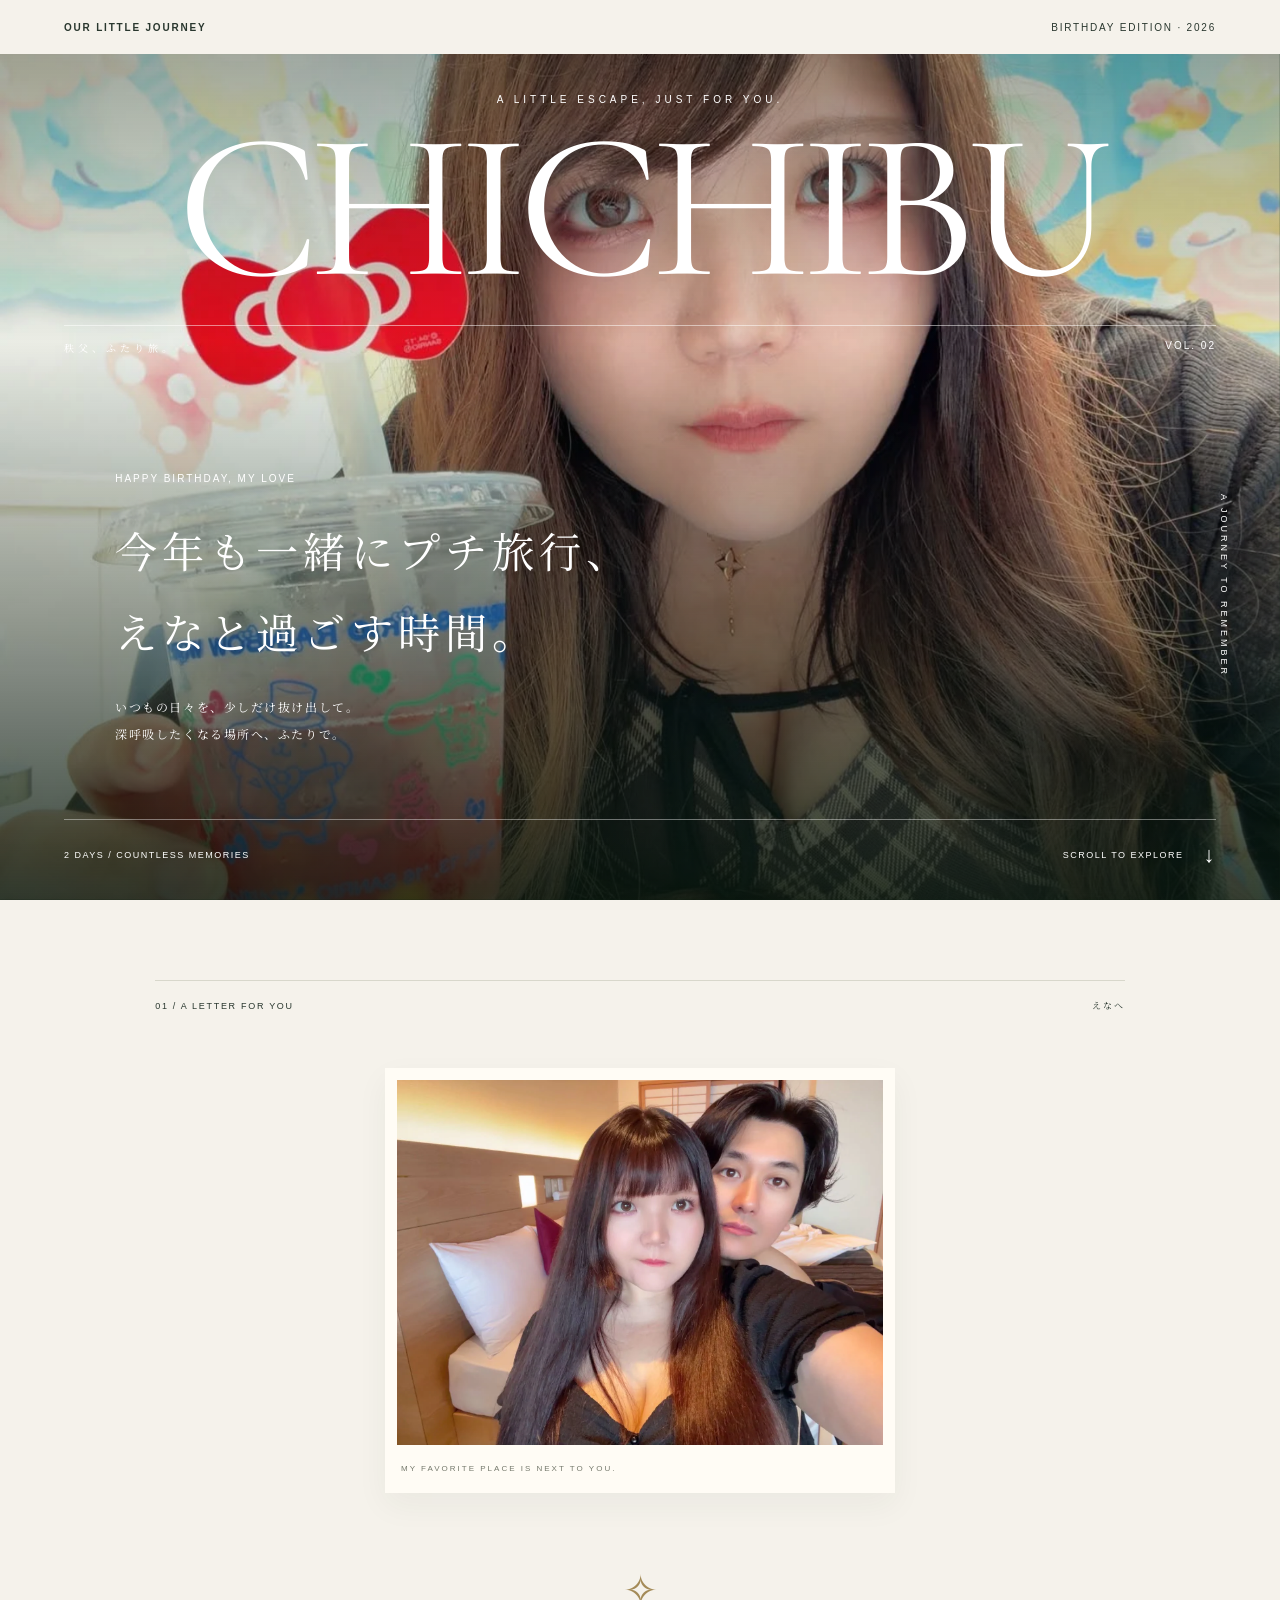
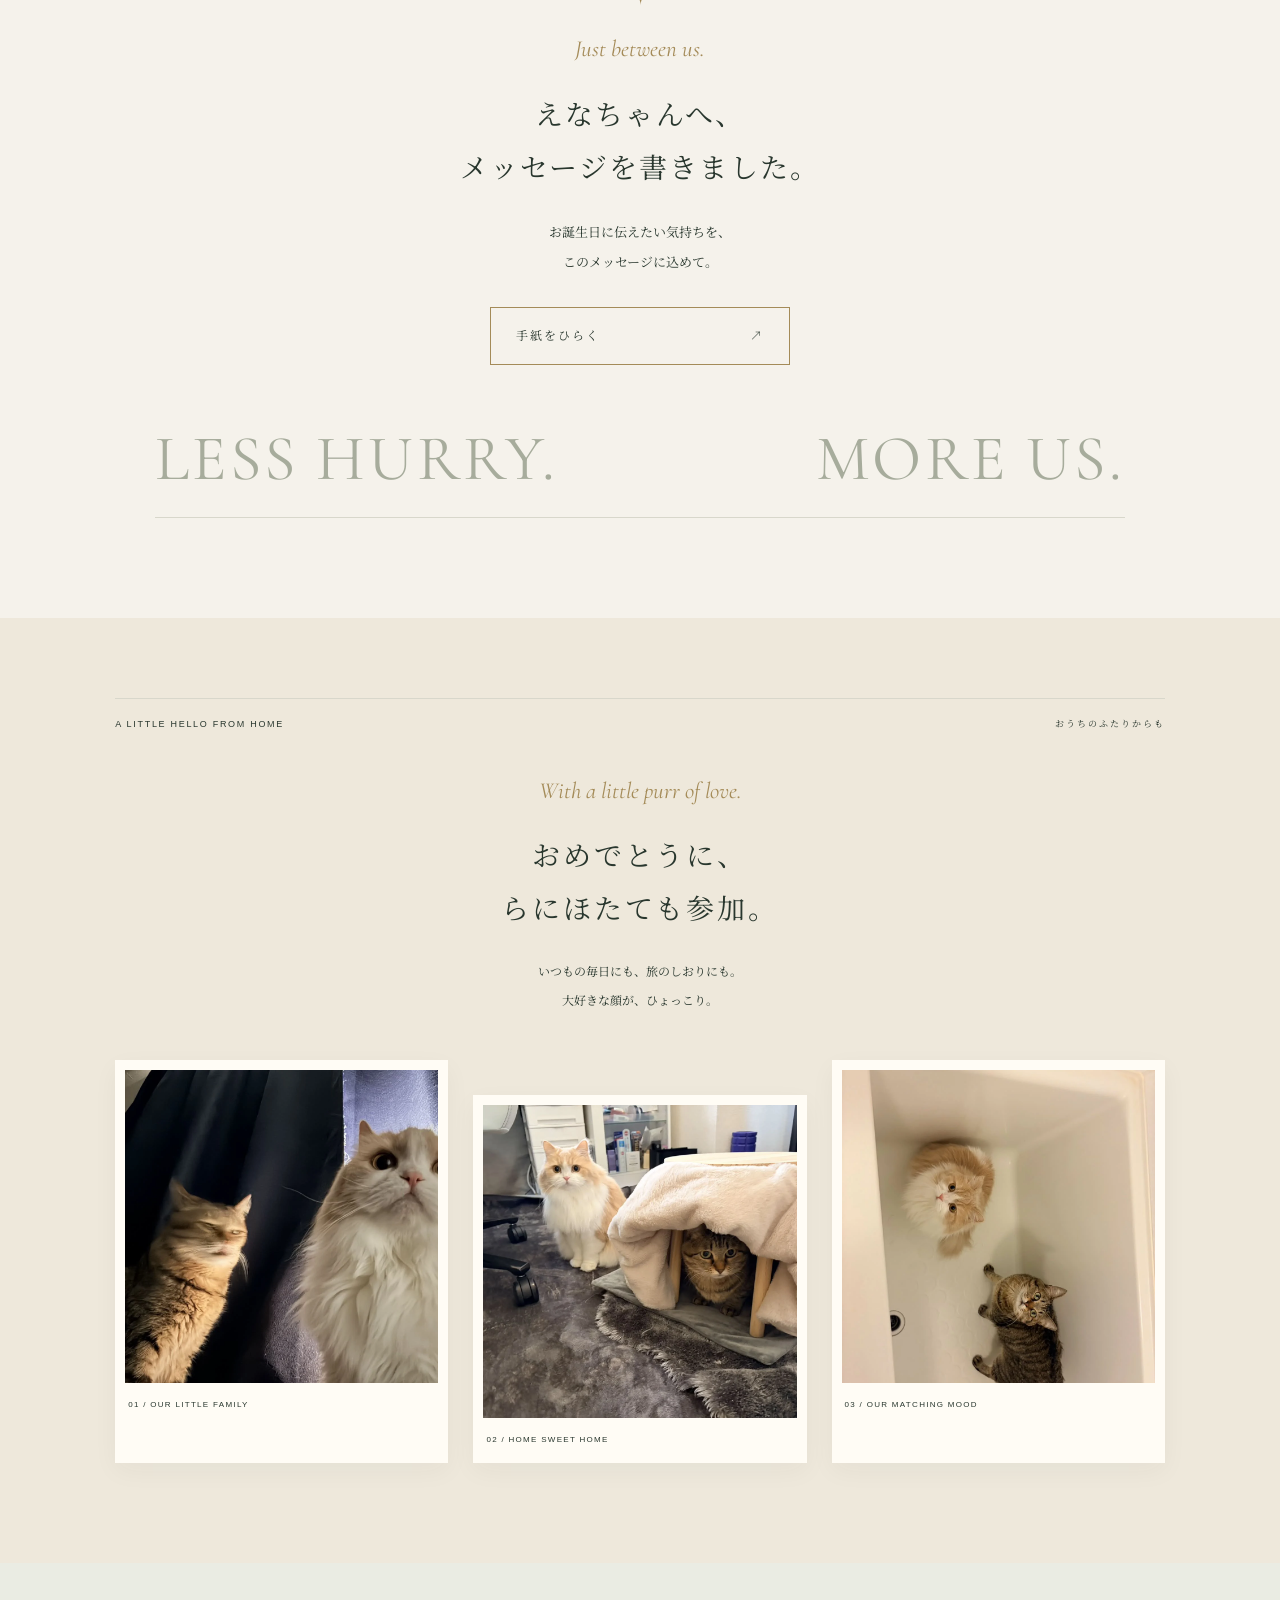
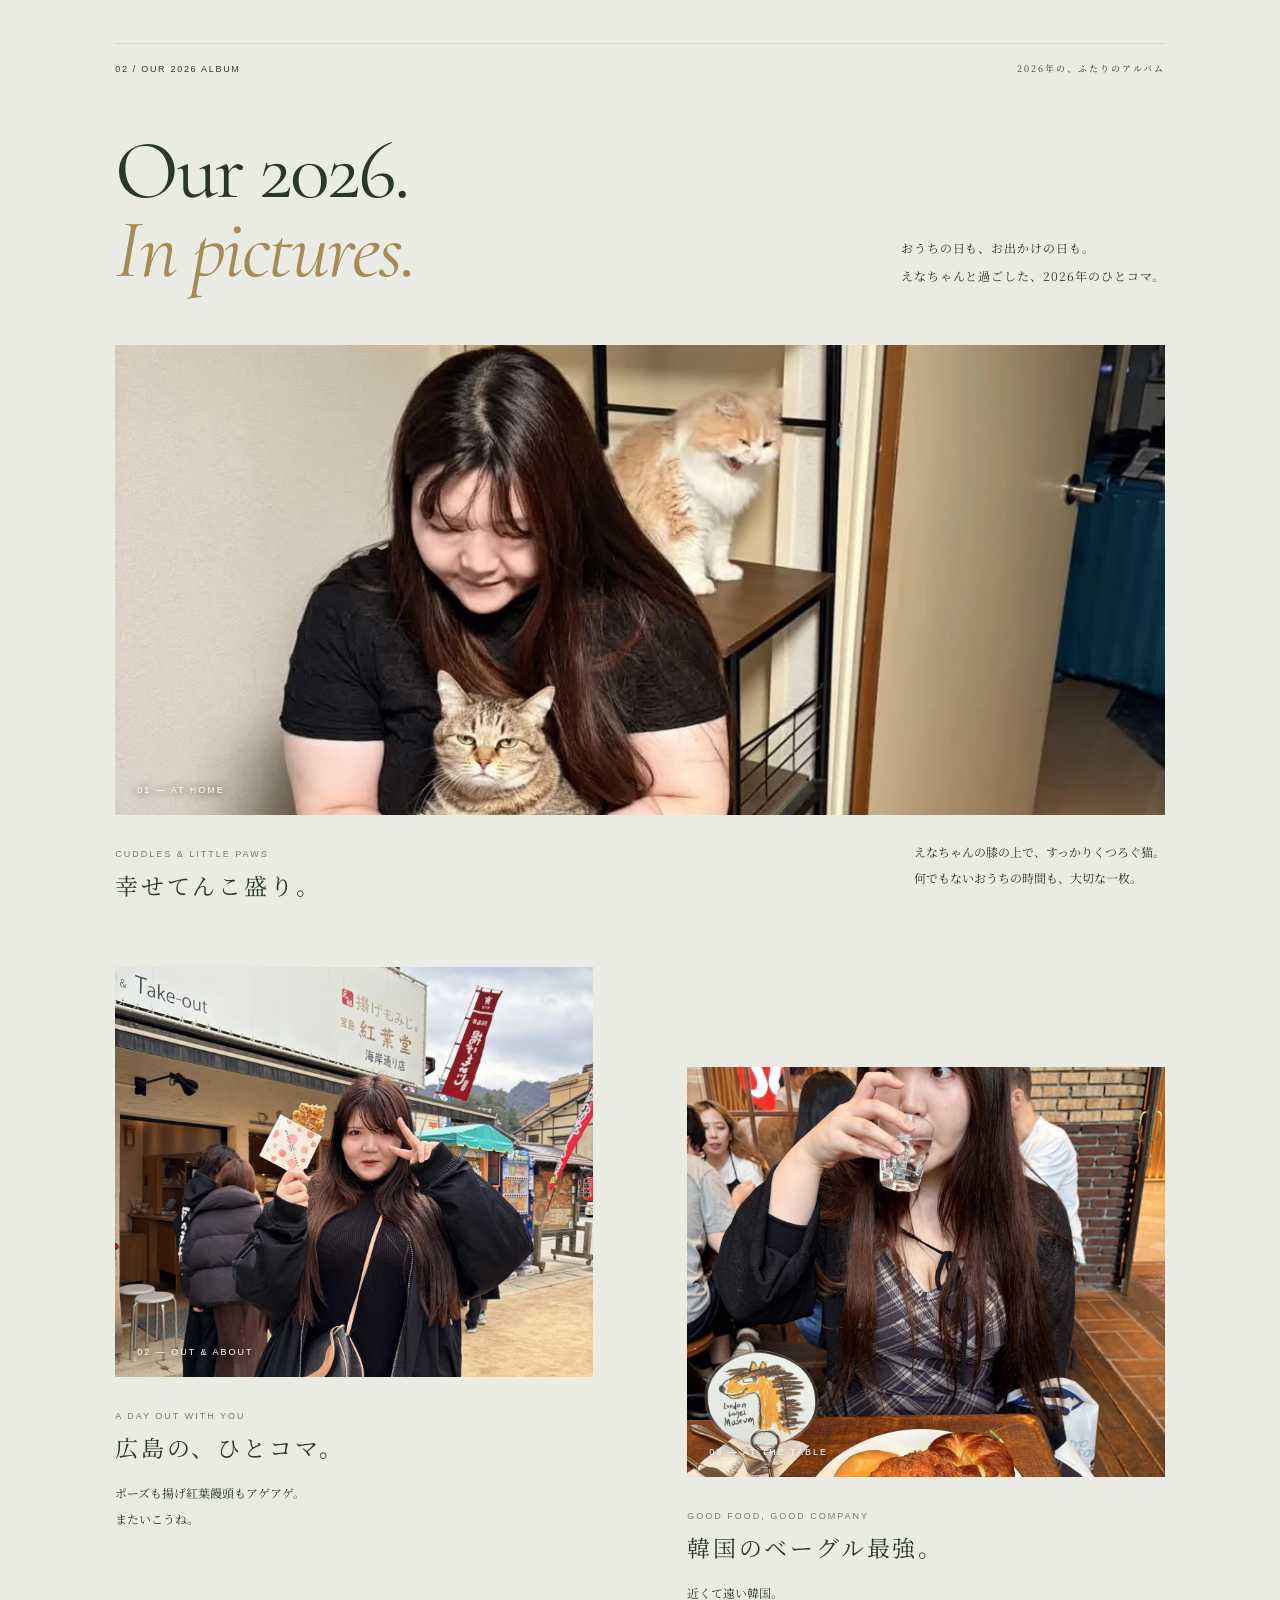
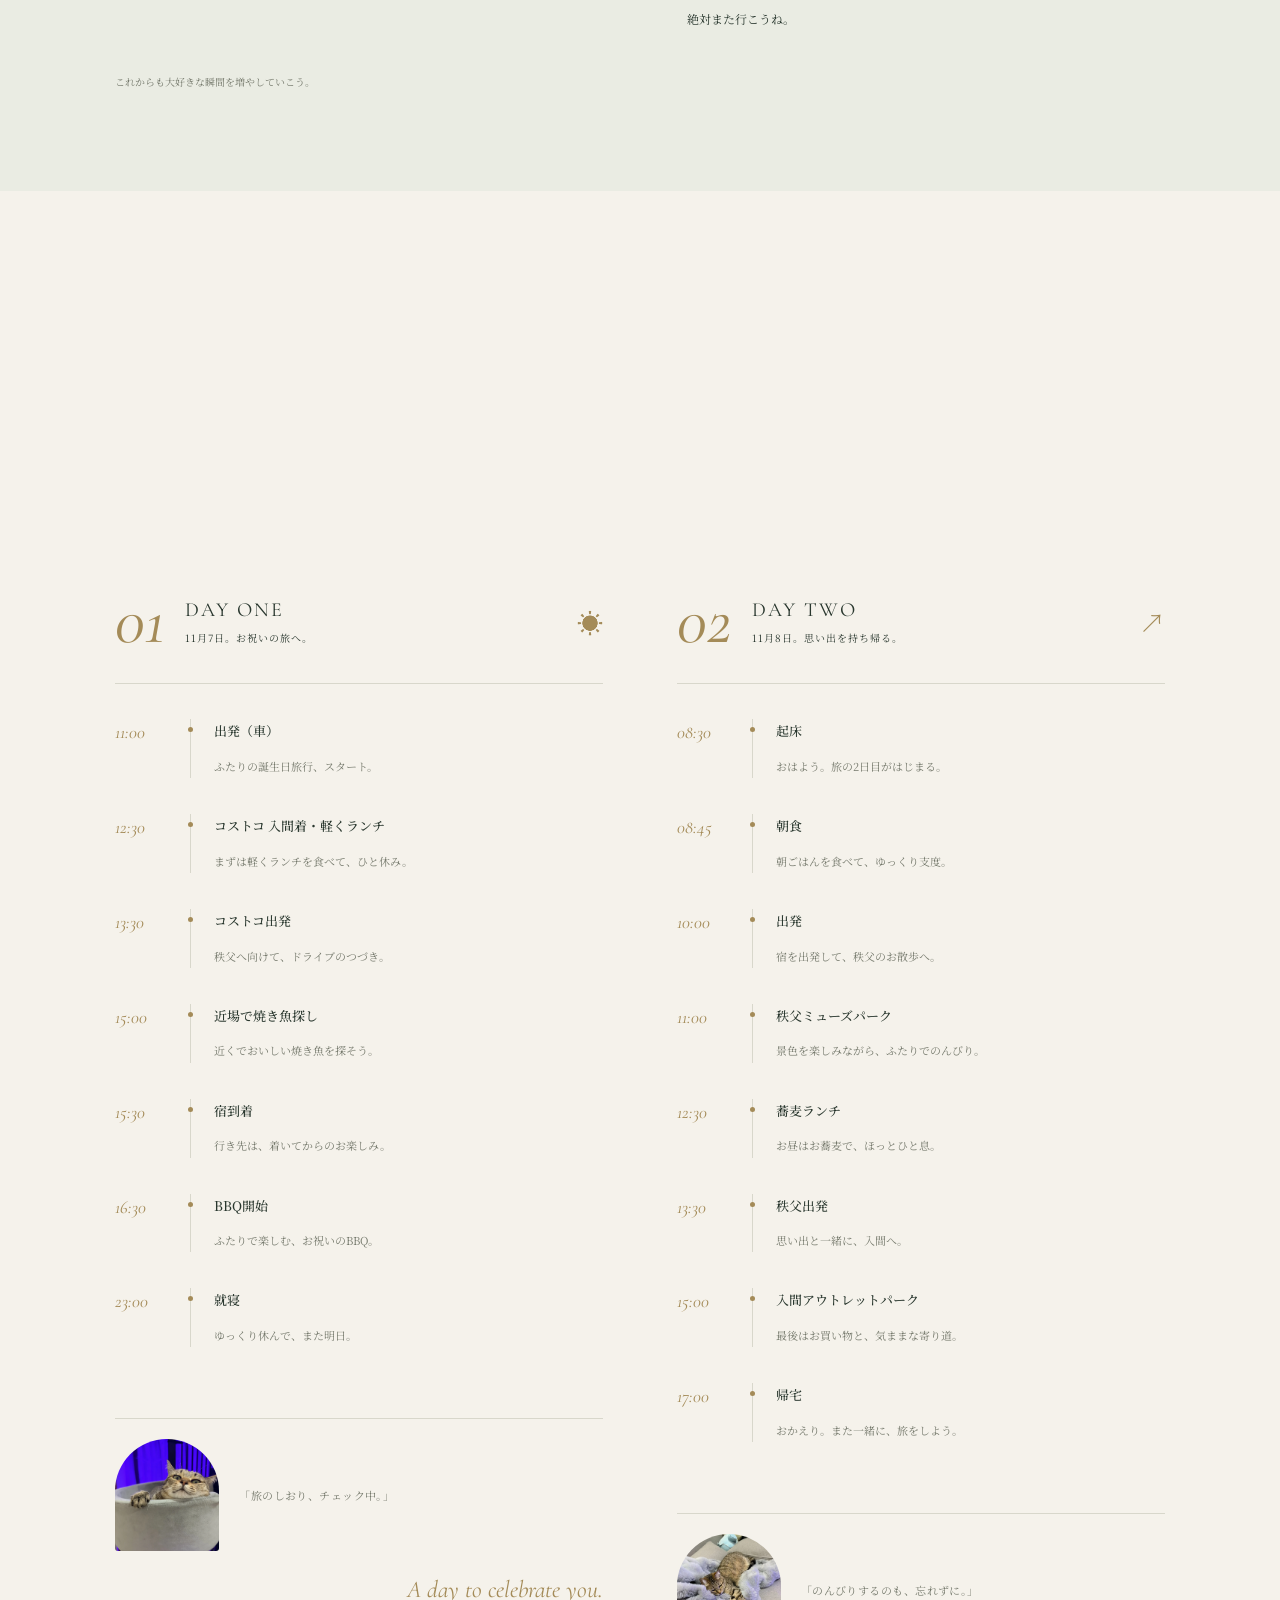
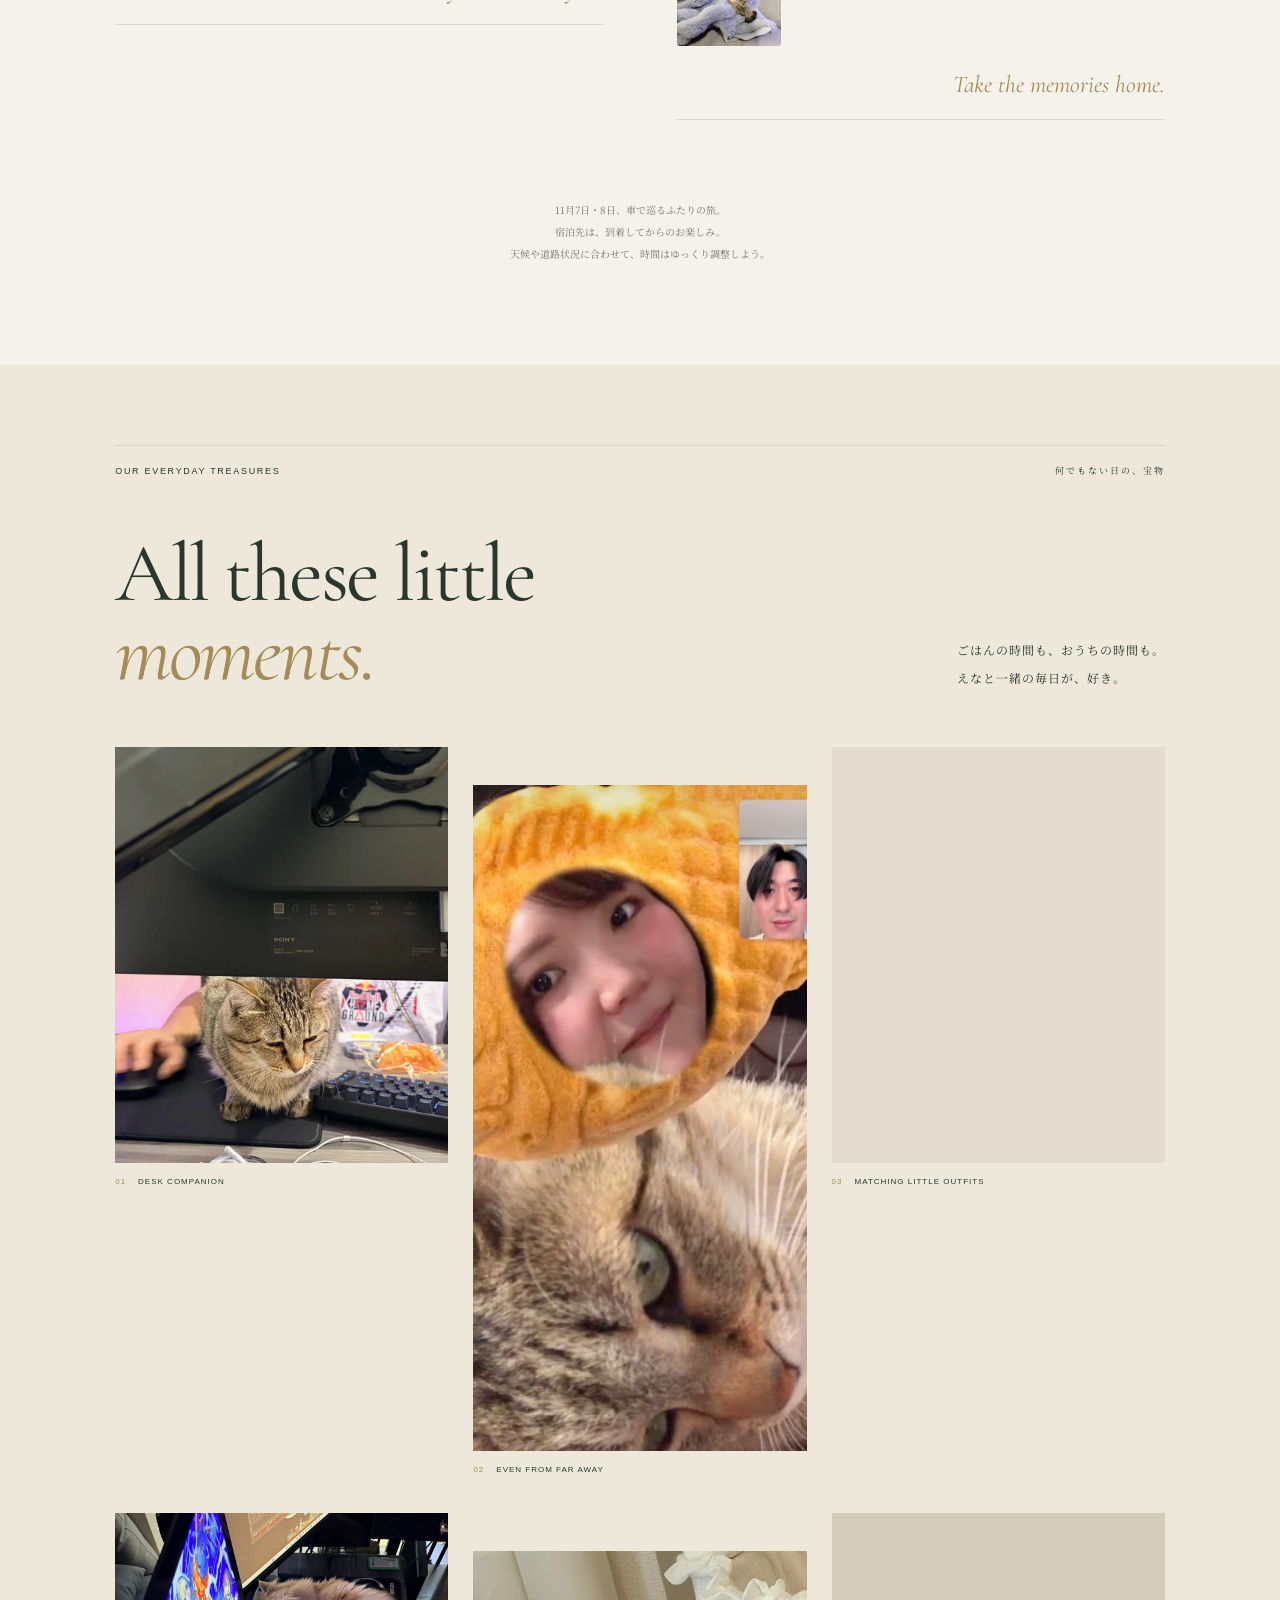
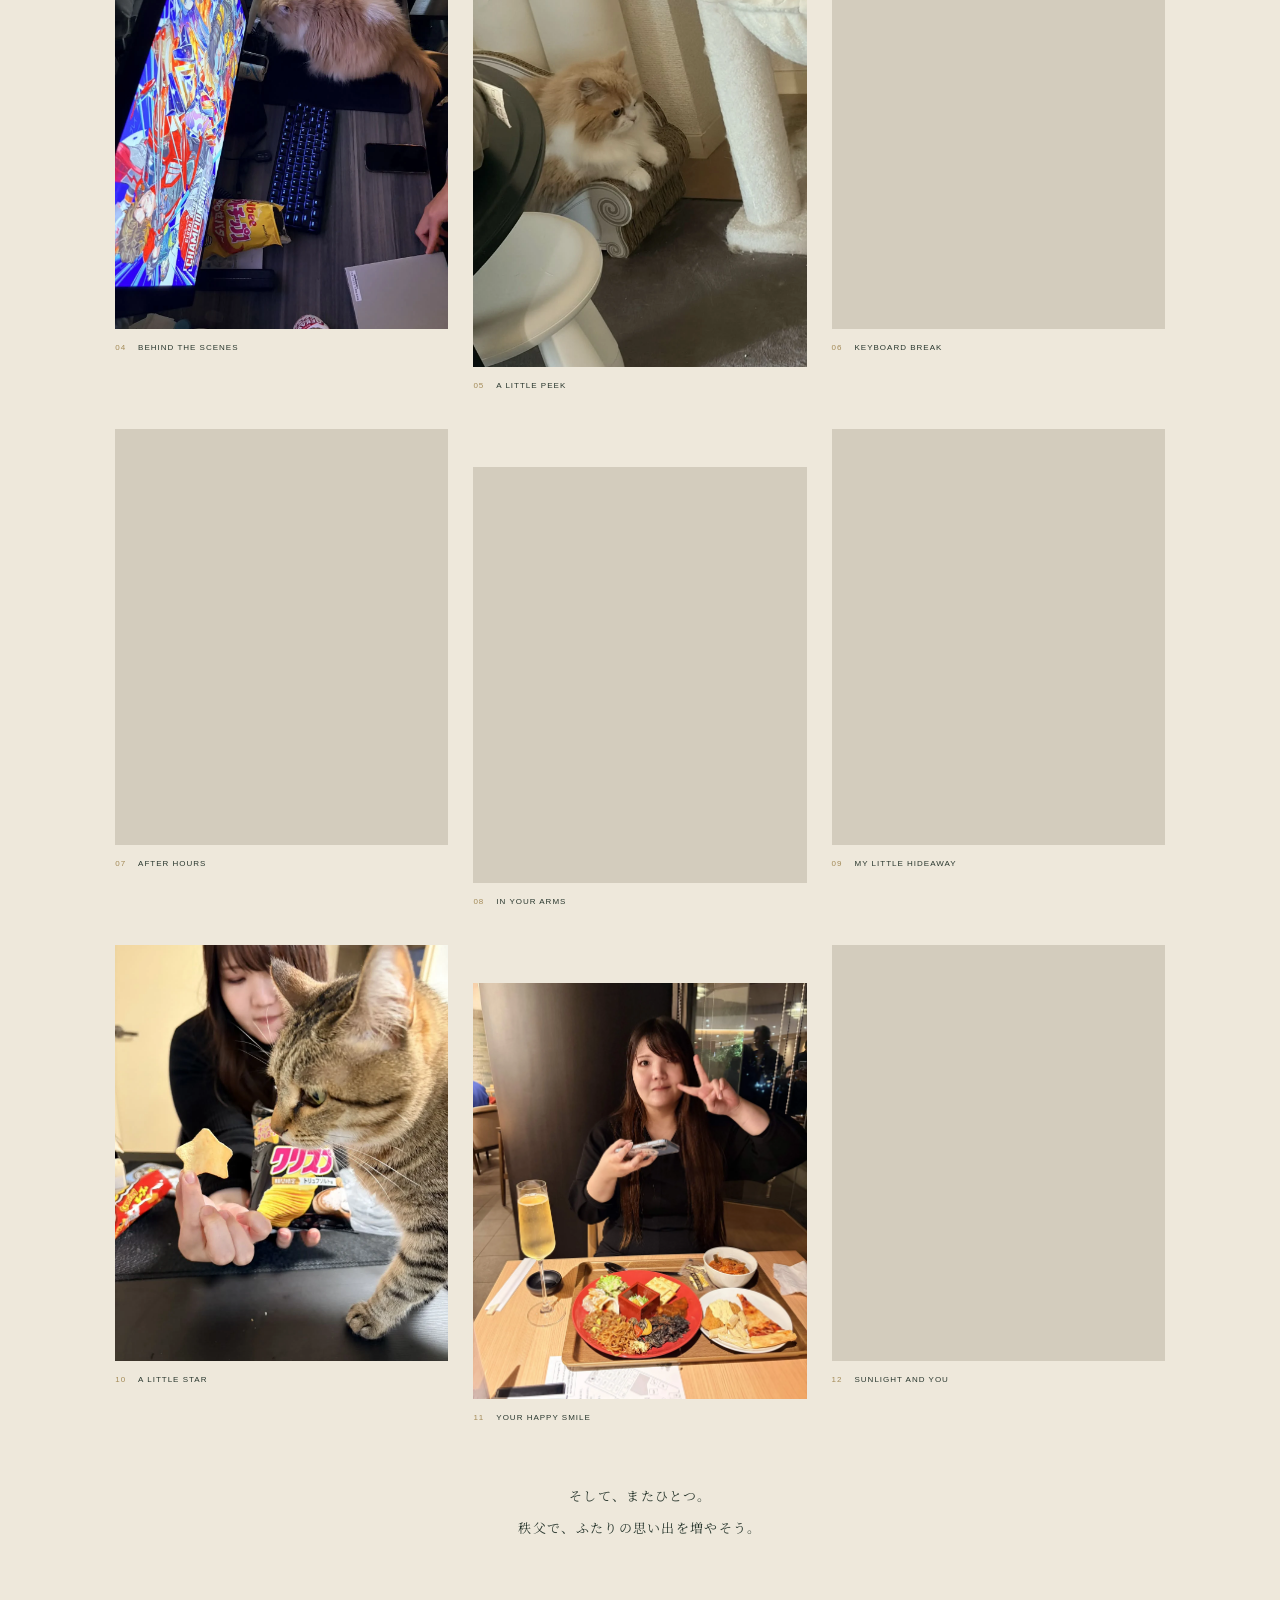
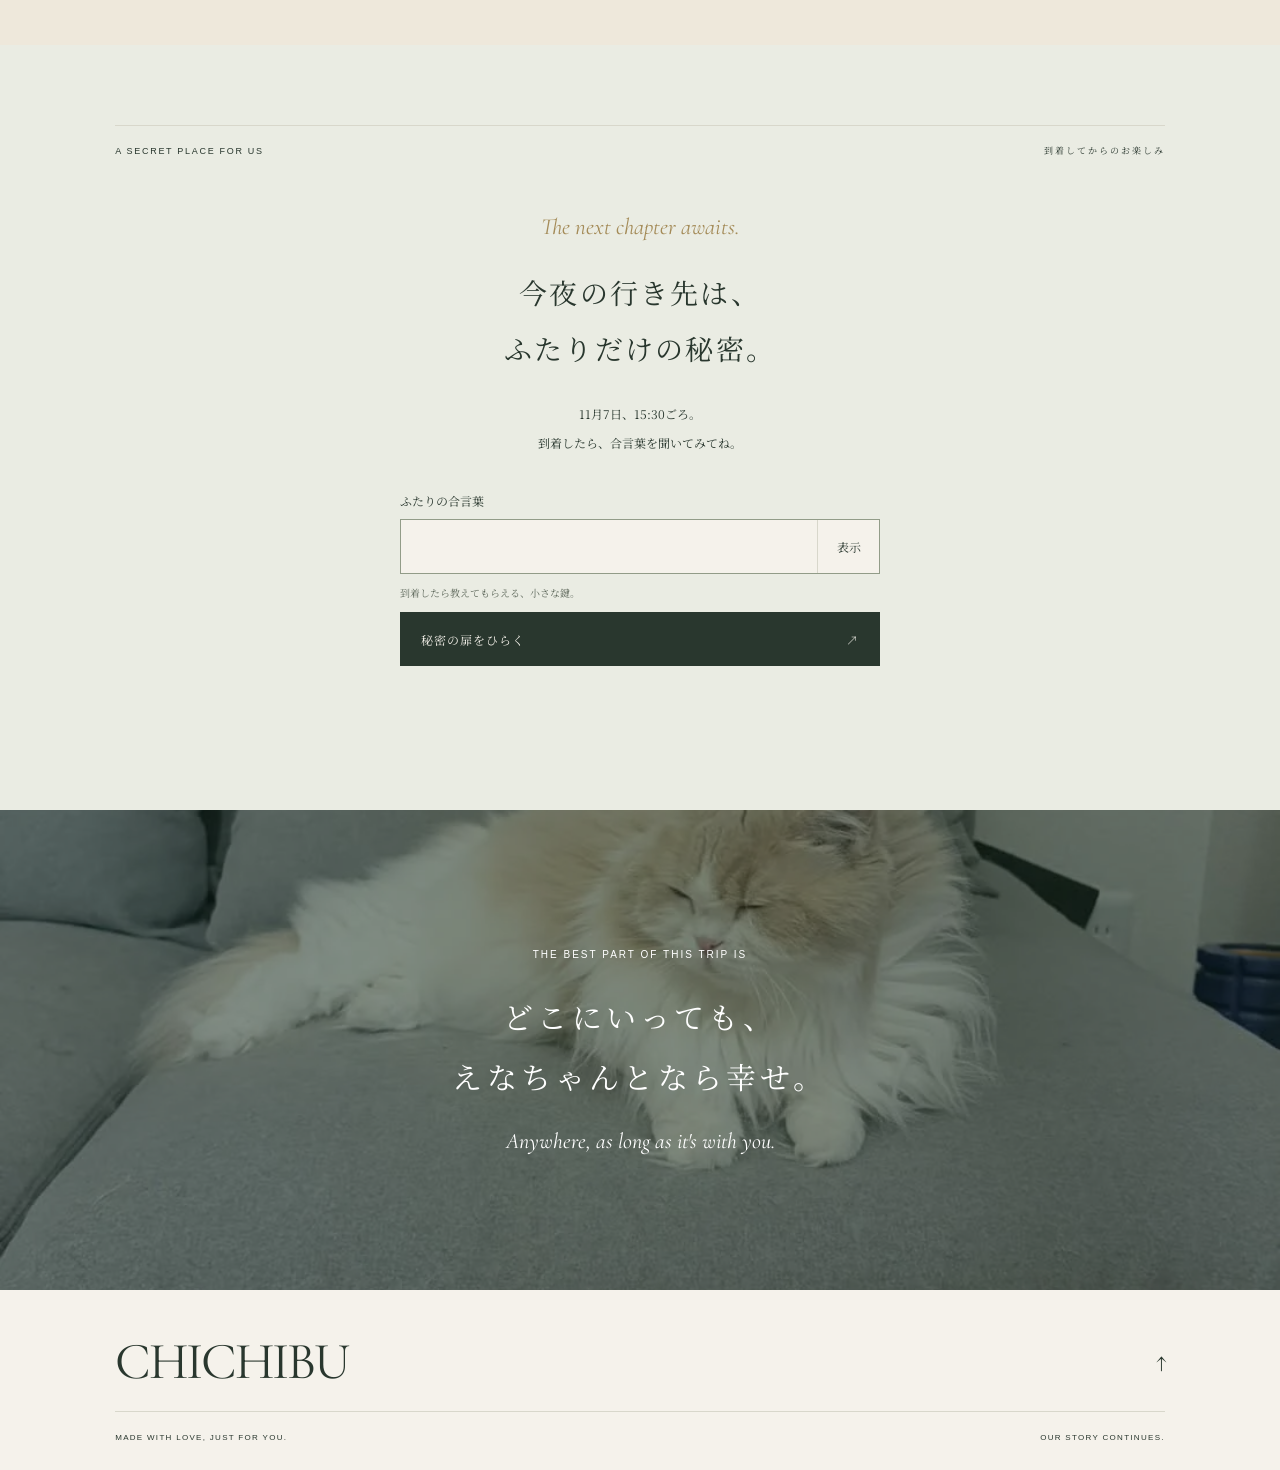
==== index.html @ 4c9f4e8b "Update interlude section text in index.html" ====
<!DOCTYPE html>
<html lang="ja">
<head>
  <meta charset="UTF-8">
  <meta name="viewport" content="width=device-width, initial-scale=1">
  <meta name="theme-color" content="#222e28">
  <meta name="description" content="えなの誕生日に贈る、秩父への小さな旅。ふたりで過ごす、特別な2日間。">
  <title>CHICHIBU — えなと、特別な2日間。</title>
  <link rel="stylesheet" href="style.css?v=09e977bea4">
  <script src="script.js?v=2af5713270" defer></script>
</head>
<body>
  <div class="reading-progress" aria-hidden="true"></div>
  <header class="masthead"><a href="#home" aria-label="ページの先頭へ">OUR LITTLE JOURNEY</a><span>BIRTHDAY EDITION · 2026</span></header>
  <main>
    <section class="cover" id="home" aria-labelledby="cover-title">
      <img class="cover-image" src="assets/edition-02/photo-0401.webp" alt="飲み物を手にこちらを見る彼女" fetchpriority="high" width="1477" height="1108">
      <div class="cover-shade"></div>
      <div class="cover-top"><p>A LITTLE ESCAPE, JUST FOR YOU.</p><h1 id="cover-title">CHICHIBU</h1><div class="cover-rule"><span>秩父、ふたり旅。</span><span>VOL. 02</span></div></div>
      <div class="cover-copy"><span class="eyebrow">HAPPY BIRTHDAY, MY LOVE</span><h2>今年も一緒にプチ旅行、<br>えなと過ごす時間。</h2><p>いつもの日々を、少しだけ抜け出して。<br>深呼吸したくなる場所へ、ふたりで。</p></div>
      <div class="cover-bottom"><span>2 DAYS / COUNTLESS MEMORIES</span><a href="#letter" class="scroll-link">SCROLL TO EXPLORE <span>↓</span></a></div>
      <span class="cover-side" aria-hidden="true">A JOURNEY TO REMEMBER</span>
    </section>

    <section class="letter section-pad" id="letter" aria-labelledby="letter-title">
      <div class="section-label reveal"><span>01 / A LETTER FOR YOU</span><span>えなへ</span></div>
      <figure class="letter-photo reveal"><img src="assets/edition-02/photo-7668.webp" alt="ふたりで並んで撮った思い出の写真" loading="lazy" width="1477" height="1108"><figcaption>MY FAVORITE PLACE IS NEXT TO YOU.</figcaption></figure>
      <div class="letter-envelope reveal">
        <span class="star" aria-hidden="true">✧</span>
        <p class="small-italic">Just between us.</p>
        <h2 id="letter-title">えなちゃんへ、<br>メッセージを書きました。</h2>
        <p class="surprise-intro">お誕生日に伝えたい気持ちを、<br>このメッセージに込めて。</p>
        <button class="letter-button" type="button" aria-expanded="false" aria-controls="secret-letter"><span class="button-label">手紙をひらく</span><span aria-hidden="true">↗</span></button>
        <div id="secret-letter" class="secret-letter" hidden aria-labelledby="letter-message-title">
      <div class="letter-body"><span class="small-italic">Dear my lovely person,</span><h3 id="letter-message-title" class="letter-message-heading">いつもの毎日が<br>えなちゃん一緒に過ごすと、<br><em>本当笑顔がいっぱい。</em></h3><div class="letter-text"><p>31歳お誕生日、おめでとう！</p><p>いつも隣で笑ってくれて、お話してくれて本当にありがとう。<br>今年も一緒にえなちゃんとお誕生日を祝えて幸せです。<br>心からの「大好き」と「ありがとう」を、<br>今年も旅に詰め込んでみました。</p><p>おいしいものを食べて、まったりリフレッシュして、<br>来年も一緒どこかいきたいなと思ってもらえるような、<br>そんな時間を過ごせたら嬉しいです。</p><p>この2日間が、<br>えなちゃんの新しい一年の、やさしい始まりになりますように。</p></div><span class="signature">With all my love.</span></div>
        </div>
      </div>
      <div class="letter-foot reveal"><span>LESS HURRY.</span><span>MORE US.</span></div>
    </section>

    <section class="cat-intermission section-pad" aria-labelledby="cats-title">
      <div class="section-label reveal"><span>A LITTLE HELLO FROM HOME</span><span>おうちのふたりからも</span></div>
      <div class="cat-intro reveal"><p class="small-italic">With a little purr of love.</p><h2 id="cats-title">おめでとうに、<br>らにほたても参加。</h2><p>いつもの毎日にも、旅のしおりにも。<br>大好きな顔が、ひょっこり。</p></div>
      <div class="cat-triptych"><figure class="cat-print reveal"><img src="assets/edition-02/photo-0400.webp" alt="窓辺に並ぶ2匹の猫" loading="lazy" width="1477" height="1108"><figcaption>01 / OUR LITTLE FAMILY</figcaption></figure><figure class="cat-print reveal"><img src="assets/edition-02/photo-0409.webp" alt="小さなおうちの中と隣で過ごす2匹の猫" loading="lazy" width="1477" height="1108"><figcaption>02 / HOME SWEET HOME</figcaption></figure><figure class="cat-print reveal"><img src="assets/edition-02/photo-0405.webp" alt="こちらを見上げる2匹の猫" loading="lazy" width="1108" height="1477"><figcaption>03 / OUR MATCHING MOOD</figcaption></figure></div>
    </section>

    <section class="destinations section-pad" id="places" aria-labelledby="places-title">
      <div class="section-label reveal"><span>02 / OUR 2026 ALBUM</span><span>2026年の、ふたりのアルバム</span></div>
      <div class="section-heading reveal"><h2 id="places-title">Our 2026.<br><em>In pictures.</em></h2><p>おうちの日も、お出かけの日も。<br>えなちゃんと過ごした、2026年のひとコマ。</p></div>
      <article class="place place-wide reveal"><div class="photo-frame"><img src="assets/edition-02/photo-0395.webp" alt="猫を膝に抱いて微笑む彼女" loading="lazy" width="1108" height="1477"><span class="photo-tag">01 — AT HOME</span></div><div class="place-info"><div><span class="eyebrow">CUDDLES & LITTLE PAWS</span><h3>幸せてんこ盛り。</h3></div><p>えなちゃんの膝の上で、すっかりくつろぐ猫。<br>何でもないおうちの時間も、大切な一枚。</p></div></article>
      <div class="places-grid"><article class="place reveal"><div class="photo-frame portrait"><img src="assets/edition-02/photo-8456.webp" alt="街歩きの途中でポーズをとる彼女" loading="lazy" width="1350" height="1800"><span class="photo-tag">02 — OUT & ABOUT</span></div><div class="place-info"><div><span class="eyebrow">A DAY OUT WITH YOU</span><h3>広島の、ひとコマ。</h3></div><p>ポーズも揚げ紅葉饅頭もアゲアゲ。<br>またいこうね。</p></div></article>
      <article class="place place-offset reveal"><div class="photo-frame portrait"><img src="assets/edition-02/photo-9266.webp" alt="食卓でグラスを手に飲み物を飲むえな" loading="lazy" width="1350" height="1800"><span class="photo-tag">03 — AT THE TABLE</span></div><div class="place-info"><div><span class="eyebrow">GOOD FOOD, GOOD COMPANY</span><h3>韓国のベーグル最強。</h3></div><p>近くて遠い韓国。<br>絶対また行こうね。</p></div></article></div>
      <p class="editorial-note">これからも大好きな瞬間を増やしていこう。</p>
    </section>

    <section class="itinerary section-pad" id="itinerary" aria-labelledby="itinerary-title">
      <div class="section-label reveal"><span>03 / OUR ITINERARY</span><span>ふたりの、2日間</span></div>
      <div class="section-heading reveal"><h2 id="itinerary-title">A little plan,<br><em>a lot of joy.</em></h2><p>詰め込みすぎず、気ままに。<br>余白まで楽しむ、旅のしおり。</p></div>
      <div class="days"><article class="day reveal"><div class="day-heading"><span class="day-number">01</span><div><h3>DAY ONE</h3><p>11月7日。お祝いの旅へ。</p></div><span class="day-icon" aria-hidden="true">☀</span></div><ol class="timeline"><li><time datetime="2026-11-07T11:00:00+09:00">11:00</time><div><h4>出発（車）</h4><p>ふたりの誕生日旅行、スタート。</p></div></li><li><time datetime="2026-11-07T12:30:00+09:00">12:30</time><div><h4>コストコ 入間着・軽くランチ</h4><p>まずは軽くランチを食べて、ひと休み。</p></div></li><li><time datetime="2026-11-07T13:30:00+09:00">13:30</time><div><h4>コストコ出発</h4><p>秩父へ向けて、ドライブのつづき。</p></div></li><li><time datetime="2026-11-07T15:00:00+09:00">15:00</time><div><h4>近場で焼き魚探し</h4><p>近くでおいしい焼き魚を探そう。</p></div></li><li><time datetime="2026-11-07T15:30:00+09:00">15:30</time><div><h4>宿到着</h4><p>行き先は、着いてからのお楽しみ。</p></div></li><li><time datetime="2026-11-07T16:30:00+09:00">16:30</time><div><h4>BBQ開始</h4><p>ふたりで楽しむ、お祝いのBBQ。</p></div></li><li><time datetime="2026-11-07T23:00:00+09:00">23:00</time><div><h4>就寝</h4><p>ゆっくり休んで、また明日。</p></div></li></ol><figure class="day-cat reveal"><img src="assets/edition-02/photo-0394.webp" alt="椅子の上からこちらをのぞく猫" loading="lazy" width="1108" height="1477"><figcaption>「旅のしおり、チェック中。」</figcaption></figure><p class="day-closing">A day to celebrate you.</p></article>
      <article class="day reveal"><div class="day-heading"><span class="day-number">02</span><div><h3>DAY TWO</h3><p>11月8日。思い出を持ち帰る。</p></div><span class="day-icon" aria-hidden="true">↗</span></div><ol class="timeline"><li><time datetime="2026-11-08T08:30:00+09:00">08:30</time><div><h4>起床</h4><p>おはよう。旅の2日目がはじまる。</p></div></li><li><time datetime="2026-11-08T08:45:00+09:00">08:45</time><div><h4>朝食</h4><p>朝ごはんを食べて、ゆっくり支度。</p></div></li><li><time datetime="2026-11-08T10:00:00+09:00">10:00</time><div><h4>出発</h4><p>宿を出発して、秩父のお散歩へ。</p></div></li><li><time datetime="2026-11-08T11:00:00+09:00">11:00</time><div><h4>秩父ミューズパーク</h4><p>景色を楽しみながら、ふたりでのんびり。</p></div></li><li><time datetime="2026-11-08T12:30:00+09:00">12:30</time><div><h4>蕎麦ランチ</h4><p>お昼はお蕎麦で、ほっとひと息。</p></div></li><li><time datetime="2026-11-08T13:30:00+09:00">13:30</time><div><h4>秩父出発</h4><p>思い出と一緒に、入間へ。</p></div></li><li><time datetime="2026-11-08T15:00:00+09:00">15:00</time><div><h4>入間アウトレットパーク</h4><p>最後はお買い物と、気ままな寄り道。</p></div></li><li><time datetime="2026-11-08T17:00:00+09:00">17:00</time><div><h4>帰宅</h4><p>おかえり。また一緒に、旅をしよう。</p></div></li></ol><figure class="day-cat day-cat-rest reveal"><img src="assets/edition-02/photo-0398.webp" alt="毛布の上で気持ちよさそうに眠る猫" loading="lazy" width="1108" height="1477"><figcaption>「のんびりするのも、忘れずに。」</figcaption></figure><p class="day-closing">Take the memories home.</p></article></div>
      <p class="plan-note reveal">11月7日・8日、車で巡るふたりの旅。<br>宿泊先は、到着してからのお楽しみ。<br>天候や道路状況に合わせて、時間はゆっくり調整しよう。</p>
    </section>

    <section class="memories section-pad" id="memories" aria-labelledby="memories-title"><div class="section-label reveal"><span>OUR EVERYDAY TREASURES</span><span>何でもない日の、宝物</span></div><div class="section-heading reveal"><h2 id="memories-title">All these little<br><em>moments.</em></h2><p>ごはんの時間も、おうちの時間も。<br>えなと一緒の毎日が、好き。</p></div><div class="memory-grid"><figure class="memory-card memory-photo-0393 reveal"><div class="memory-image"><img src="assets/edition-02/photo-0393.webp" alt="デスクの隙間から顔を出す猫" loading="lazy" decoding="async" width="1477" height="1108"></div><figcaption><span>01</span>DESK COMPANION</figcaption></figure><figure class="memory-card memory-photo-0396 reveal"><div class="memory-image"><img src="assets/edition-02/photo-0396.webp" alt="ビデオ通話中の彼女とカメラに近づいた猫" loading="lazy" decoding="async" width="828" height="1800"></div><figcaption><span>02</span>EVEN FROM FAR AWAY</figcaption></figure><figure class="memory-card memory-photo-0397 reveal"><div class="memory-image"><img src="assets/edition-02/photo-0397.webp" alt="おそろいの服を着た2匹の猫" loading="lazy" decoding="async" width="896" height="1195"></div><figcaption><span>03</span>MATCHING LITTLE OUTFITS</figcaption></figure><figure class="memory-card memory-photo-0399 reveal"><div class="memory-image"><img src="assets/edition-02/photo-0399.webp" alt="モニターの裏でくつろぐ猫" loading="lazy" decoding="async" width="1108" height="1477"></div><figcaption><span>04</span>BEHIND THE SCENES</figcaption></figure><figure class="memory-card memory-photo-0402 reveal"><div class="memory-image"><img src="assets/edition-02/photo-0402.webp" alt="爪とぎのそばからこちらを見る猫" loading="lazy" decoding="async" width="1108" height="1477"></div><figcaption><span>05</span>A LITTLE PEEK</figcaption></figure><figure class="memory-card memory-photo-0403 reveal"><div class="memory-image"><img src="assets/edition-02/photo-0403.webp" alt="キーボードの上に寝転ぶ猫" loading="lazy" decoding="async" width="1477" height="1108"></div><figcaption><span>06</span>KEYBOARD BREAK</figcaption></figure><figure class="memory-card memory-photo-0404 reveal"><div class="memory-image"><img src="assets/edition-02/photo-0404.webp" alt="デスクでくつろぐ猫" loading="lazy" decoding="async" width="1477" height="1108"></div><figcaption><span>07</span>AFTER HOURS</figcaption></figure><figure class="memory-card memory-photo-0406 reveal"><div class="memory-image"><img src="assets/edition-02/photo-0406.webp" alt="抱っこされて気持ちよさそうに目を閉じる猫" loading="lazy" decoding="async" width="1477" height="1108"></div><figcaption><span>08</span>IN YOUR ARMS</figcaption></figure><figure class="memory-card memory-photo-0407 reveal"><div class="memory-image"><img src="assets/edition-02/photo-0407.webp" alt="毛布のおうちから顔をのぞかせる猫" loading="lazy" decoding="async" width="1477" height="1108"></div><figcaption><span>09</span>MY LITTLE HIDEAWAY</figcaption></figure><figure class="memory-card memory-photo-0408 reveal"><div class="memory-image"><img src="assets/edition-02/photo-0408.webp" alt="星形のお菓子を見つめる猫と彼女" loading="lazy" decoding="async" width="1108" height="1477"></div><figcaption><span>10</span>A LITTLE STAR</figcaption></figure><figure class="memory-card memory-photo-7689 reveal"><div class="memory-image"><img src="assets/edition-02/photo-7689.webp" alt="食事を前に笑顔でピースする彼女" loading="lazy" decoding="async" width="1350" height="1800"></div><figcaption><span>11</span>YOUR HAPPY SMILE</figcaption></figure><figure class="memory-card memory-photo-7702 reveal"><div class="memory-image"><img src="assets/edition-02/photo-7702.webp" alt="窓辺でピースをする彼女" loading="lazy" decoding="async" width="1350" height="1800"></div><figcaption><span>12</span>SUNLIGHT AND YOU</figcaption></figure></div><p class="memory-note reveal">そして、またひとつ。<br>秩父で、ふたりの思い出を増やそう。</p></section>

    <section class="stay section-pad" id="stay" aria-labelledby="stay-title">
      <div class="section-label reveal"><span>A SECRET PLACE FOR US</span><span>到着してからのお楽しみ</span></div>
      <div class="stay-inner reveal">
        <span class="small-italic">The next chapter awaits.</span>
        <h2 id="stay-title">今夜の行き先は、<br>ふたりだけの秘密。</h2>
        <p>11月7日、15:30ごろ。<br>到着したら、合言葉を聞いてみてね。</p>
        <form id="stay-form" class="stay-form" aria-describedby="stay-help">
          <label for="stay-passphrase">ふたりの合言葉</label>
          <div class="stay-input-row"><input id="stay-passphrase" type="password" required maxlength="128" autocomplete="off" autocapitalize="off" spellcheck="false" aria-describedby="stay-help stay-status"><button type="button" id="stay-toggle" aria-pressed="false" aria-label="合言葉を表示する">表示</button></div>
          <p id="stay-help" class="stay-help">到着したら教えてもらえる、小さな鍵。</p>
          <button type="submit" class="stay-submit">秘密の扉をひらく <span aria-hidden="true">↗</span></button>
          <p id="stay-status" class="stay-status" role="status" aria-live="polite"></p>
        </form>
        <div id="stay-details" class="stay-details" hidden tabindex="-1"></div>
      </div>
    </section>

    <section class="interlude" aria-label="ふたりの旅のひとこと"><img src="assets/edition-02/photo-0410.webp" alt="ソファでのんびりと過ごす猫" loading="lazy" width="1108" height="1477"><div class="interlude-copy reveal"><span class="eyebrow">THE BEST PART OF THIS TRIP IS</span><p>どこにいっても、<br><em>えなちゃんとなら幸せ。</em></p><span>Anywhere, as long as it's with you.</span></div></section>

  </main>
  <footer><a href="#home">CHICHIBU<span>↑</span></a><div><span>MADE WITH LOVE, JUST FOR YOU.</span><span>OUR STORY CONTINUES.</span></div></footer>
</body>
</html>
---- style.css ----
@import url('https://fonts.googleapis.com/css2?family=Cormorant+Garamond:ital,wght@0,400;0,500;0,600;1,400;1,500&family=Noto+Serif+JP:wght@400;500;600&display=swap');
:root{--paper:#f5f2eb;--ink:#29372e;--muted:#75796c;--gold:#a48b58;--line:#d8d7cb;--serif:'Cormorant Garamond',Georgia,serif;--jp:'Noto Serif JP','Yu Mincho',serif}*{box-sizing:border-box}html{scroll-behavior:smooth;scroll-padding-top:30px}body{margin:0;background:var(--paper);color:var(--ink);font-family:var(--jp);font-weight:400;-webkit-font-smoothing:antialiased}a{color:inherit;text-decoration:none}button{font:inherit}img{display:block;width:100%;height:100%;object-fit:cover}::selection{background:#cfc9ad}a:focus-visible,button:focus-visible{outline:2px solid var(--gold);outline-offset:6px}.reading-progress{height:3px;position:fixed;left:0;top:0;background:var(--gold);width:100%;transform:scaleX(0);transform-origin:left;z-index:10}.masthead{height:54px;display:flex;justify-content:space-between;align-items:center;padding:0 5%;font:10px/1.5 Arial,sans-serif;letter-spacing:1.8px}.masthead a{font-weight:600}.cover{position:relative;min-height:790px;height:calc(100svh - 54px);max-height:1100px;color:#fff;overflow:hidden;background:#263d2c}.cover-image{position:absolute;inset:0;object-position:50% 55%;animation:cover-in 1.8s ease-out both}.cover-shade{position:absolute;inset:0;background:linear-gradient(180deg,rgba(9,25,14,.24),rgba(9,25,14,.03) 35%,rgba(9,25,14,.73) 100%)}.cover-top{position:relative;margin:0 5%;padding-top:40px}.cover-top>p{text-align:center;font:10px Arial,sans-serif;letter-spacing:4px;margin:0 0 4px}.cover h1{font-family:var(--serif);font-size:clamp(80px,16.3vw,235px);font-weight:400;line-height:.95;letter-spacing:-.045em;text-align:center;margin:0}.cover-rule{border-top:1px solid #ffffff80;margin-top:18px;display:flex;justify-content:space-between;padding-top:14px;font:10px Arial,sans-serif;letter-spacing:2px}.cover-rule span:first-child{font-family:var(--jp);letter-spacing:4px}.cover-copy{position:absolute;bottom:140px;left:9%}.eyebrow{font:10px/1.8 Arial,sans-serif;letter-spacing:2px}.cover-copy h2{font-weight:400;font-size:clamp(27px,3.3vw,48px);line-height:1.9;letter-spacing:.12em;margin:22px 0}.cover-copy p{font-size:12px;line-height:2.3;letter-spacing:.13em}.cover-bottom{position:absolute;bottom:30px;left:5%;right:5%;display:flex;justify-content:space-between;align-items:center;border-top:1px solid #ffffff66;padding-top:20px;font:9px Arial,sans-serif;letter-spacing:1.5px}.scroll-link{display:flex;gap:20px;align-items:center;min-height:30px}.scroll-link span{font-size:22px}.cover-side{position:absolute;right:4%;top:52%;writing-mode:vertical-rl;font:9px Arial,sans-serif;letter-spacing:3px}.section-pad{padding:80px 9% 100px}.section-label{display:flex;justify-content:space-between;border-top:1px solid var(--line);padding-top:18px;font:9px/1.6 Arial,sans-serif;letter-spacing:1.7px}.section-label span:last-child{font-family:var(--jp);letter-spacing:2px}.letter{max-width:1200px;margin:auto}.letter-body{width:max-content;max-width:100%;margin:80px auto 70px}.small-italic{font-family:var(--serif);font-style:italic;font-size:23px;color:var(--gold)}.letter h2{font-size:32px;font-weight:400;line-height:1.9;letter-spacing:.12em;margin:30px 0 35px}em{font-style:normal;color:var(--gold)}.letter-text{font-size:13px;line-height:2.6;letter-spacing:.07em}.letter-text p{margin:0 0 25px}.signature{display:block;font:italic 29px var(--serif);color:var(--gold);margin-top:35px}.letter-foot{display:flex;justify-content:space-between;font:clamp(20px,5vw,64px) var(--serif);letter-spacing:.05em;border-bottom:1px solid var(--line);padding-bottom:20px;color:#a7ac9c}.destinations{background:#eaece3}.section-heading{display:flex;align-items:flex-end;justify-content:space-between;gap:30px;margin:55px 0}.section-heading h2{font:400 clamp(48px,6.5vw,84px)/.95 var(--serif);letter-spacing:-.03em;margin:0}.section-heading h2 em{font-style:italic}.section-heading>p{font-size:12px;line-height:2.3;letter-spacing:.08em;margin:0}.photo-frame{height:470px;position:relative;overflow:hidden;background:#b7bfae}.photo-frame img{transition:transform 1s ease}.photo-frame:hover img{transform:scale(1.035)}.photo-tag{position:absolute;bottom:20px;left:22px;font:9px Arial,sans-serif;letter-spacing:2px;color:white;text-shadow:0 1px 8px #000}.place-info{padding:24px 0 0;display:flex;justify-content:space-between;gap:24px}.place-info .eyebrow{color:var(--muted);font-size:9px}.place-info h3{font-size:23px;font-weight:400;letter-spacing:.12em;margin:7px 0 0}.place-info p{font-size:12px;line-height:2.2;margin:0}.places-grid{display:grid;grid-template-columns:1fr 1fr;gap:9%;margin-top:65px}.portrait{height:410px}.places-grid .place-info{display:block}.places-grid .place-info p{margin-top:16px}.place-offset{margin-top:100px}.editorial-note{font-size:10px;color:var(--muted);margin:40px 0 0;line-height:1.8}.itinerary{max-width:1440px;margin:auto}.days{display:grid;grid-template-columns:1fr 1fr;gap:7%;margin-top:70px}.day-heading{display:flex;align-items:center;gap:20px;padding-bottom:28px;border-bottom:1px solid var(--line)}.day-number{font:italic 68px/1 var(--serif);color:var(--gold)}.day-heading h3{font:20px var(--serif);letter-spacing:2px;margin:0 0 8px}.day-heading p{font-size:10px;margin:0;letter-spacing:1px}.day-icon{margin-left:auto;font-size:26px;color:var(--gold)}.timeline{padding:0;margin:35px 0;list-style:none}.timeline li{display:grid;grid-template-columns:55px 1fr;gap:20px;position:relative;padding-bottom:36px}.timeline time{font:italic 18px var(--serif);color:var(--gold);padding-top:2px}.timeline li>div{border-left:1px solid var(--line);padding-left:23px;position:relative}.timeline li>div:before{content:'';width:5px;height:5px;background:var(--gold);border-radius:50%;position:absolute;left:-3px;top:8px}.timeline h4{font-size:13px;font-weight:500;line-height:1.9;margin:0 0 10px}.timeline p{font-size:11px;color:var(--muted);line-height:2.2;margin:0}.day-closing{font:italic 24px var(--serif);color:var(--gold);text-align:right;border-bottom:1px solid var(--line);padding-bottom:20px}.plan-note{text-align:center;font-size:10px;color:var(--muted);line-height:2.2;margin:55px 0 0}.interlude{height:480px;position:relative;background:#344338;color:#fff}.interlude:after{content:'';position:absolute;inset:0;background:#10291d65}.interlude-copy{position:absolute;z-index:1;inset:0;display:flex;align-items:center;justify-content:center;flex-direction:column;text-align:center}.interlude-copy p{font-size:30px;line-height:2;letter-spacing:.14em;margin:22px 0}.interlude-copy em{color:#fff}.interlude-copy>span:last-child{font:italic 22px var(--serif)}.surprise{background:#253a30;color:#f5f2eb}.surprise .section-label{border-color:#738175}.surprise-inner{text-align:center;max-width:600px;margin:65px auto 0}.star{font-size:48px;color:#c7b688}.surprise .small-italic{color:#c7b688;margin:20px 0}.surprise h2{font-weight:400;font-size:26px;line-height:2;letter-spacing:.08em}.surprise-intro{font-size:12px;line-height:2.3;margin:25px 0 35px}.letter-button{background:transparent;color:#f5f2eb;border:1px solid #a9b29d;min-width:250px;min-height:58px;padding:17px 25px;cursor:pointer;display:inline-flex;justify-content:space-between;gap:45px;font-size:12px;letter-spacing:2px;transition:background .3s,color .3s}.letter-button:hover{background:#ede9dc;color:var(--ink)}.secret-letter{border-top:1px solid #738175;margin-top:45px;padding-top:45px;animation:letter-open .8s ease both}.secret-letter .eyebrow{color:#c7b688}.secret-letter h3{font-size:23px;font-weight:400;line-height:2;letter-spacing:.08em;margin:25px 0}.secret-letter p{font-size:12px;line-height:2.5;margin:25px 0}.secret-letter .signature{color:#c7b688}.tiny-heart{display:block;color:#c7b688;font-size:28px;margin-top:25px}footer{padding:40px 9% 25px}footer>a{display:flex;justify-content:space-between;align-items:center;font:52px var(--serif);letter-spacing:-2px}footer>a span{font-size:25px}footer>div{display:flex;justify-content:space-between;border-top:1px solid var(--line);padding-top:20px;margin-top:18px;font:8px/1.6 Arial,sans-serif;letter-spacing:1.3px}.js .reveal{opacity:0;transform:translateY(28px);transition:opacity 1s ease,transform 1s cubic-bezier(.2,.65,.3,1)}.js .reveal.is-visible{opacity:1;transform:none}@keyframes cover-in{from{transform:scale(1.06)}to{transform:scale(1)}}@keyframes letter-open{from{opacity:0;transform:translateY(15px)}to{opacity:1;transform:none}}
@media(min-width:1440px){.destinations>*,.itinerary>*{max-width:1180px;margin-left:auto;margin-right:auto}}
@media(max-width:650px){.masthead{height:43px;padding:0 6%;font-size:7px;letter-spacing:1.1px}.cover{min-height:680px;height:calc(100svh - 43px);max-height:900px}.cover-top{margin:0 6%;padding-top:37px}.cover-top>p{font-size:7px;letter-spacing:2px;margin-bottom:12px}.cover h1{font-size:17.1vw}.cover-rule{margin-top:15px;padding-top:12px;font-size:8px;letter-spacing:1px}.cover-rule span:first-child{letter-spacing:2px}.cover-copy{left:8%;bottom:120px}.cover-copy .eyebrow{font-size:8px;letter-spacing:1.8px}.cover-copy h2{font-size:27px;line-height:1.95;margin:18px 0}.cover-copy p{font-size:11px;line-height:2.3}.cover-bottom{left:6%;right:6%;font-size:6px;letter-spacing:.8px;bottom:24px;gap:15px;padding-top:14px}.scroll-link{gap:10px;font-size:7px}.cover-side{right:5%;font-size:7px}.section-pad{padding:55px 7% 65px}.section-label{font-size:7px;letter-spacing:1.2px;padding-top:14px}.section-label span:last-child{letter-spacing:1px}.letter-body{margin:55px auto}.small-italic{font-size:22px}.letter h2{font-size:27px;line-height:1.95;letter-spacing:.08em;margin:25px 0 30px}.letter-text{font-size:12px;line-height:2.5;letter-spacing:.02em}.signature{font-size:27px}.letter-foot{font-size:29px}.section-heading{display:block;margin:43px 0 32px}.section-heading h2{font-size:57px}.section-heading>p{font-size:11px;margin-top:25px}.photo-frame{height:300px}.place-info{display:block;padding-top:20px}.place-info h3{font-size:21px}.place-info p{font-size:11px;margin-top:13px}.places-grid{display:block;margin-top:40px}.places-grid .place{width:86%}.places-grid .place-offset{margin:40px 0 0 auto}.portrait{height:320px}.editorial-note{font-size:9px;margin-top:30px}.days{display:block;margin-top:45px}.day+.day{margin-top:55px}.day-heading{gap:20px;padding-bottom:22px}.day-number{font-size:67px}.day-heading h3{font-size:20px}.day-heading p{font-size:10px}.timeline{margin:30px 0 10px}.timeline li{grid-template-columns:45px 1fr;gap:17px;padding-bottom:31px}.timeline li>div{padding-left:19px}.timeline h4{font-size:12px}.timeline p{font-size:10px}.day-closing{font-size:23px}.plan-note{font-size:9px;text-align:left;margin-top:35px}.interlude{height:350px}.interlude-copy .eyebrow{font-size:8px;letter-spacing:1.5px}.interlude-copy p{font-size:24px}.interlude-copy>span:last-child{font-size:20px}.surprise-inner{margin-top:45px}.surprise h2{font-size:22px;letter-spacing:.04em}.surprise-intro{font-size:11px}.secret-letter h3{font-size:21px}.secret-letter p{font-size:11px}footer{padding:30px 7% 20px}footer>a{font-size:43px}footer>div{font-size:6px;letter-spacing:.9px;gap:20px}}
@media(prefers-reduced-motion:reduce){html{scroll-behavior:auto}*,*:before,*:after{animation:none!important;transition:none!important}.js .reveal{opacity:1;transform:none}}
@media(max-width:360px){.section-heading h2{font-size:42px}.cover-copy h2{font-size:24px}.letter h2{font-size:24px}}
.place-wide img{object-position:50% 65%}.places-grid .place:first-child img{object-position:78% 50%}.place-offset img{object-position:10% 50%}.interlude img{object-position:50% 75%}
.stay{background:#eaece3}.stay-inner{max-width:480px;margin:55px auto 0;text-align:center}.stay h2{font-size:28px;line-height:2;letter-spacing:.08em;font-weight:400}.stay-inner>p{font-size:12px;line-height:2.4}.stay-form{text-align:left;margin-top:35px}.stay-form label{display:block;font-size:12px;margin-bottom:10px}.stay-input-row{display:flex;border:1px solid #929c88;background:var(--paper)}.stay-input-row input{width:100%;min-width:0;background:transparent;border:0;padding:15px;font:16px var(--jp);color:var(--ink);border-radius:0}.stay-input-row input:focus-visible{outline:2px solid var(--gold);outline-offset:2px}.stay-input-row button{border:0;border-left:1px solid var(--line);background:transparent;color:var(--ink);font-size:12px;min-width:62px;cursor:pointer}.stay-help{font-size:10px;line-height:1.8;color:#5f695c}.stay-submit{width:100%;min-height:54px;background:var(--ink);color:var(--paper);border:1px solid var(--ink);padding:14px 20px;display:flex;justify-content:space-between;align-items:center;font-size:12px;letter-spacing:1px;cursor:pointer}.stay-submit:disabled{opacity:.65;cursor:wait}.stay-status{font-size:11px;line-height:2;min-height:2em}.stay-details{border-top:1px solid #aeb6a4;margin-top:30px;padding:30px 0;animation:letter-open .8s ease both}.stay-details h3{font-size:24px;font-weight:400;line-height:1.8;overflow-wrap:anywhere}.stay-details p{font-size:12px;line-height:2.4}.stay-details a{display:inline-block;padding:14px 20px;border-bottom:1px solid var(--gold);font-size:12px}.stay-details button{display:block;margin:28px auto 0;background:transparent;border:0;text-decoration:underline;text-underline-offset:5px;min-height:44px;color:var(--muted);font-size:11px;cursor:pointer}@media(max-width:650px){.stay h2{font-size:24px}.stay-inner>p{font-size:11px}}
/* Personal photographs: original files stay intact; each frame sets its own crop. */
figure{margin:0}.letter-photo{max-width:510px;margin:55px auto 0;padding:12px 12px 0;background:#fffcf5;transform:rotate(-2deg);box-shadow:0 12px 30px #29372e0d}.letter-photo img{height:auto;aspect-ratio:4/3;object-position:center 38%}.letter-photo figcaption{padding:17px 4px;font:8px/1.8 Arial,sans-serif;letter-spacing:2px;color:var(--muted)}.cat-intermission{background:#eee8db}.cat-intro{text-align:center;margin:45px auto}.cat-intro h2{font-size:28px;font-weight:400;line-height:1.9;letter-spacing:.1em}.cat-intro>p:last-child{font-size:12px;line-height:2.4}.cat-triptych{display:grid;grid-template-columns:repeat(3,minmax(0,1fr));gap:25px;max-width:1100px;margin:0 auto}.cat-print{background:#fffcf5;padding:10px 10px 0;box-shadow:0 8px 24px #29372e0b}.cat-print:nth-child(2){margin-top:35px}.cat-print img{aspect-ratio:1;height:auto;object-fit:cover}.cat-print:first-child img{object-position:65% center}.cat-print:nth-child(3) img{object-position:50% 70%}.cat-print figcaption{font:8px/1.6 Arial,sans-serif;letter-spacing:1.3px;padding:16px 3px}.day-cat{display:grid;grid-template-columns:104px 1fr;gap:20px;align-items:center;border-top:1px solid var(--line);padding-top:20px;margin:0 0 20px}.day-cat img{height:112px;object-position:58% 43%;border-radius:52px 52px 3px 3px}.day-cat-rest img{object-position:40% 43%}.day-cat figcaption{font-size:11px;line-height:2;letter-spacing:.04em;color:var(--muted)}.memories{background:#eee8db}.memory-grid{display:grid;grid-template-columns:repeat(3,minmax(0,1fr));gap:36px 25px;align-items:start}.memory-card{min-width:0}.memory-image{aspect-ratio:4/5;overflow:hidden;background:#d3ccbd}.memory-image img{object-position:50% 40%;transition:transform 1s ease}.memory-card:hover img{transform:scale(1.035)}.memory-card:nth-child(3n+2){padding-top:38px}.memory-card figcaption{display:flex;gap:12px;font:8px/1.7 Arial,sans-serif;letter-spacing:1px;padding-top:12px}.memory-card figcaption>span{color:var(--gold)}.memory-her-smile img{object-position:45% 28%}.memory-little-star img{object-position:48% 32%}.memory-cat-pillow img{object-position:48% 44%}.memory-her-walk img{object-position:50% 35%}.memory-cats-gaming img{object-position:48% center}.memory-video-call .memory-image{position:relative}.memory-video-call img{position:absolute;width:135%;height:145%;max-width:none;left:-2%;top:-21%;object-fit:fill}.memory-cat-nap img{object-position:50% 55%}.memory-note{text-align:center;font-size:13px;line-height:2.5;letter-spacing:.1em;margin:55px 0 0}.surprise-photo{max-width:390px;margin:35px auto 0;border:8px solid #f5f2eb;background:#f5f2eb;color:var(--ink)}.surprise-photo img{height:auto;aspect-ratio:3/2;object-position:center 30%}.surprise-photo figcaption{font:8px/1.8 Arial,sans-serif;letter-spacing:1px;padding:13px 2px 5px}
@media(max-width:650px){.letter-photo{max-width:350px;margin-top:45px;padding:8px 8px 0}.letter-photo figcaption{font-size:7px;letter-spacing:1.3px;padding:13px 4px}.cat-intro h2{font-size:24px}.cat-intro>p:last-child{font-size:11px}.cat-triptych{grid-template-columns:1fr;gap:25px;max-width:330px}.cat-print{width:86%;padding:8px 8px 0}.cat-print:nth-child(2){margin:0 0 0 auto}.cat-print:nth-child(3){margin-left:3%}.cat-print figcaption{font-size:7px;padding:14px 3px}.cat-print img{aspect-ratio:5/4}.cat-print:nth-child(3) img{object-position:50% 72%}.day-cat{grid-template-columns:80px 1fr;gap:15px}.day-cat img{height:88px}.day-cat figcaption{font-size:10px}.memory-grid{grid-template-columns:repeat(2,minmax(0,1fr));gap:25px 14px}.memory-card:nth-child(3n+2){padding-top:0}.memory-card:nth-child(even){padding-top:28px}.memory-card figcaption{gap:6px;font-size:6px;letter-spacing:.6px;line-height:1.8;padding-top:9px}.memories .section-heading h2{font-size:clamp(37px,10.4vw,57px)}.memory-note{font-size:11px;margin-top:38px}.surprise-photo{max-width:300px}}
/* Edition 02 — crops chosen for the newly supplied photographs. */
.cover-image{object-position:50% 36%}.cover-shade{background:linear-gradient(180deg,rgba(9,25,14,.36),rgba(9,25,14,.05) 34%,rgba(9,25,14,.82) 100%)}
.cat-print:first-child img{object-position:65% 50%}.cat-print:nth-child(3) img{object-position:50% 46%}.place-wide img{object-position:50% 40%}.places-grid .place:first-child img{object-position:50% 37%}.place-offset img{object-position:50% 32%}.day-cat img{object-position:50% 43%}.day-cat-rest img{object-position:50% 53%}.interlude img{object-position:50% 62%}.interlude:after{background:#10291d80}
.memory-photo-0393 img{object-position:38% 65%}.memory-photo-0397 img{object-fit:contain;background:#e3dbce}.memory-photo-0399 img{object-position:55% 40%}.memory-photo-0402 img{object-position:47% 40%}.memory-photo-0403 img{object-position:52% 50%}.memory-photo-0404 img{object-position:42% 48%}.memory-photo-0406 img{object-position:68% 45%}.memory-photo-0407 img{object-position:53% 62%}.memory-photo-0408 img{object-position:48% 32%}.memory-photo-7689 img{object-position:50% 35%}.memory-photo-7702 img{object-position:45% 28%}
.memory-photo-0396 .memory-image{position:relative}.memory-photo-0396 img{position:absolute;max-width:none;width:135%;height:auto;left:-2%;top:-15%;object-fit:contain}
@media(max-width:650px){.cat-print:nth-child(3) img{aspect-ratio:3/4;object-fit:contain;background:#e3dbce}.place-wide .photo-frame{height:370px}.place-wide img{object-position:50% 42%}.interlude img{object-position:50% 65%}}
/* Keep both faces in the new tall call screenshot, without stretching it. */
.memory-photo-0396 .memory-image{aspect-ratio:1/2}.memory-photo-0396 img{width:112%;height:auto;left:-1%;top:-8%}
/* Personal letter: a centered invitation and an ivory sheet, independent of the old surprise section. */
.letter-envelope{width:100%;max-width:760px;margin:65px auto 55px;padding:0;background:transparent;color:var(--ink);text-align:center}
.letter-envelope>.star{display:block;color:var(--gold);font-size:42px;line-height:1.4}
.letter-envelope>.small-italic{color:var(--gold);margin:18px 0 24px}
.letter-envelope>h2{margin:0;font-size:28px;font-weight:400;line-height:1.9;letter-spacing:.08em}
.letter-envelope>.surprise-intro{margin:24px 0 30px;font-size:13px;line-height:2.3}
.letter-envelope .letter-button{color:var(--ink);background:transparent;border-color:var(--gold);min-width:0;width:min(100%,300px);max-width:100%;padding:18px 25px}
.letter-envelope .letter-button:hover{background:#eae5d8;color:var(--ink)}
.letter-envelope .secret-letter{width:100%;margin:40px auto 0;padding:clamp(24px,5vw,48px);border:1px solid var(--line);background:#fffcf5;color:var(--ink);text-align:left;box-shadow:0 12px 35px #29372e08}
.letter-envelope .letter-body{width:100%;max-width:640px;margin:0 auto}
.letter-envelope .letter-body>.small-italic{display:block;font-size:25px;line-height:1.6;color:var(--gold)}
.letter-envelope .letter-message-heading{margin:28px 0 34px;font-size:clamp(21px,2.3vw,28px);font-weight:400;line-height:1.95;letter-spacing:.04em;overflow-wrap:anywhere;text-wrap:balance}
.letter-envelope .letter-message-heading em{color:var(--gold)}
.letter-envelope .letter-text{font-size:14px;line-height:2.5;letter-spacing:.04em;overflow-wrap:anywhere;text-wrap:balance}
.letter-envelope .letter-text p{font-size:inherit;line-height:inherit;margin:0 0 26px}
.letter-envelope .letter-text p:last-child{margin-bottom:0}
.letter-envelope .signature{text-align:right;color:var(--gold);font-size:29px;margin-top:32px;line-height:1.5}
@media(max-width:650px){.letter-envelope{margin:45px auto}.letter-envelope>h2{font-size:24px}.letter-envelope>.surprise-intro{font-size:12px}.letter-envelope .secret-letter{margin-top:30px;padding:28px 20px}.letter-envelope .letter-body>.small-italic{font-size:23px}.letter-envelope .letter-text{font-size:12px;line-height:2.5;letter-spacing:.02em}.letter-envelope .signature{font-size:25px}}
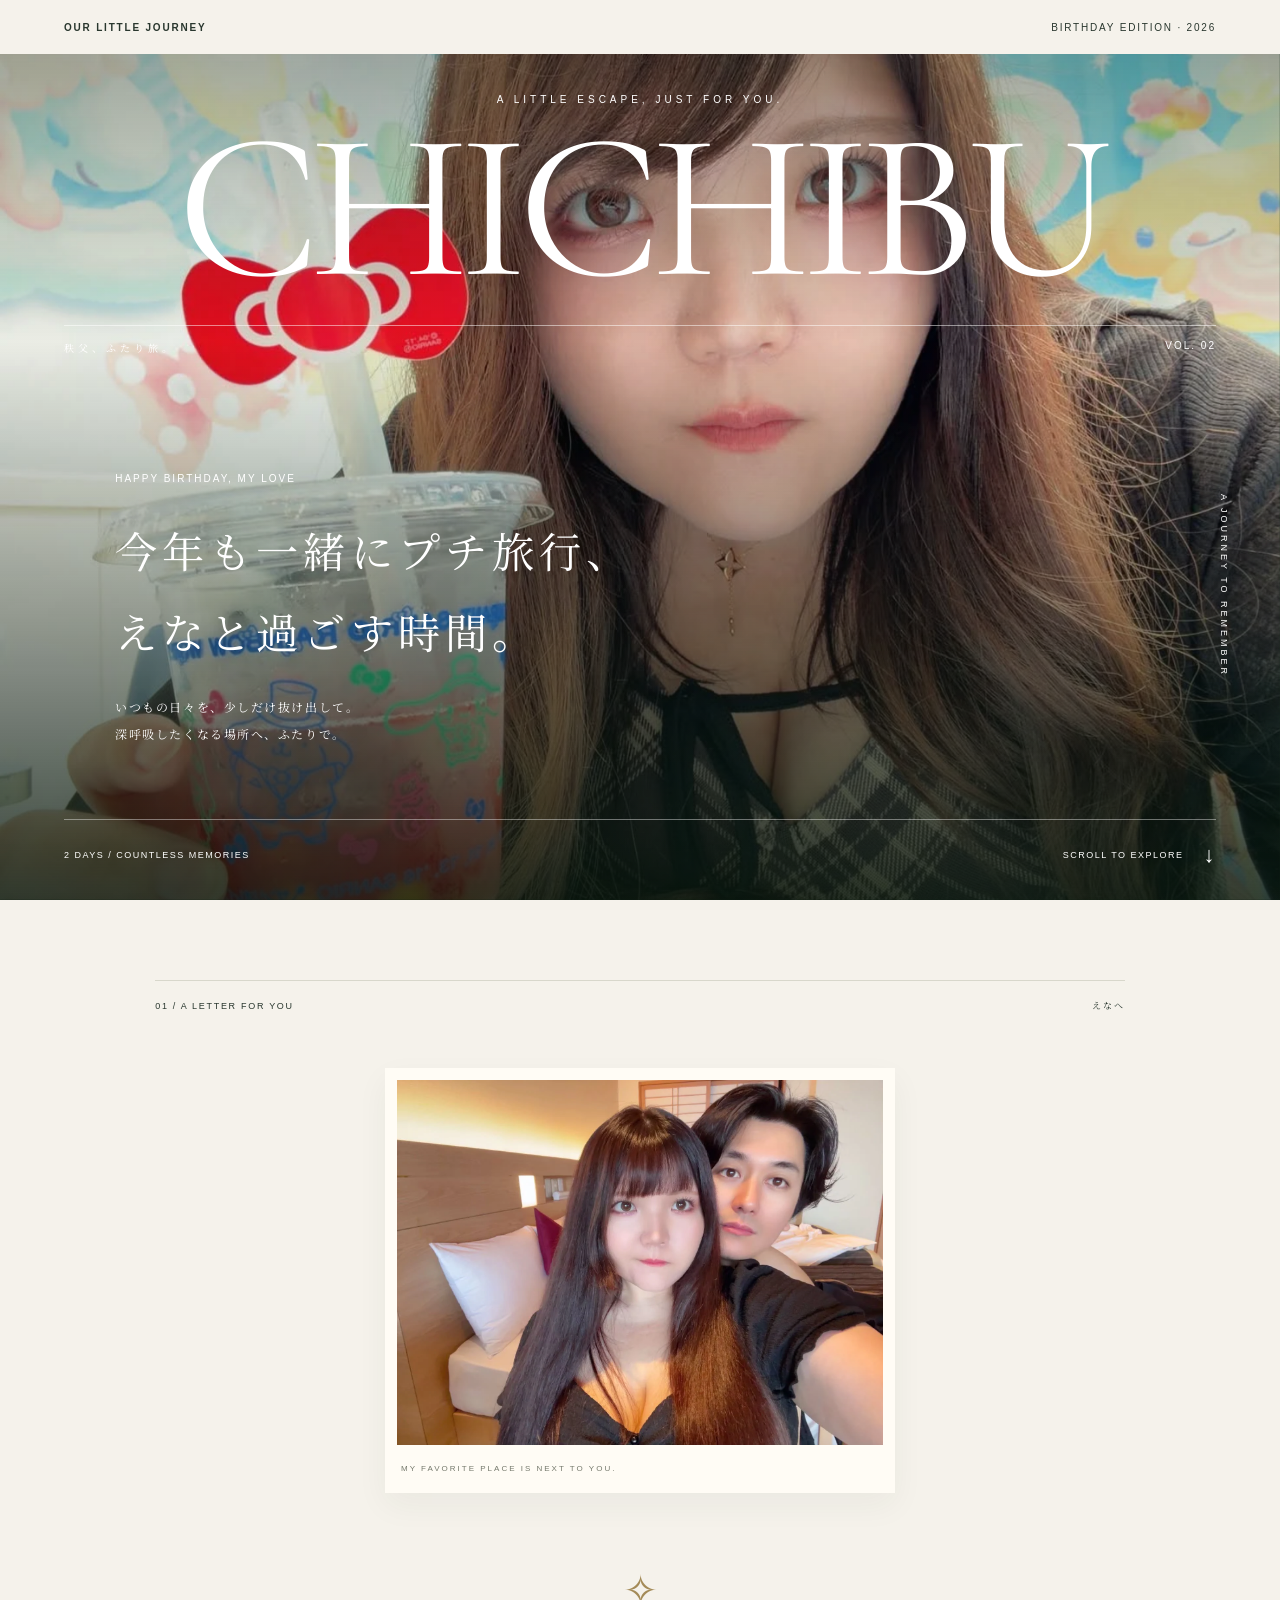
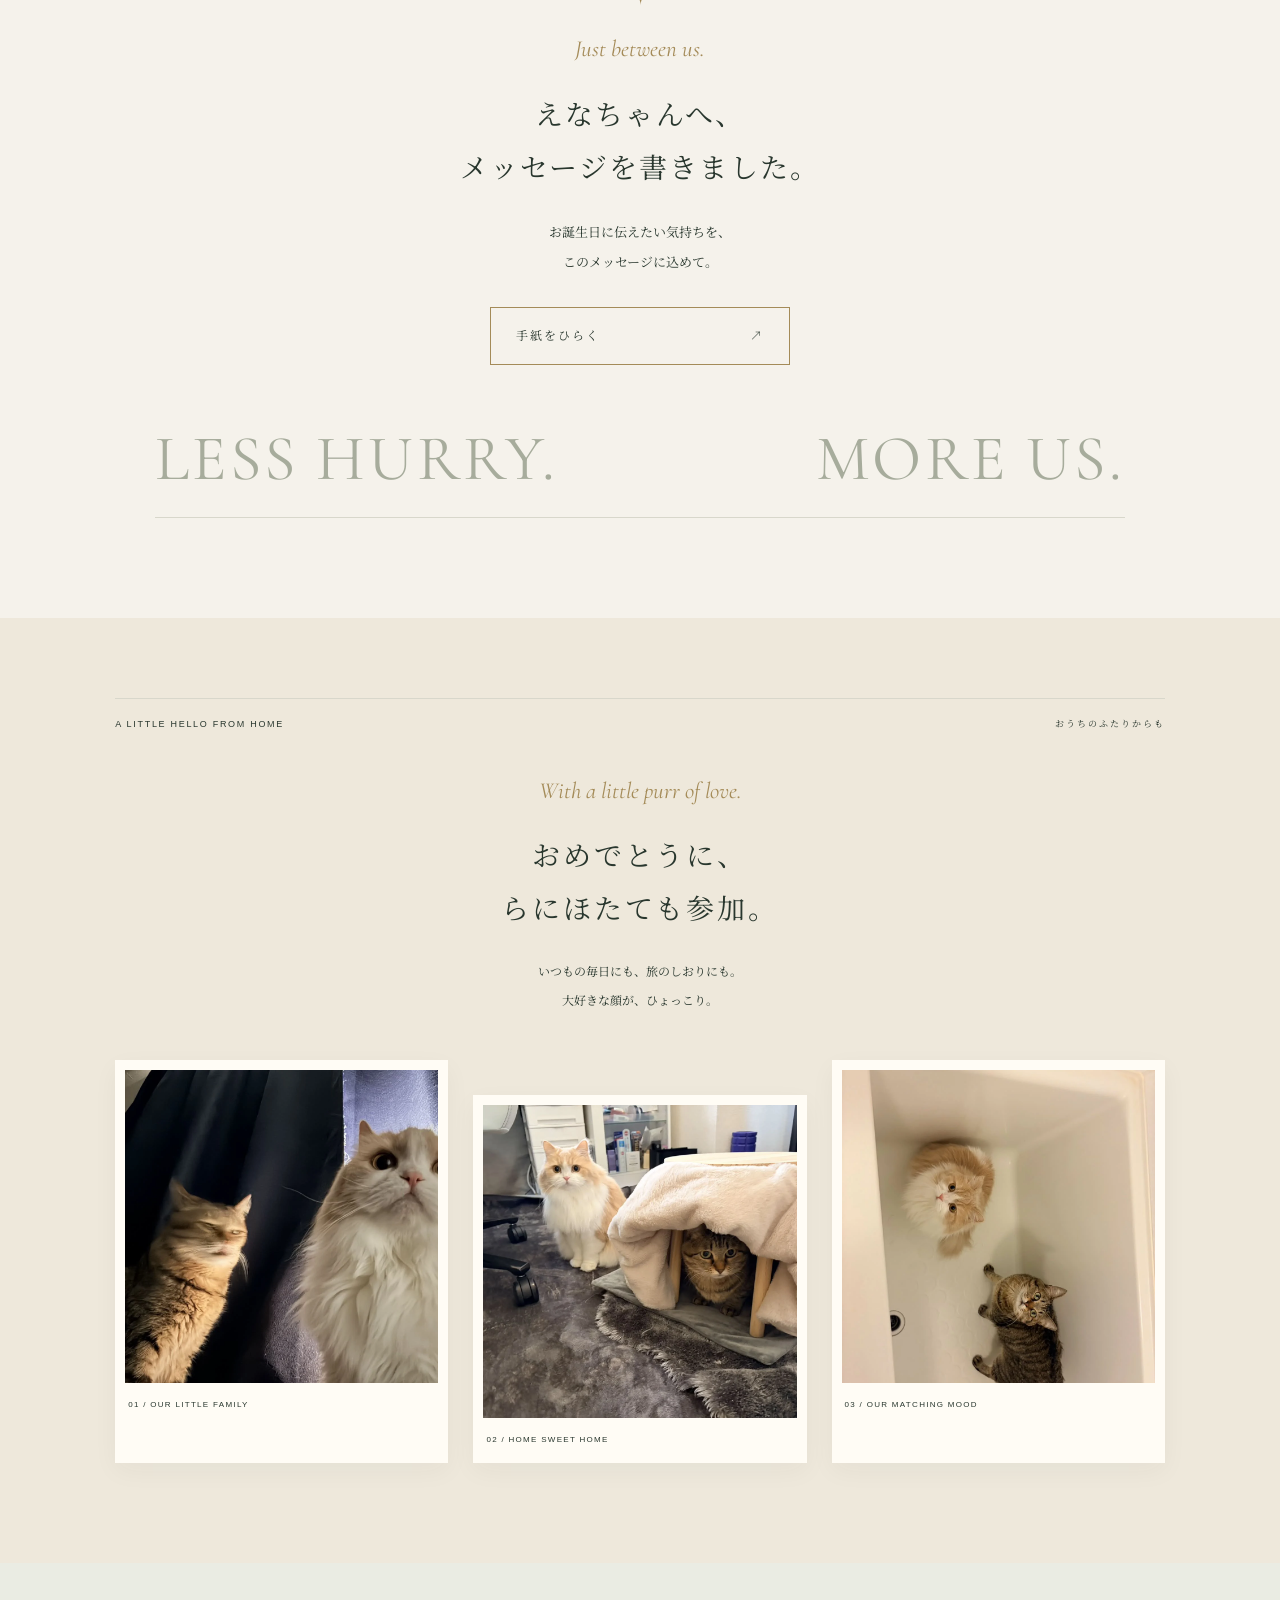
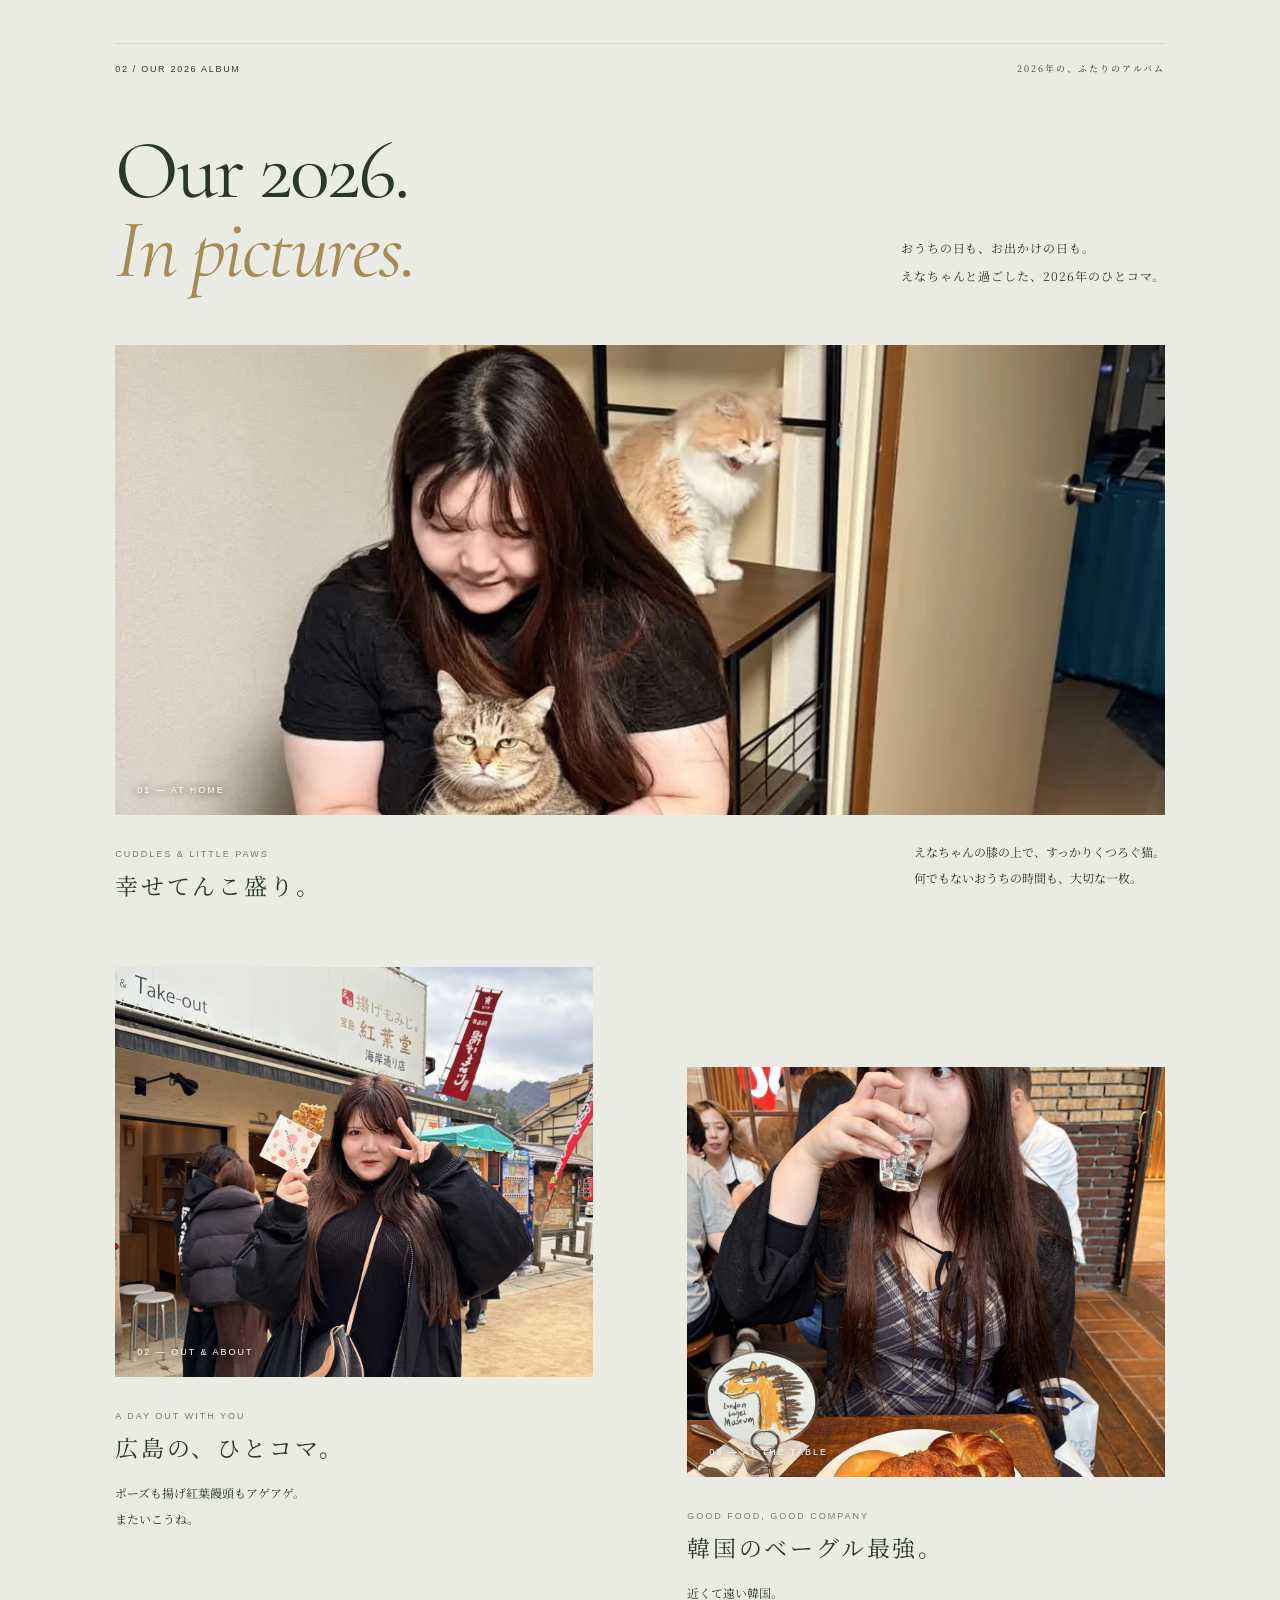
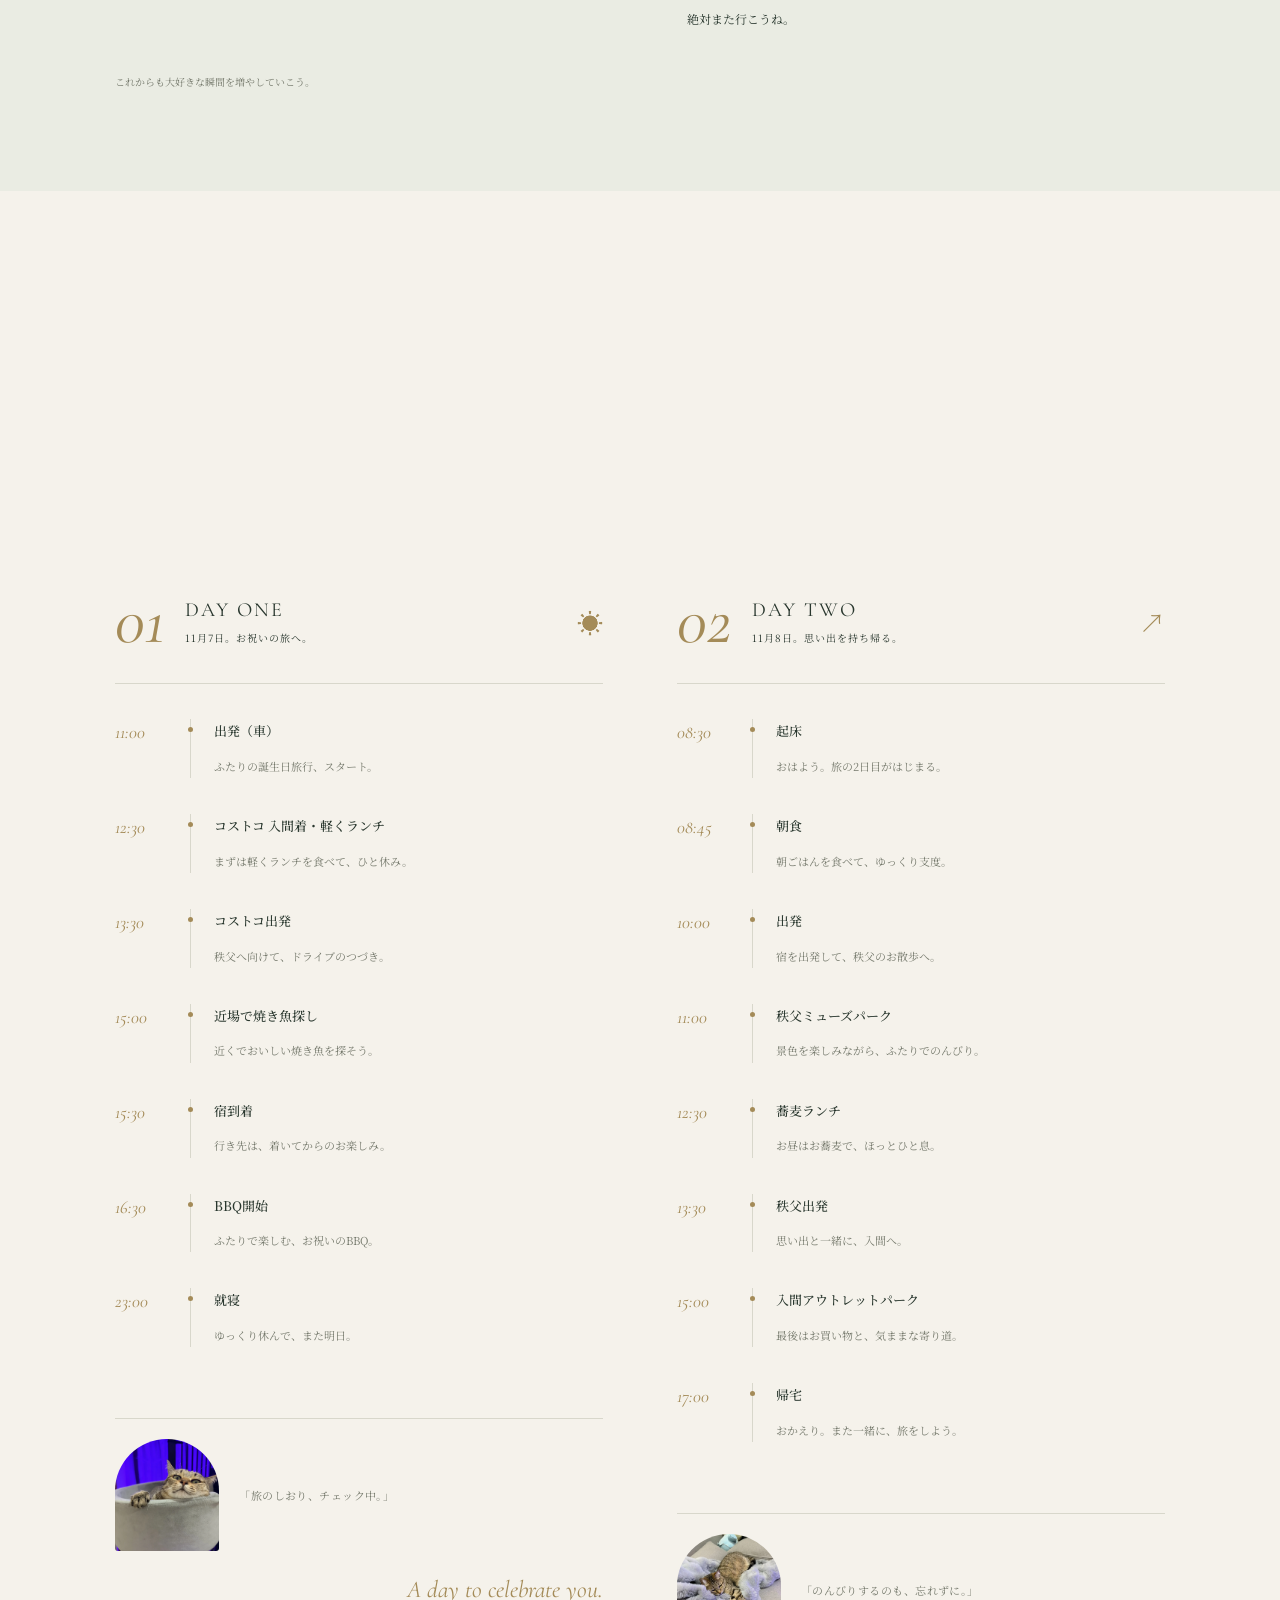
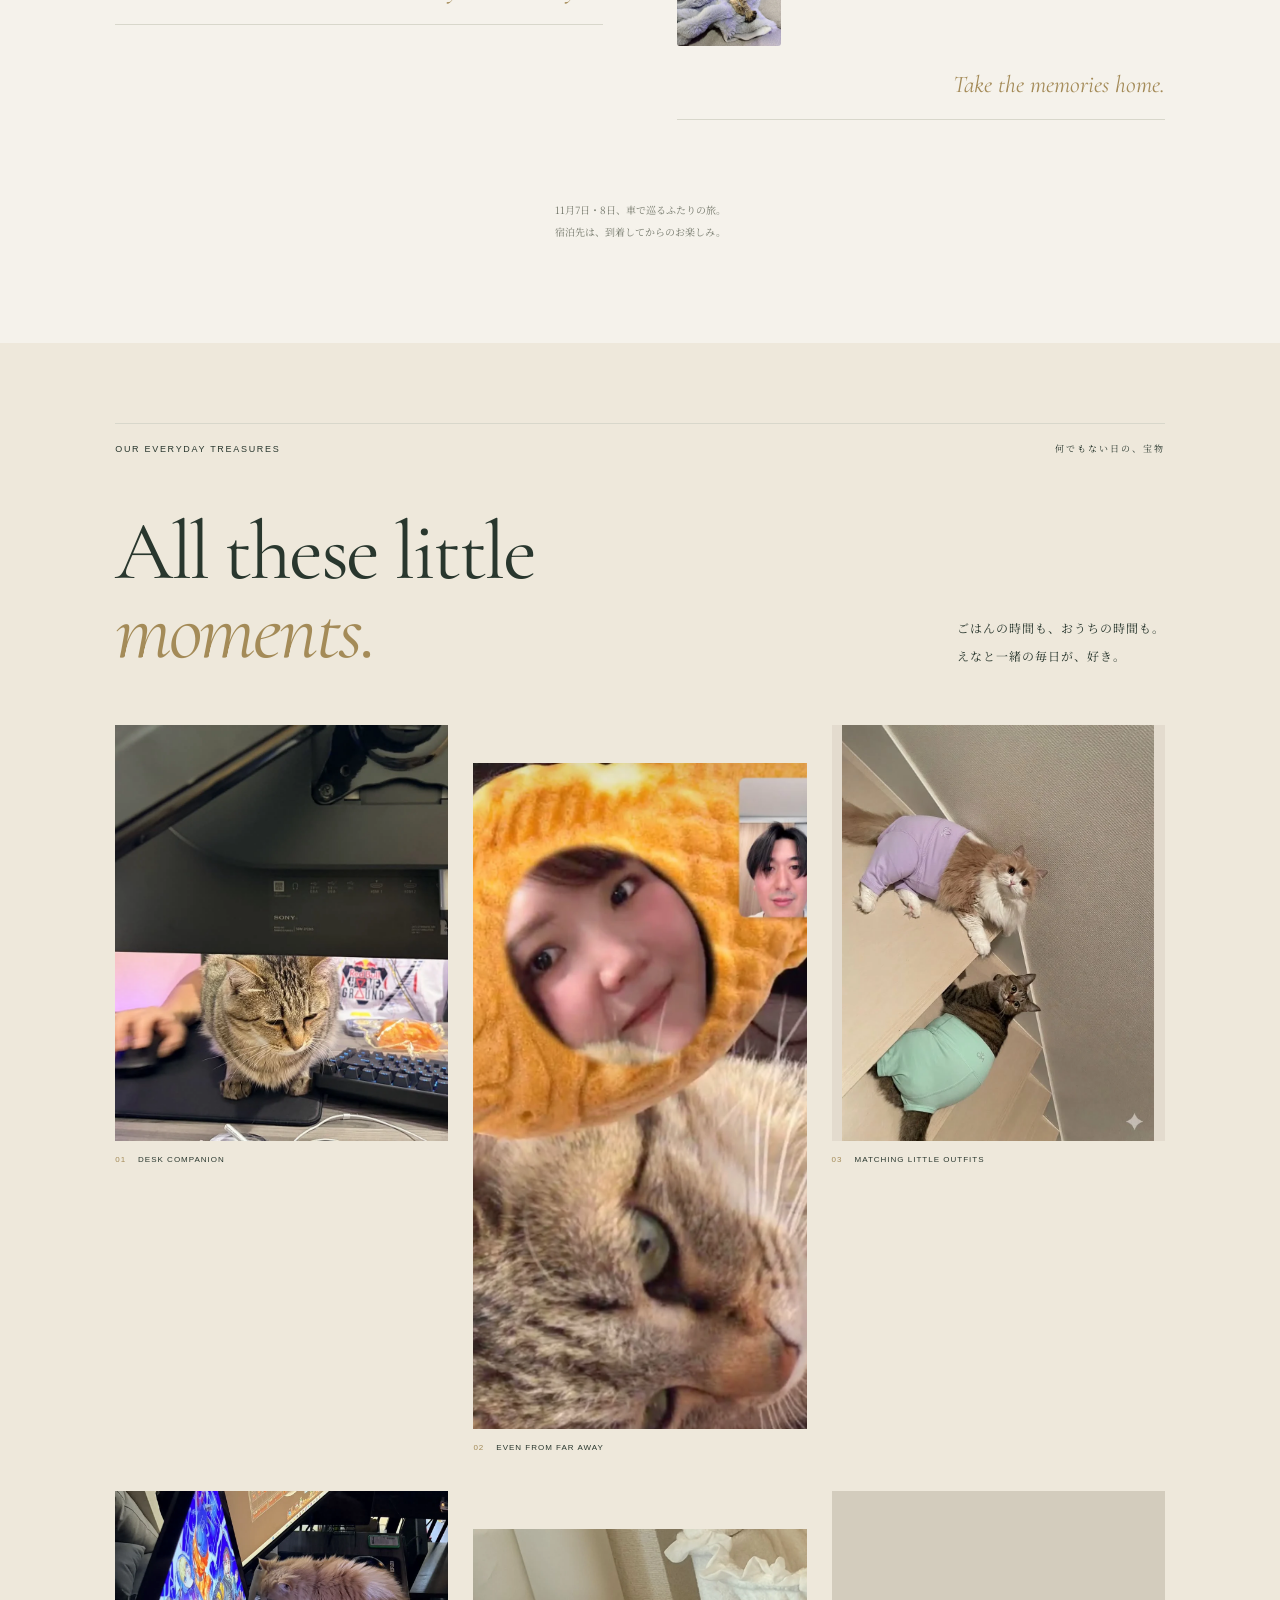
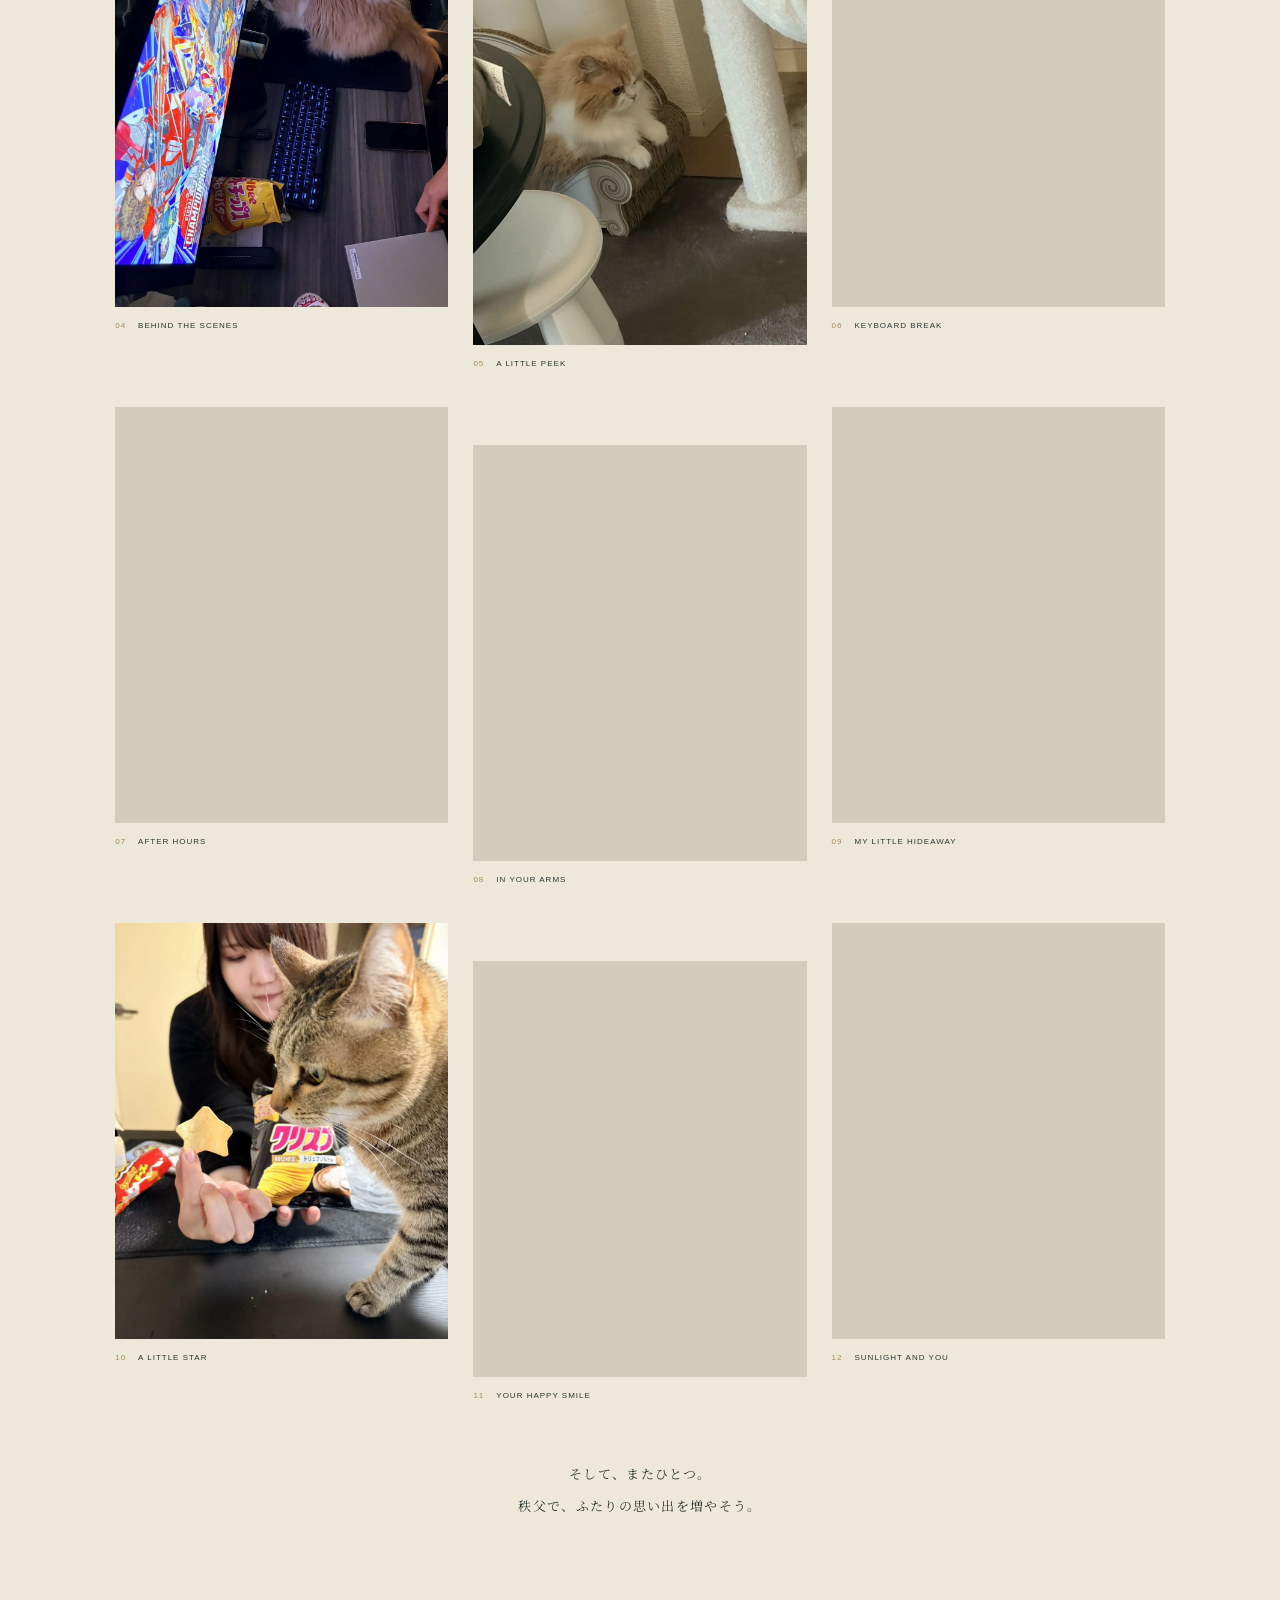
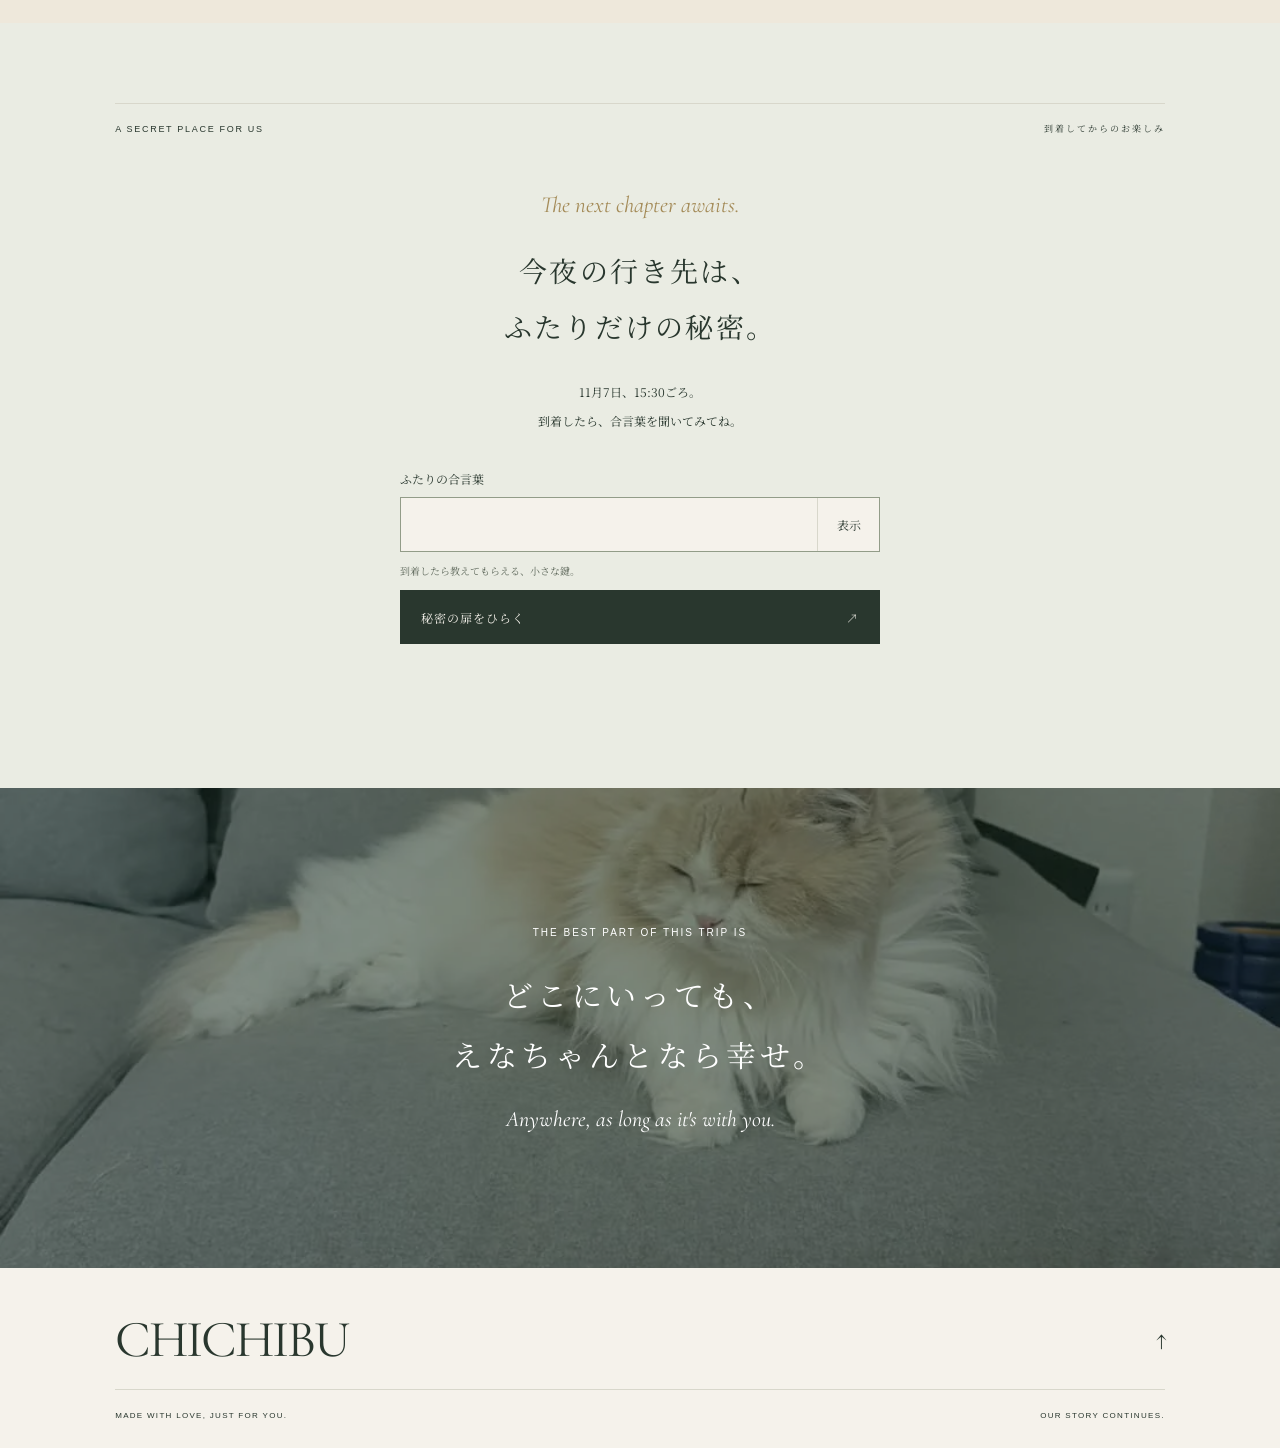
==== commit 95dbbc16: "Update index.html" ====
--- a/index.html
+++ b/index.html
@@ -58,7 +58,7 @@
       <div class="section-heading reveal"><h2 id="itinerary-title">A little plan,<br><em>a lot of joy.</em></h2><p>詰め込みすぎず、気ままに。<br>余白まで楽しむ、旅のしおり。</p></div>
       <div class="days"><article class="day reveal"><div class="day-heading"><span class="day-number">01</span><div><h3>DAY ONE</h3><p>11月7日。お祝いの旅へ。</p></div><span class="day-icon" aria-hidden="true">☀</span></div><ol class="timeline"><li><time datetime="2026-11-07T11:00:00+09:00">11:00</time><div><h4>出発（車）</h4><p>ふたりの誕生日旅行、スタート。</p></div></li><li><time datetime="2026-11-07T12:30:00+09:00">12:30</time><div><h4>コストコ 入間着・軽くランチ</h4><p>まずは軽くランチを食べて、ひと休み。</p></div></li><li><time datetime="2026-11-07T13:30:00+09:00">13:30</time><div><h4>コストコ出発</h4><p>秩父へ向けて、ドライブのつづき。</p></div></li><li><time datetime="2026-11-07T15:00:00+09:00">15:00</time><div><h4>近場で焼き魚探し</h4><p>近くでおいしい焼き魚を探そう。</p></div></li><li><time datetime="2026-11-07T15:30:00+09:00">15:30</time><div><h4>宿到着</h4><p>行き先は、着いてからのお楽しみ。</p></div></li><li><time datetime="2026-11-07T16:30:00+09:00">16:30</time><div><h4>BBQ開始</h4><p>ふたりで楽しむ、お祝いのBBQ。</p></div></li><li><time datetime="2026-11-07T23:00:00+09:00">23:00</time><div><h4>就寝</h4><p>ゆっくり休んで、また明日。</p></div></li></ol><figure class="day-cat reveal"><img src="assets/edition-02/photo-0394.webp" alt="椅子の上からこちらをのぞく猫" loading="lazy" width="1108" height="1477"><figcaption>「旅のしおり、チェック中。」</figcaption></figure><p class="day-closing">A day to celebrate you.</p></article>
       <article class="day reveal"><div class="day-heading"><span class="day-number">02</span><div><h3>DAY TWO</h3><p>11月8日。思い出を持ち帰る。</p></div><span class="day-icon" aria-hidden="true">↗</span></div><ol class="timeline"><li><time datetime="2026-11-08T08:30:00+09:00">08:30</time><div><h4>起床</h4><p>おはよう。旅の2日目がはじまる。</p></div></li><li><time datetime="2026-11-08T08:45:00+09:00">08:45</time><div><h4>朝食</h4><p>朝ごはんを食べて、ゆっくり支度。</p></div></li><li><time datetime="2026-11-08T10:00:00+09:00">10:00</time><div><h4>出発</h4><p>宿を出発して、秩父のお散歩へ。</p></div></li><li><time datetime="2026-11-08T11:00:00+09:00">11:00</time><div><h4>秩父ミューズパーク</h4><p>景色を楽しみながら、ふたりでのんびり。</p></div></li><li><time datetime="2026-11-08T12:30:00+09:00">12:30</time><div><h4>蕎麦ランチ</h4><p>お昼はお蕎麦で、ほっとひと息。</p></div></li><li><time datetime="2026-11-08T13:30:00+09:00">13:30</time><div><h4>秩父出発</h4><p>思い出と一緒に、入間へ。</p></div></li><li><time datetime="2026-11-08T15:00:00+09:00">15:00</time><div><h4>入間アウトレットパーク</h4><p>最後はお買い物と、気ままな寄り道。</p></div></li><li><time datetime="2026-11-08T17:00:00+09:00">17:00</time><div><h4>帰宅</h4><p>おかえり。また一緒に、旅をしよう。</p></div></li></ol><figure class="day-cat day-cat-rest reveal"><img src="assets/edition-02/photo-0398.webp" alt="毛布の上で気持ちよさそうに眠る猫" loading="lazy" width="1108" height="1477"><figcaption>「のんびりするのも、忘れずに。」</figcaption></figure><p class="day-closing">Take the memories home.</p></article></div>
-      <p class="plan-note reveal">11月7日・8日、車で巡るふたりの旅。<br>宿泊先は、到着してからのお楽しみ。<br>天候や道路状況に合わせて、時間はゆっくり調整しよう。</p>
+      <p class="plan-note reveal">11月7日・8日、車で巡るふたりの旅。<br>宿泊先は、到着してからのお楽しみ。</p>
     </section>
 
     <section class="memories section-pad" id="memories" aria-labelledby="memories-title"><div class="section-label reveal"><span>OUR EVERYDAY TREASURES</span><span>何でもない日の、宝物</span></div><div class="section-heading reveal"><h2 id="memories-title">All these little<br><em>moments.</em></h2><p>ごはんの時間も、おうちの時間も。<br>えなと一緒の毎日が、好き。</p></div><div class="memory-grid"><figure class="memory-card memory-photo-0393 reveal"><div class="memory-image"><img src="assets/edition-02/photo-0393.webp" alt="デスクの隙間から顔を出す猫" loading="lazy" decoding="async" width="1477" height="1108"></div><figcaption><span>01</span>DESK COMPANION</figcaption></figure><figure class="memory-card memory-photo-0396 reveal"><div class="memory-image"><img src="assets/edition-02/photo-0396.webp" alt="ビデオ通話中の彼女とカメラに近づいた猫" loading="lazy" decoding="async" width="828" height="1800"></div><figcaption><span>02</span>EVEN FROM FAR AWAY</figcaption></figure><figure class="memory-card memory-photo-0397 reveal"><div class="memory-image"><img src="assets/edition-02/photo-0397.webp" alt="おそろいの服を着た2匹の猫" loading="lazy" decoding="async" width="896" height="1195"></div><figcaption><span>03</span>MATCHING LITTLE OUTFITS</figcaption></figure><figure class="memory-card memory-photo-0399 reveal"><div class="memory-image"><img src="assets/edition-02/photo-0399.webp" alt="モニターの裏でくつろぐ猫" loading="lazy" decoding="async" width="1108" height="1477"></div><figcaption><span>04</span>BEHIND THE SCENES</figcaption></figure><figure class="memory-card memory-photo-0402 reveal"><div class="memory-image"><img src="assets/edition-02/photo-0402.webp" alt="爪とぎのそばからこちらを見る猫" loading="lazy" decoding="async" width="1108" height="1477"></div><figcaption><span>05</span>A LITTLE PEEK</figcaption></figure><figure class="memory-card memory-photo-0403 reveal"><div class="memory-image"><img src="assets/edition-02/photo-0403.webp" alt="キーボードの上に寝転ぶ猫" loading="lazy" decoding="async" width="1477" height="1108"></div><figcaption><span>06</span>KEYBOARD BREAK</figcaption></figure><figure class="memory-card memory-photo-0404 reveal"><div class="memory-image"><img src="assets/edition-02/photo-0404.webp" alt="デスクでくつろぐ猫" loading="lazy" decoding="async" width="1477" height="1108"></div><figcaption><span>07</span>AFTER HOURS</figcaption></figure><figure class="memory-card memory-photo-0406 reveal"><div class="memory-image"><img src="assets/edition-02/photo-0406.webp" alt="抱っこされて気持ちよさそうに目を閉じる猫" loading="lazy" decoding="async" width="1477" height="1108"></div><figcaption><span>08</span>IN YOUR ARMS</figcaption></figure><figure class="memory-card memory-photo-0407 reveal"><div class="memory-image"><img src="assets/edition-02/photo-0407.webp" alt="毛布のおうちから顔をのぞかせる猫" loading="lazy" decoding="async" width="1477" height="1108"></div><figcaption><span>09</span>MY LITTLE HIDEAWAY</figcaption></figure><figure class="memory-card memory-photo-0408 reveal"><div class="memory-image"><img src="assets/edition-02/photo-0408.webp" alt="星形のお菓子を見つめる猫と彼女" loading="lazy" decoding="async" width="1108" height="1477"></div><figcaption><span>10</span>A LITTLE STAR</figcaption></figure><figure class="memory-card memory-photo-7689 reveal"><div class="memory-image"><img src="assets/edition-02/photo-7689.webp" alt="食事を前に笑顔でピースする彼女" loading="lazy" decoding="async" width="1350" height="1800"></div><figcaption><span>11</span>YOUR HAPPY SMILE</figcaption></figure><figure class="memory-card memory-photo-7702 reveal"><div class="memory-image"><img src="assets/edition-02/photo-7702.webp" alt="窓辺でピースをする彼女" loading="lazy" decoding="async" width="1350" height="1800"></div><figcaption><span>12</span>SUNLIGHT AND YOU</figcaption></figure></div><p class="memory-note reveal">そして、またひとつ。<br>秩父で、ふたりの思い出を増やそう。</p></section>
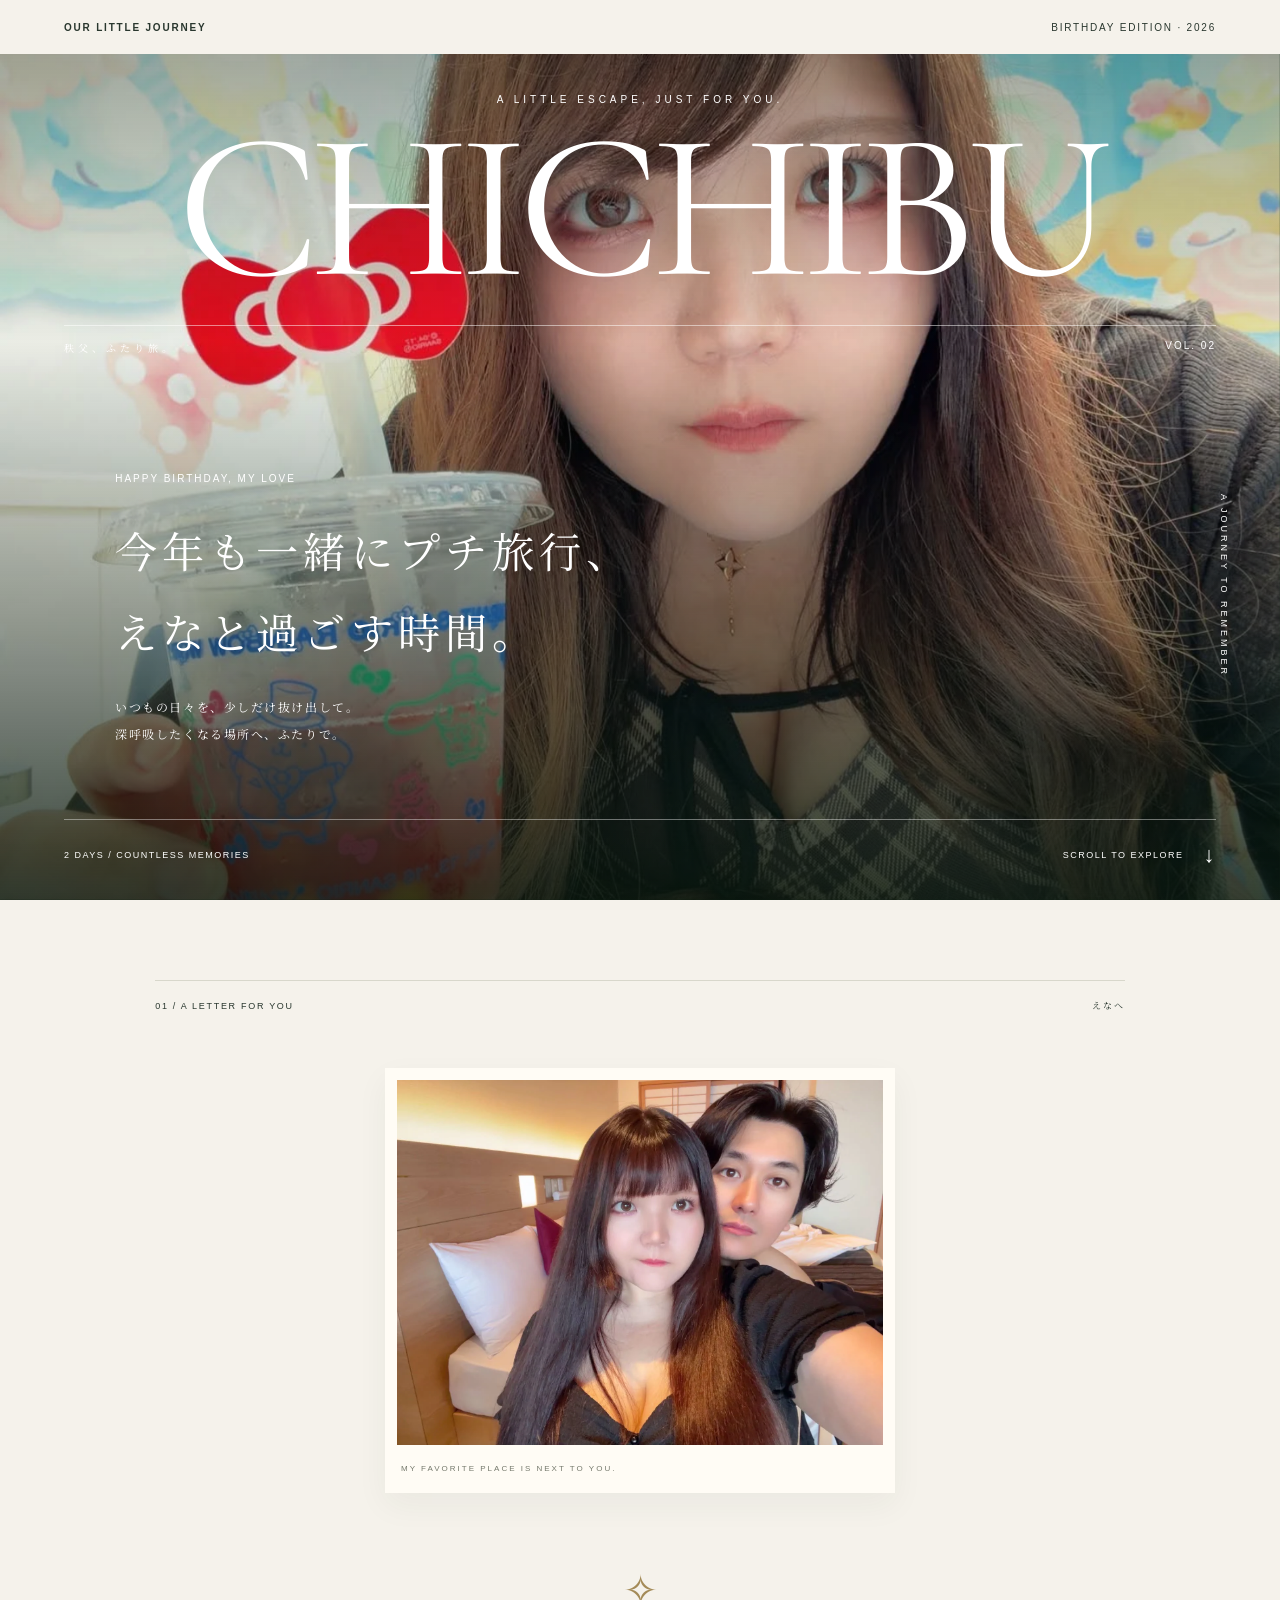
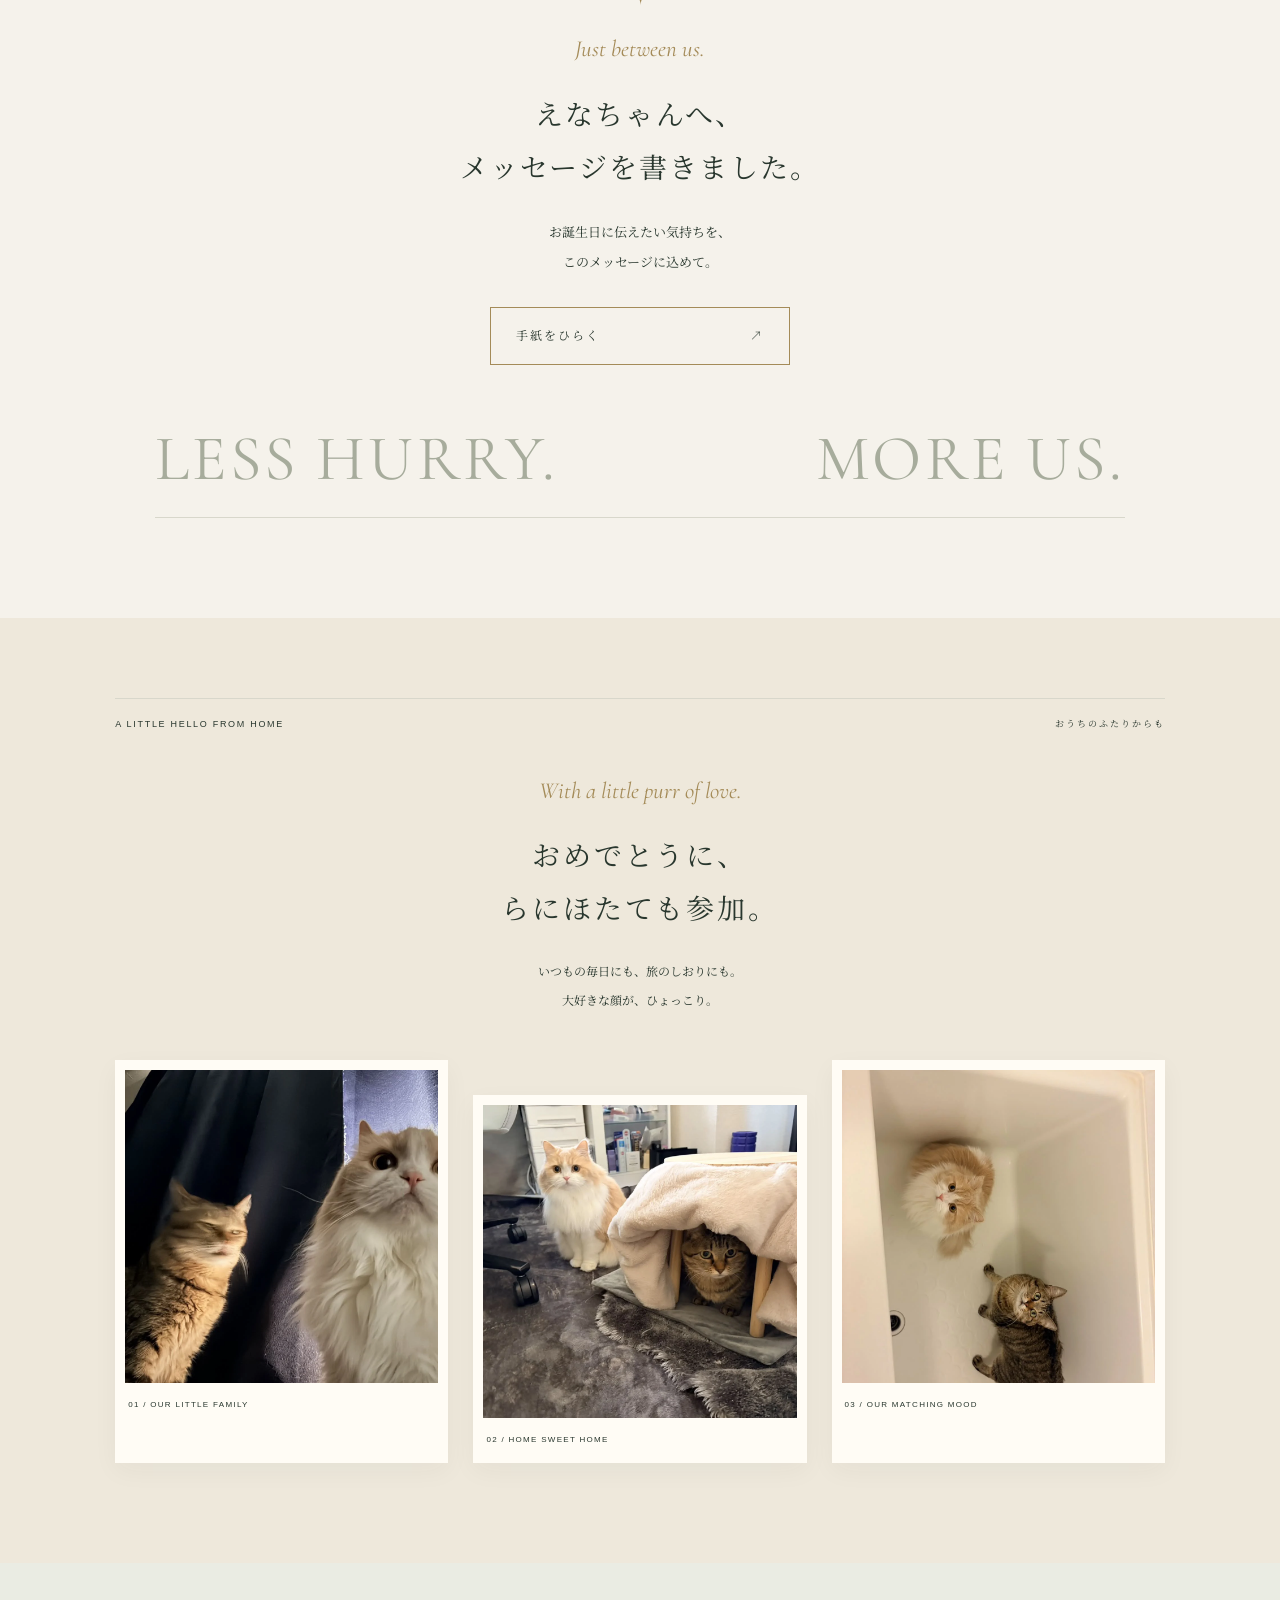
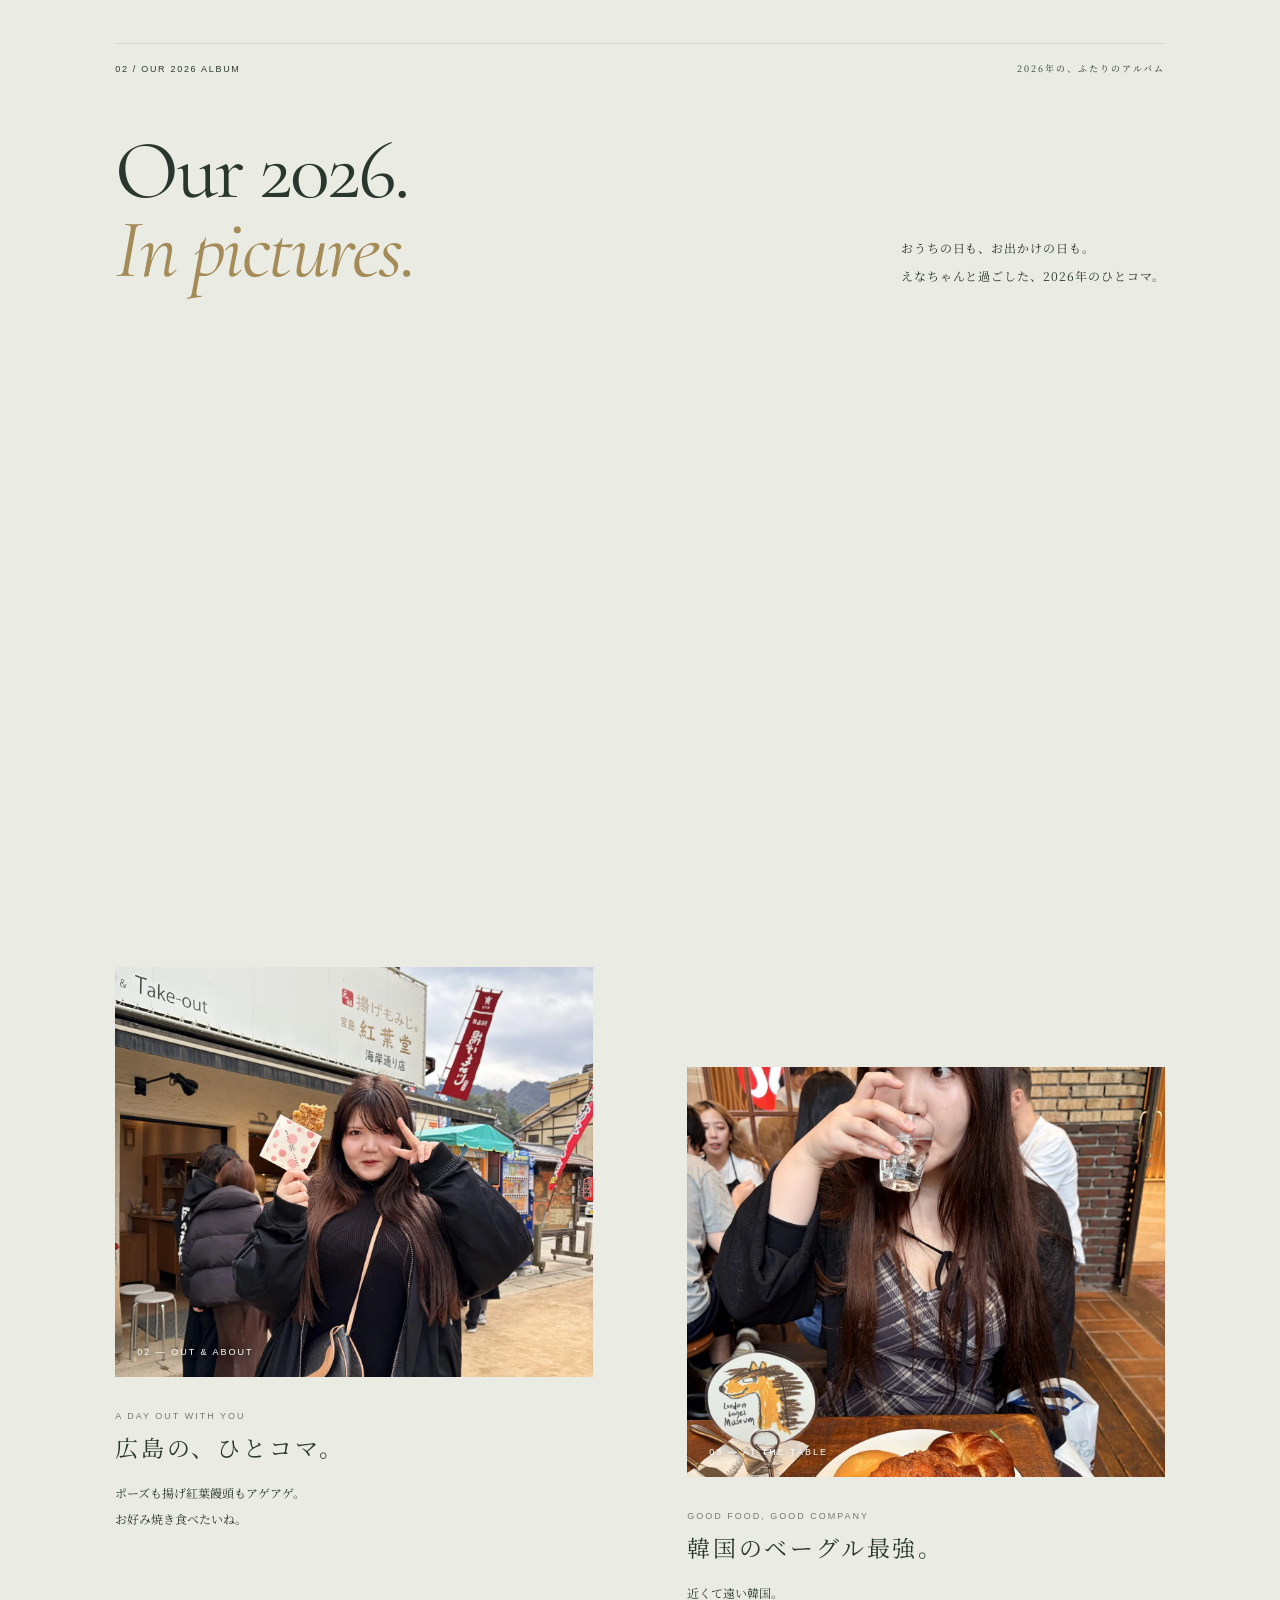
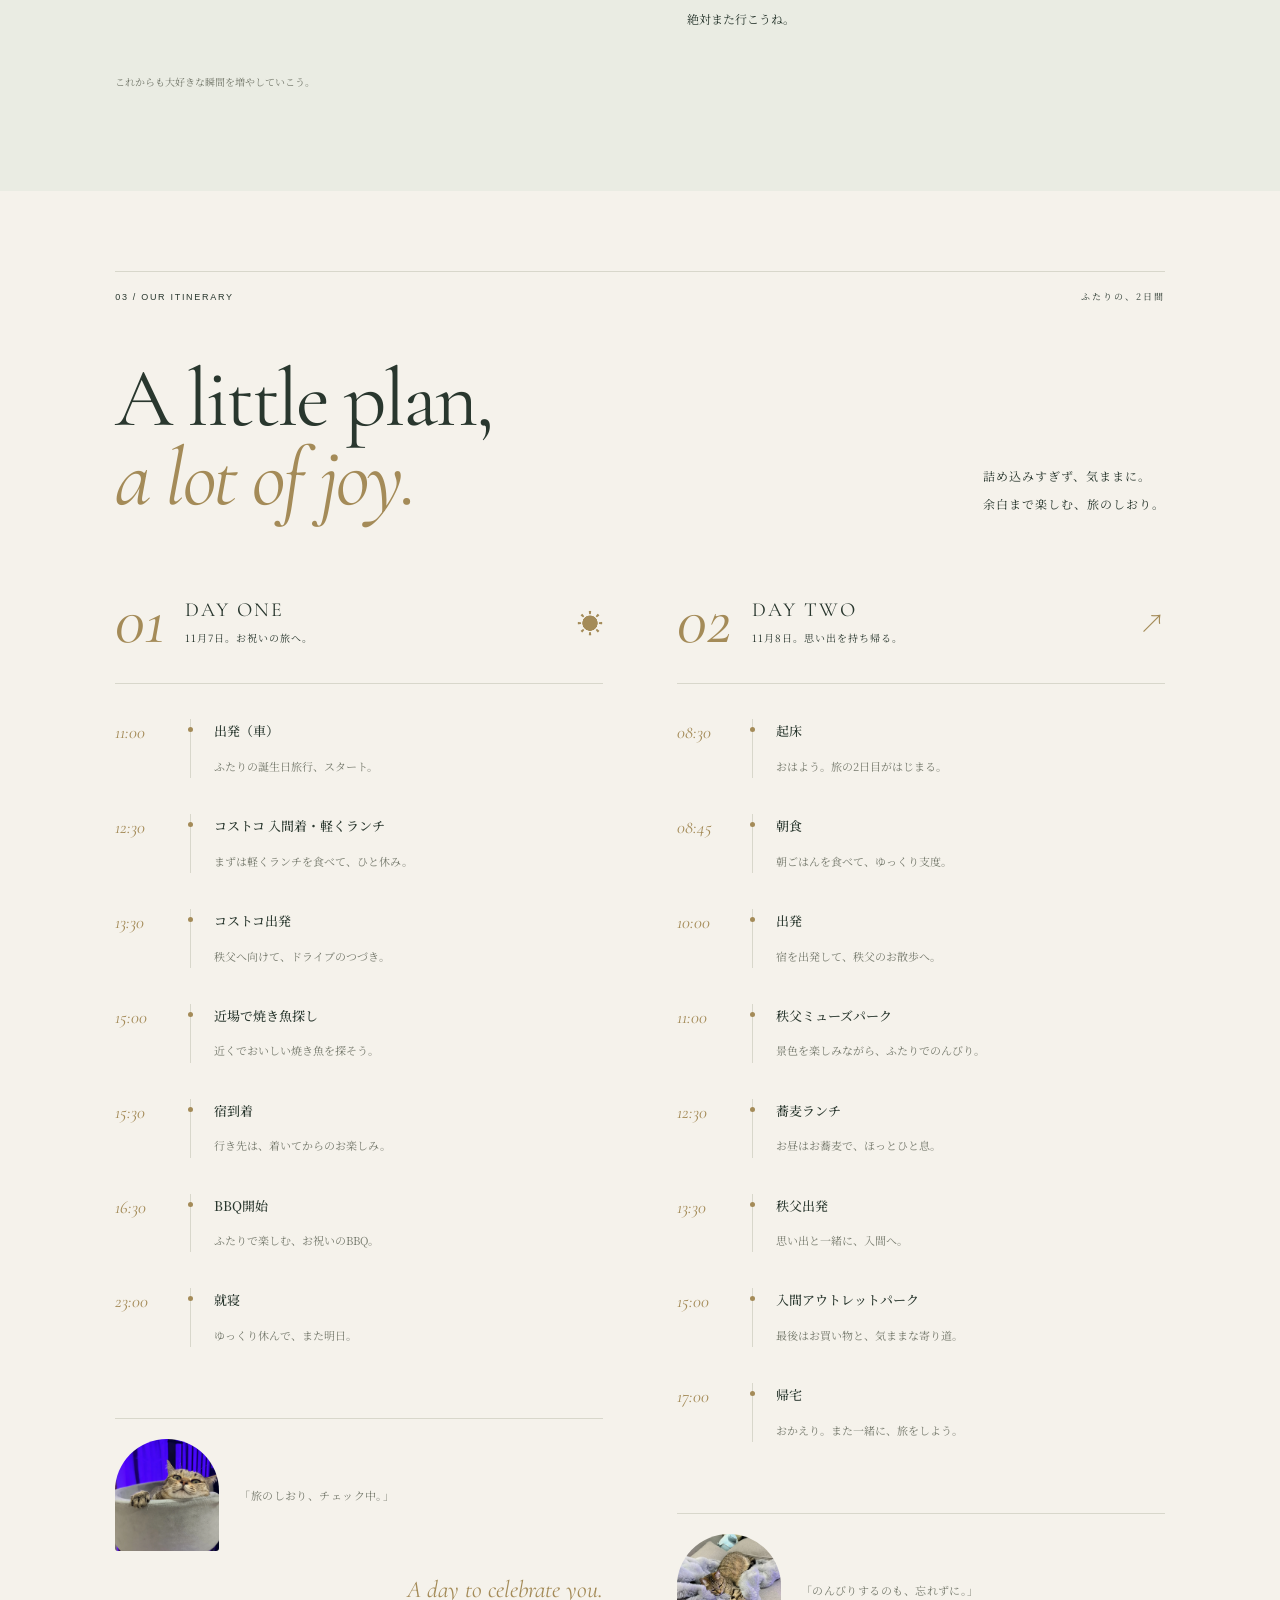
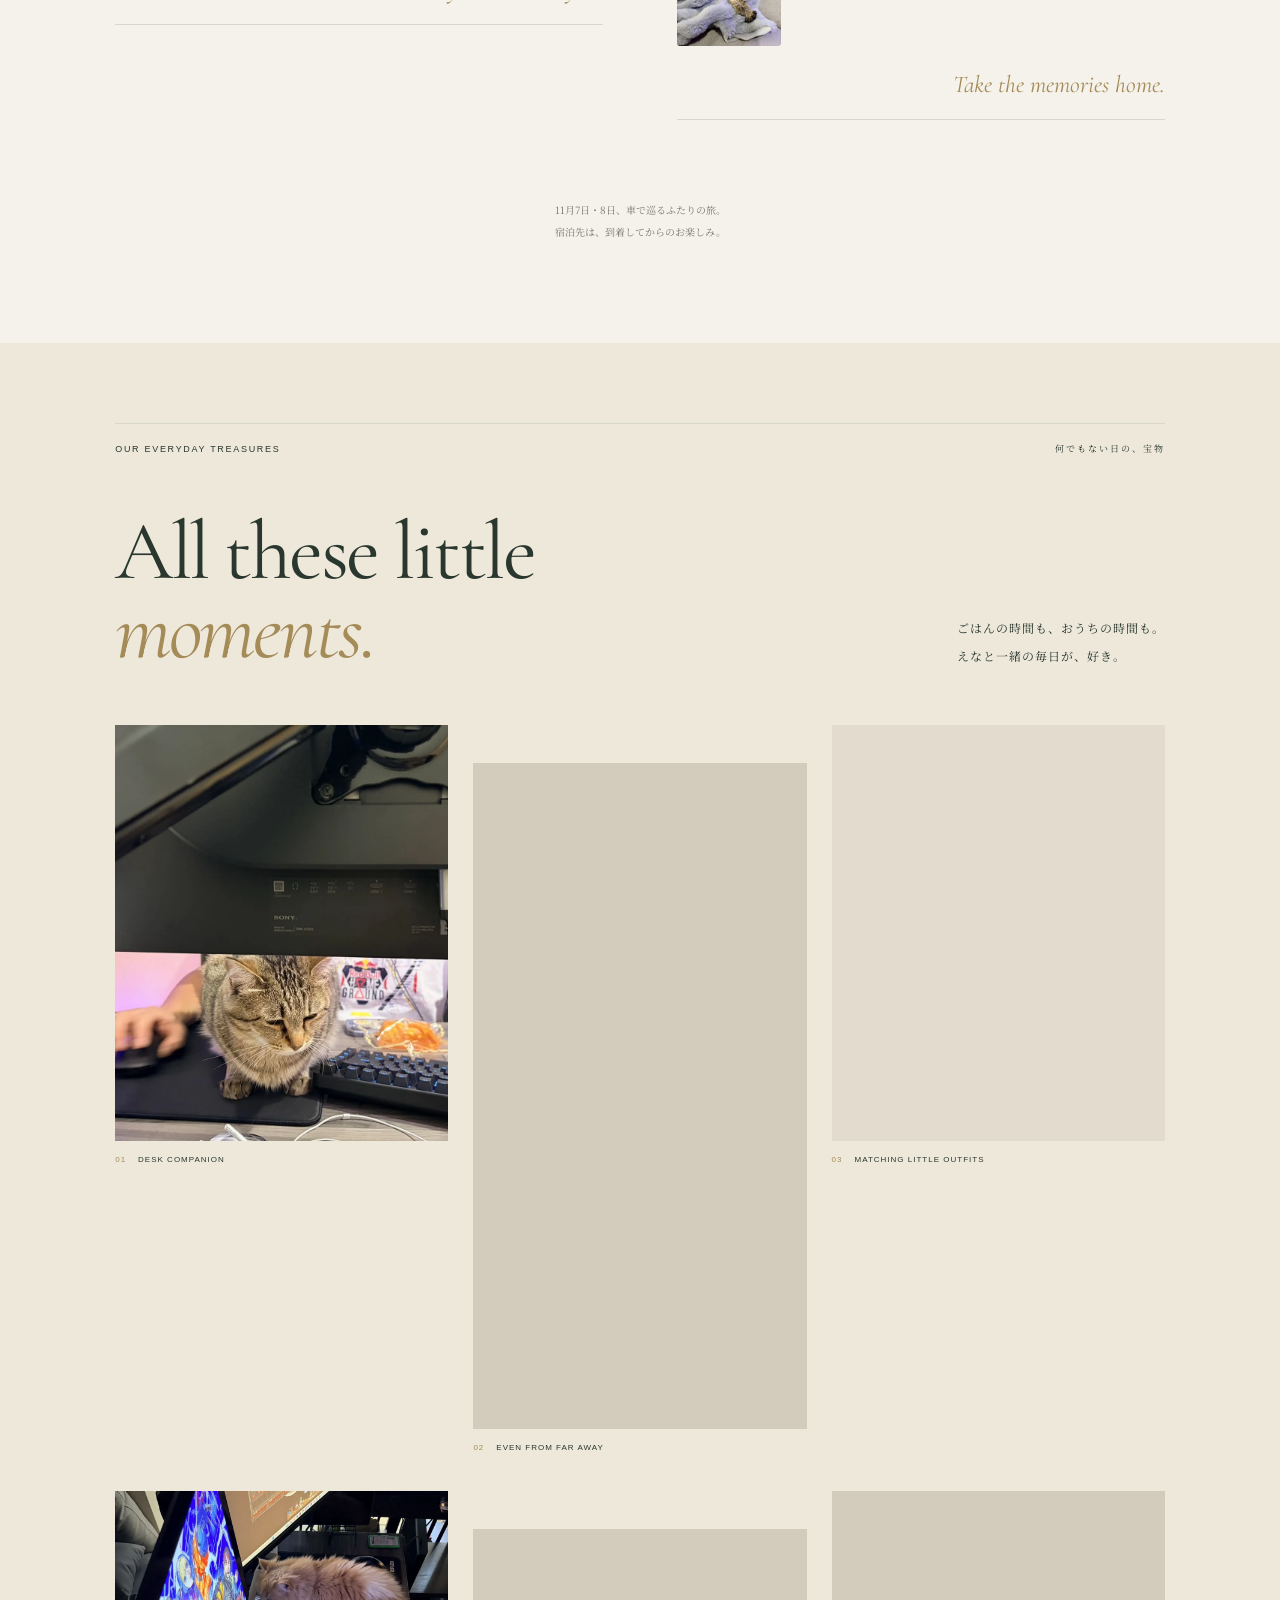
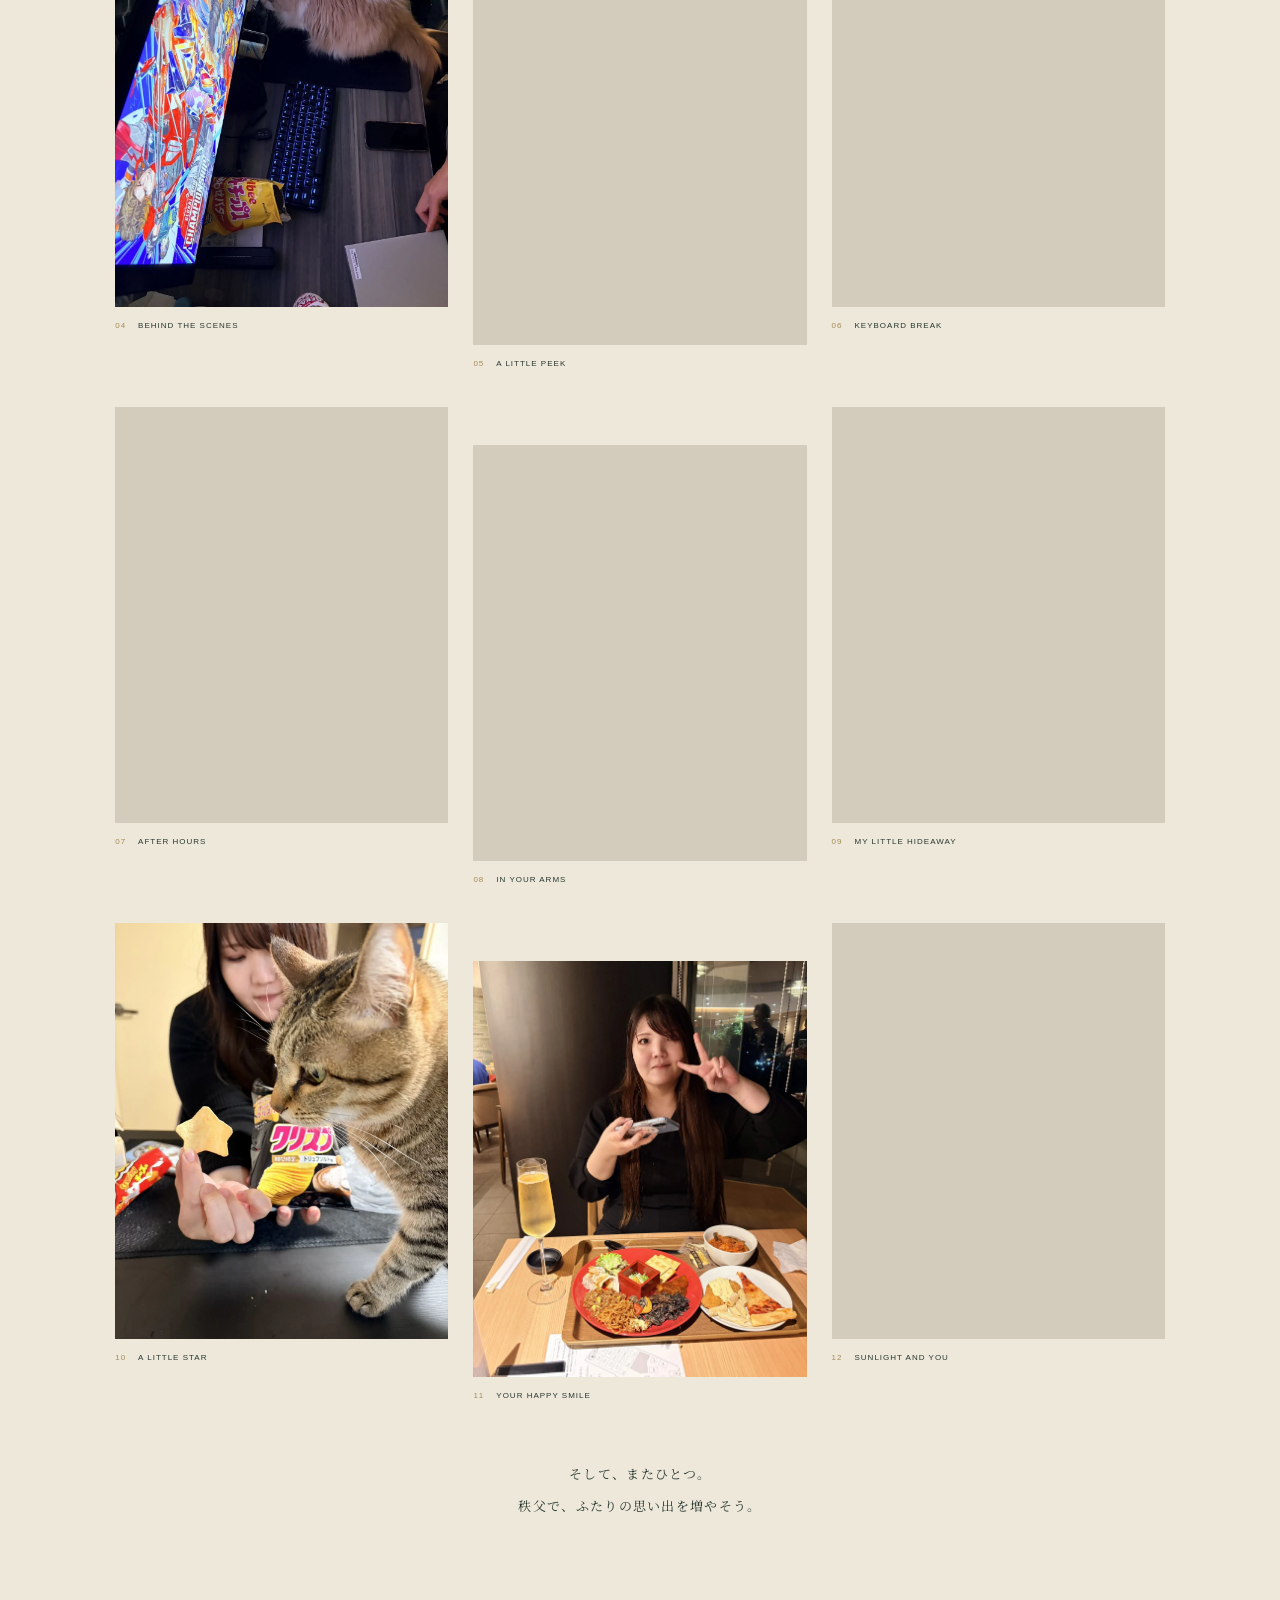
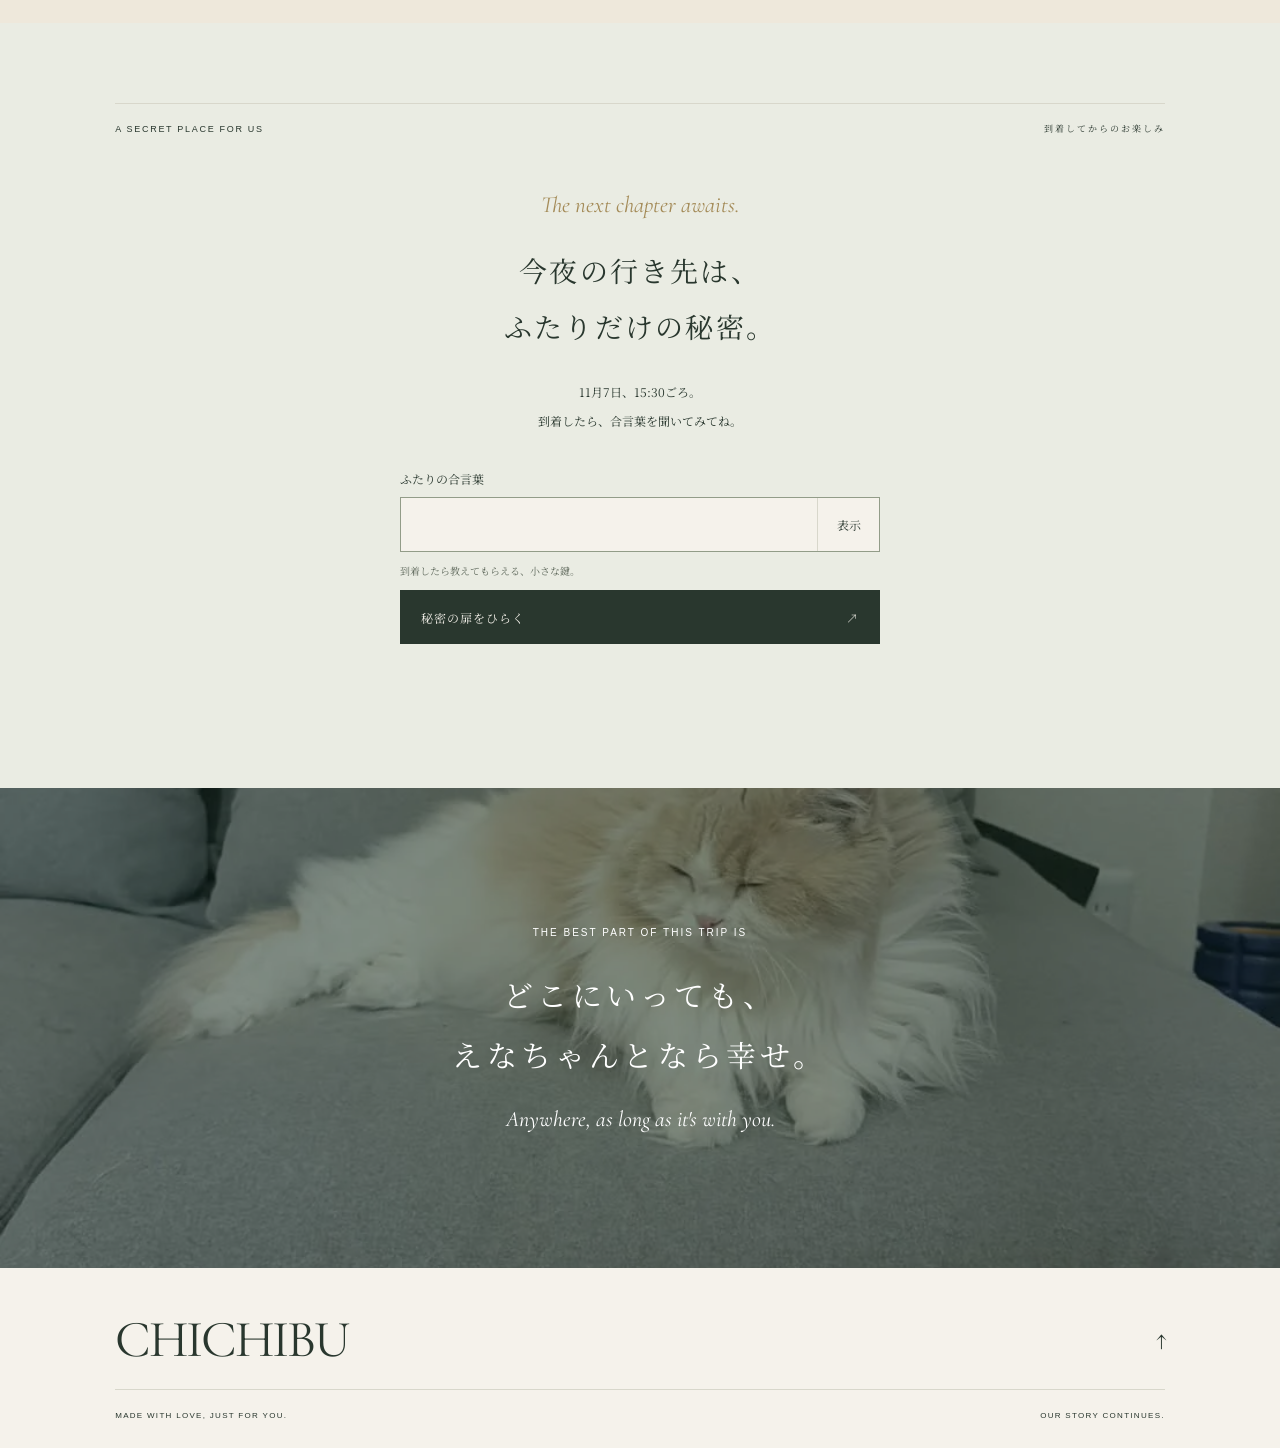
==== commit 0a6e5e27: "Update index.html" ====
--- a/index.html
+++ b/index.html
@@ -48,7 +48,7 @@
       <div class="section-label reveal"><span>02 / OUR 2026 ALBUM</span><span>2026年の、ふたりのアルバム</span></div>
       <div class="section-heading reveal"><h2 id="places-title">Our 2026.<br><em>In pictures.</em></h2><p>おうちの日も、お出かけの日も。<br>えなちゃんと過ごした、2026年のひとコマ。</p></div>
       <article class="place place-wide reveal"><div class="photo-frame"><img src="assets/edition-02/photo-0395.webp" alt="猫を膝に抱いて微笑む彼女" loading="lazy" width="1108" height="1477"><span class="photo-tag">01 — AT HOME</span></div><div class="place-info"><div><span class="eyebrow">CUDDLES & LITTLE PAWS</span><h3>幸せてんこ盛り。</h3></div><p>えなちゃんの膝の上で、すっかりくつろぐ猫。<br>何でもないおうちの時間も、大切な一枚。</p></div></article>
-      <div class="places-grid"><article class="place reveal"><div class="photo-frame portrait"><img src="assets/edition-02/photo-8456.webp" alt="街歩きの途中でポーズをとる彼女" loading="lazy" width="1350" height="1800"><span class="photo-tag">02 — OUT & ABOUT</span></div><div class="place-info"><div><span class="eyebrow">A DAY OUT WITH YOU</span><h3>広島の、ひとコマ。</h3></div><p>ポーズも揚げ紅葉饅頭もアゲアゲ。<br>またいこうね。</p></div></article>
+      <div class="places-grid"><article class="place reveal"><div class="photo-frame portrait"><img src="assets/edition-02/photo-8456.webp" alt="街歩きの途中でポーズをとる彼女" loading="lazy" width="1350" height="1800"><span class="photo-tag">02 — OUT & ABOUT</span></div><div class="place-info"><div><span class="eyebrow">A DAY OUT WITH YOU</span><h3>広島の、ひとコマ。</h3></div><p>ポーズも揚げ紅葉饅頭もアゲアゲ。<br>お好み焼き食べたいね。</p></div></article>
       <article class="place place-offset reveal"><div class="photo-frame portrait"><img src="assets/edition-02/photo-9266.webp" alt="食卓でグラスを手に飲み物を飲むえな" loading="lazy" width="1350" height="1800"><span class="photo-tag">03 — AT THE TABLE</span></div><div class="place-info"><div><span class="eyebrow">GOOD FOOD, GOOD COMPANY</span><h3>韓国のベーグル最強。</h3></div><p>近くて遠い韓国。<br>絶対また行こうね。</p></div></article></div>
       <p class="editorial-note">これからも大好きな瞬間を増やしていこう。</p>
     </section>
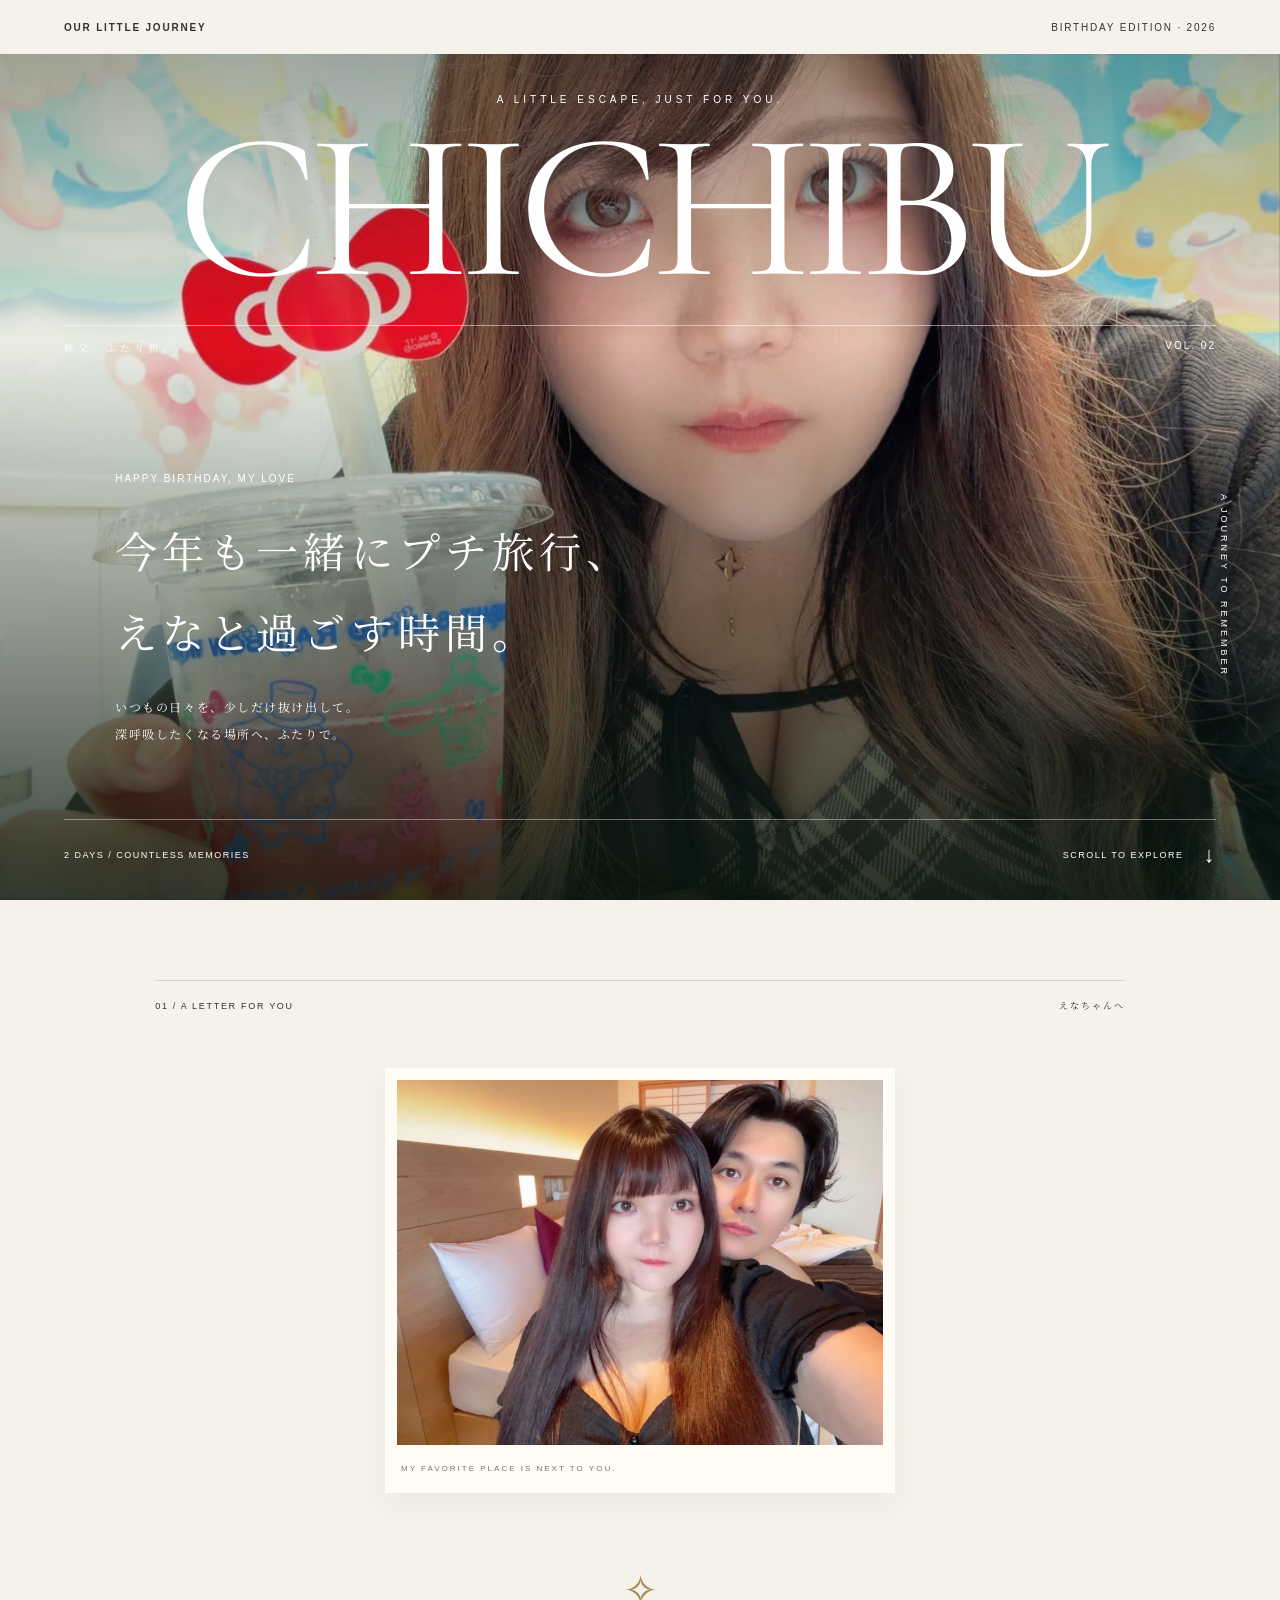
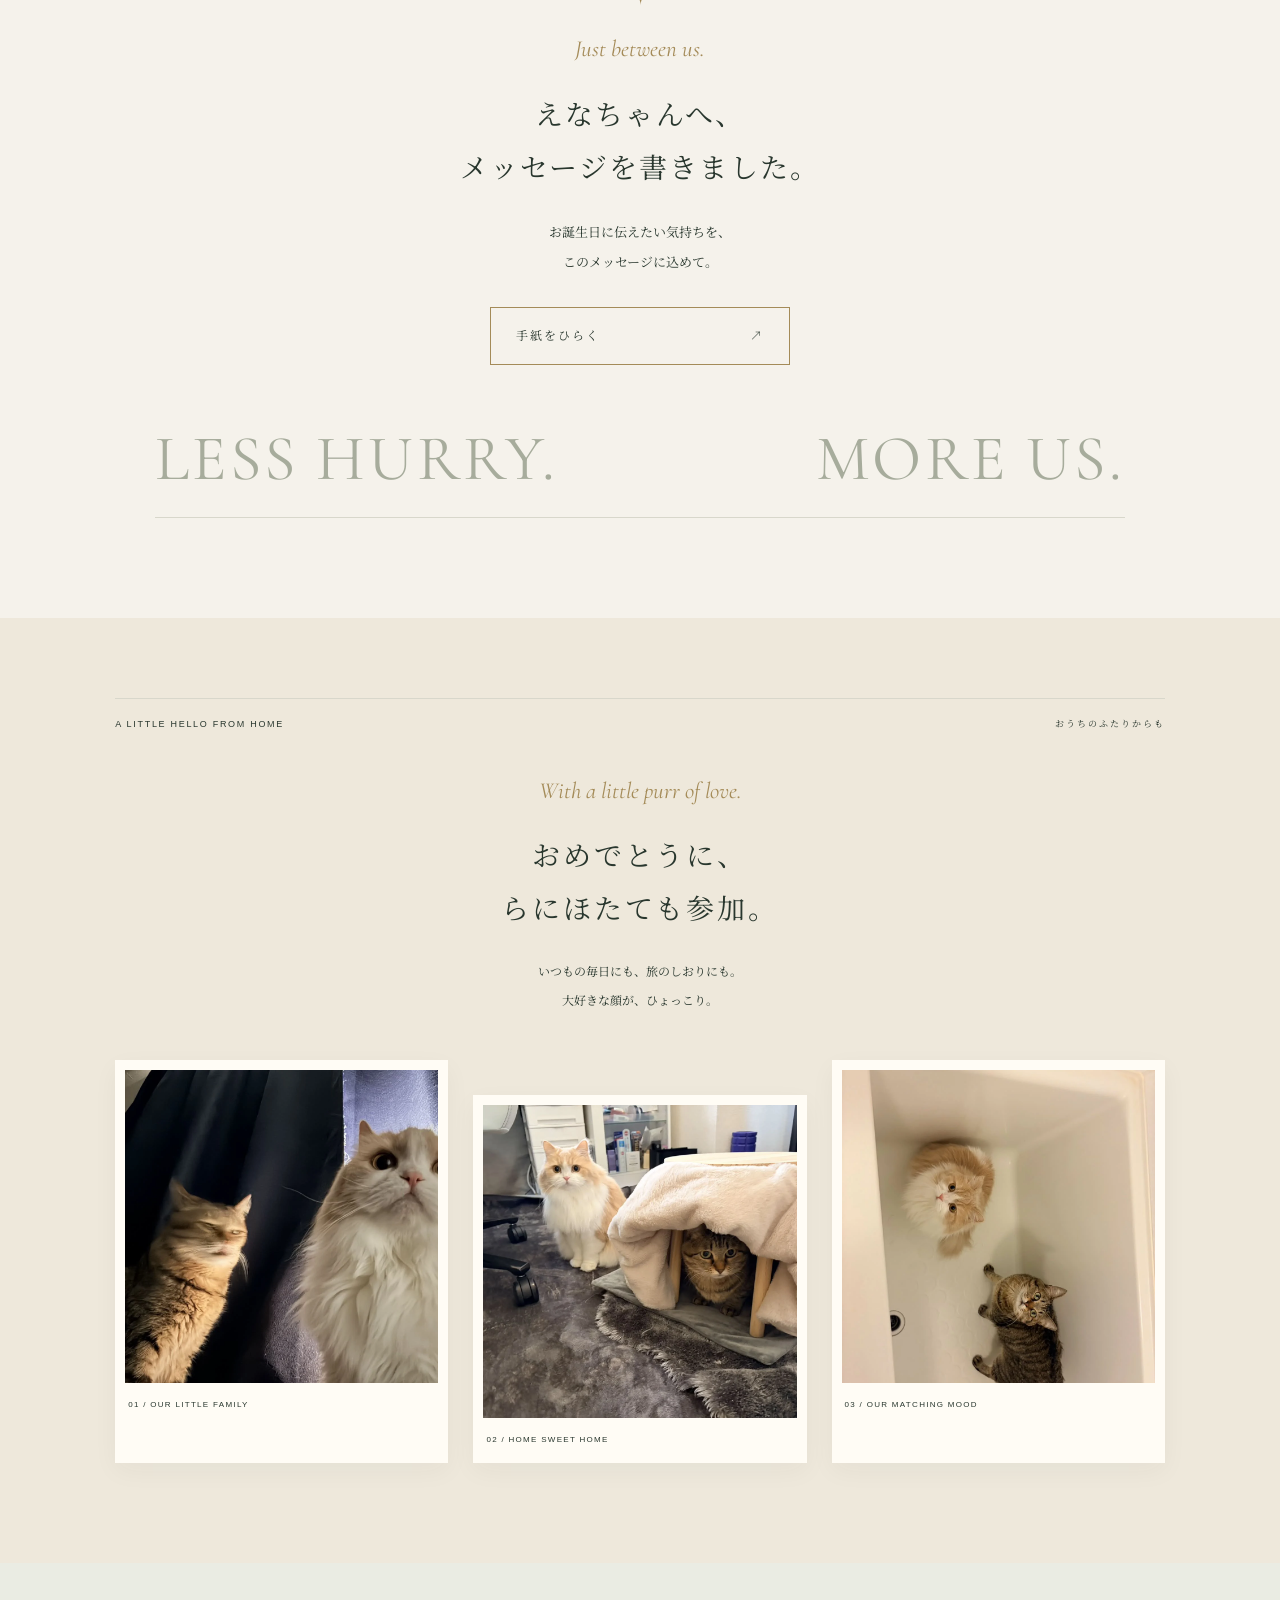
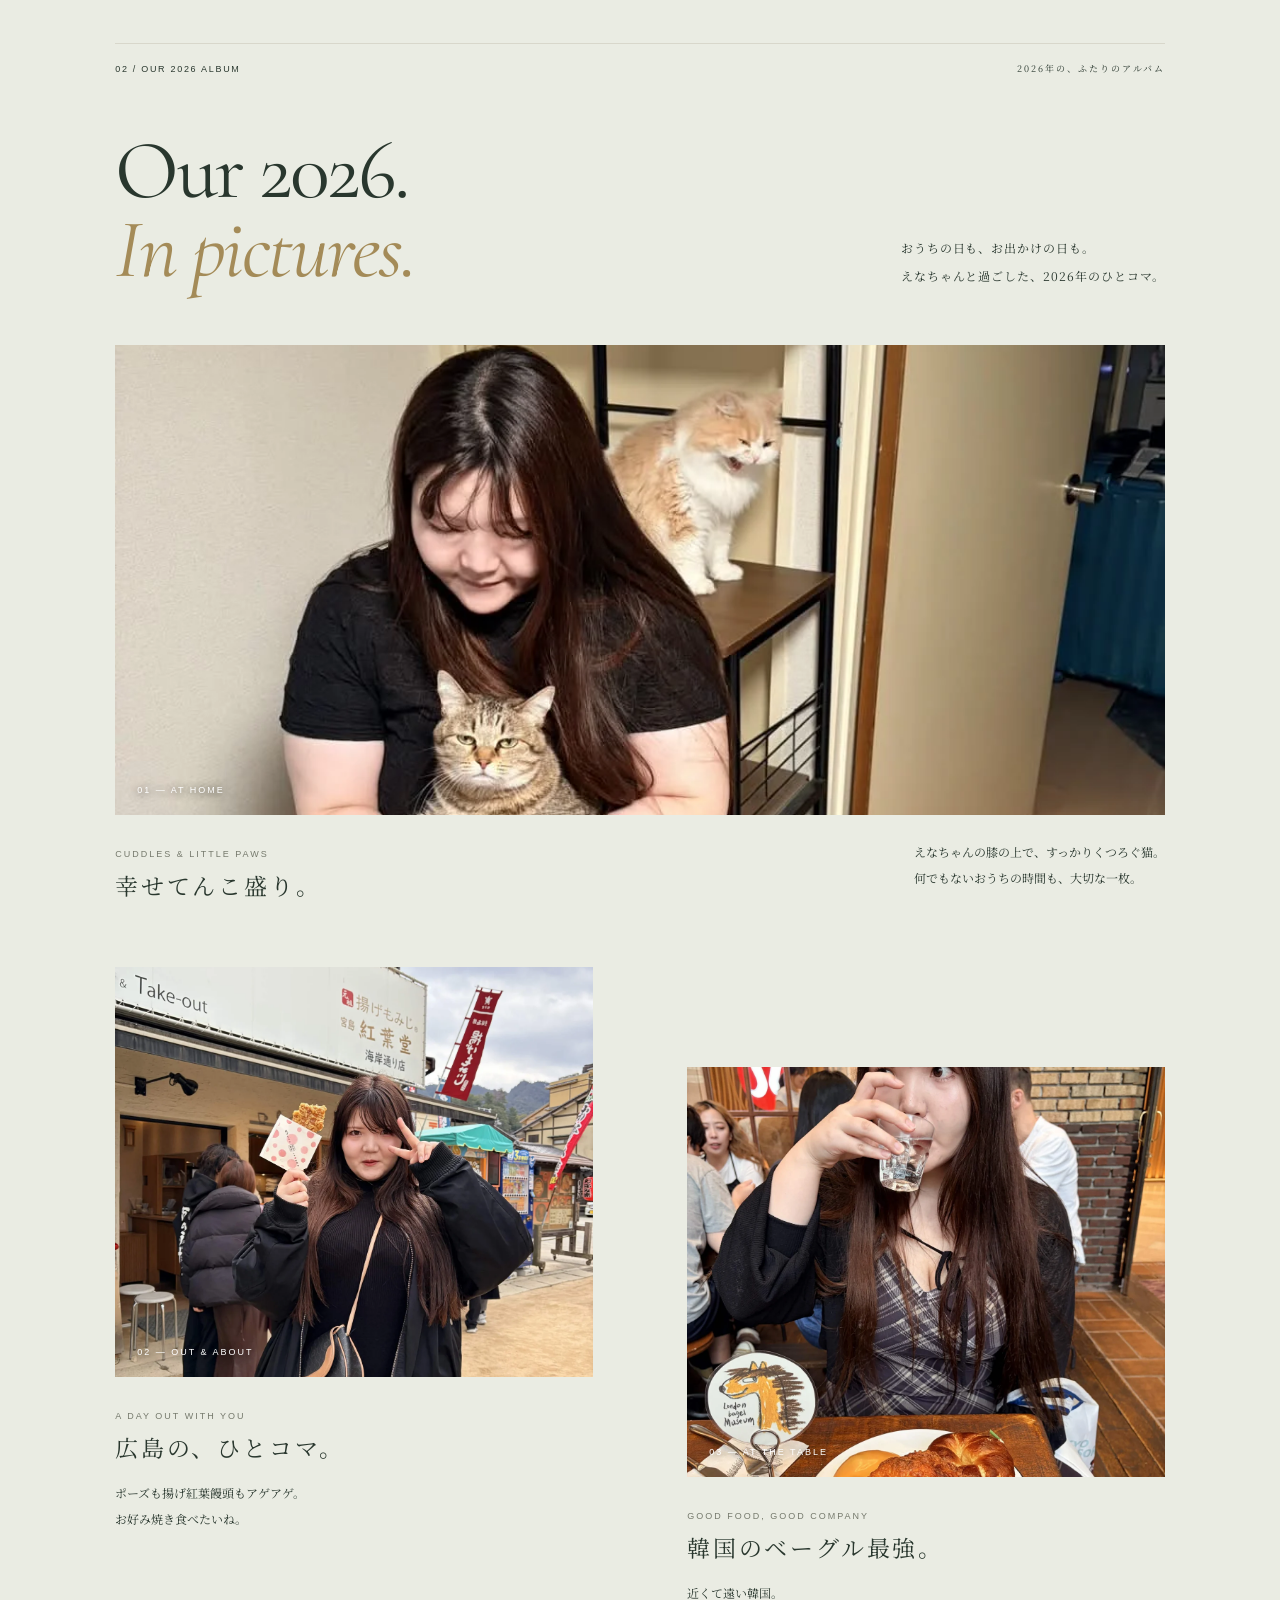
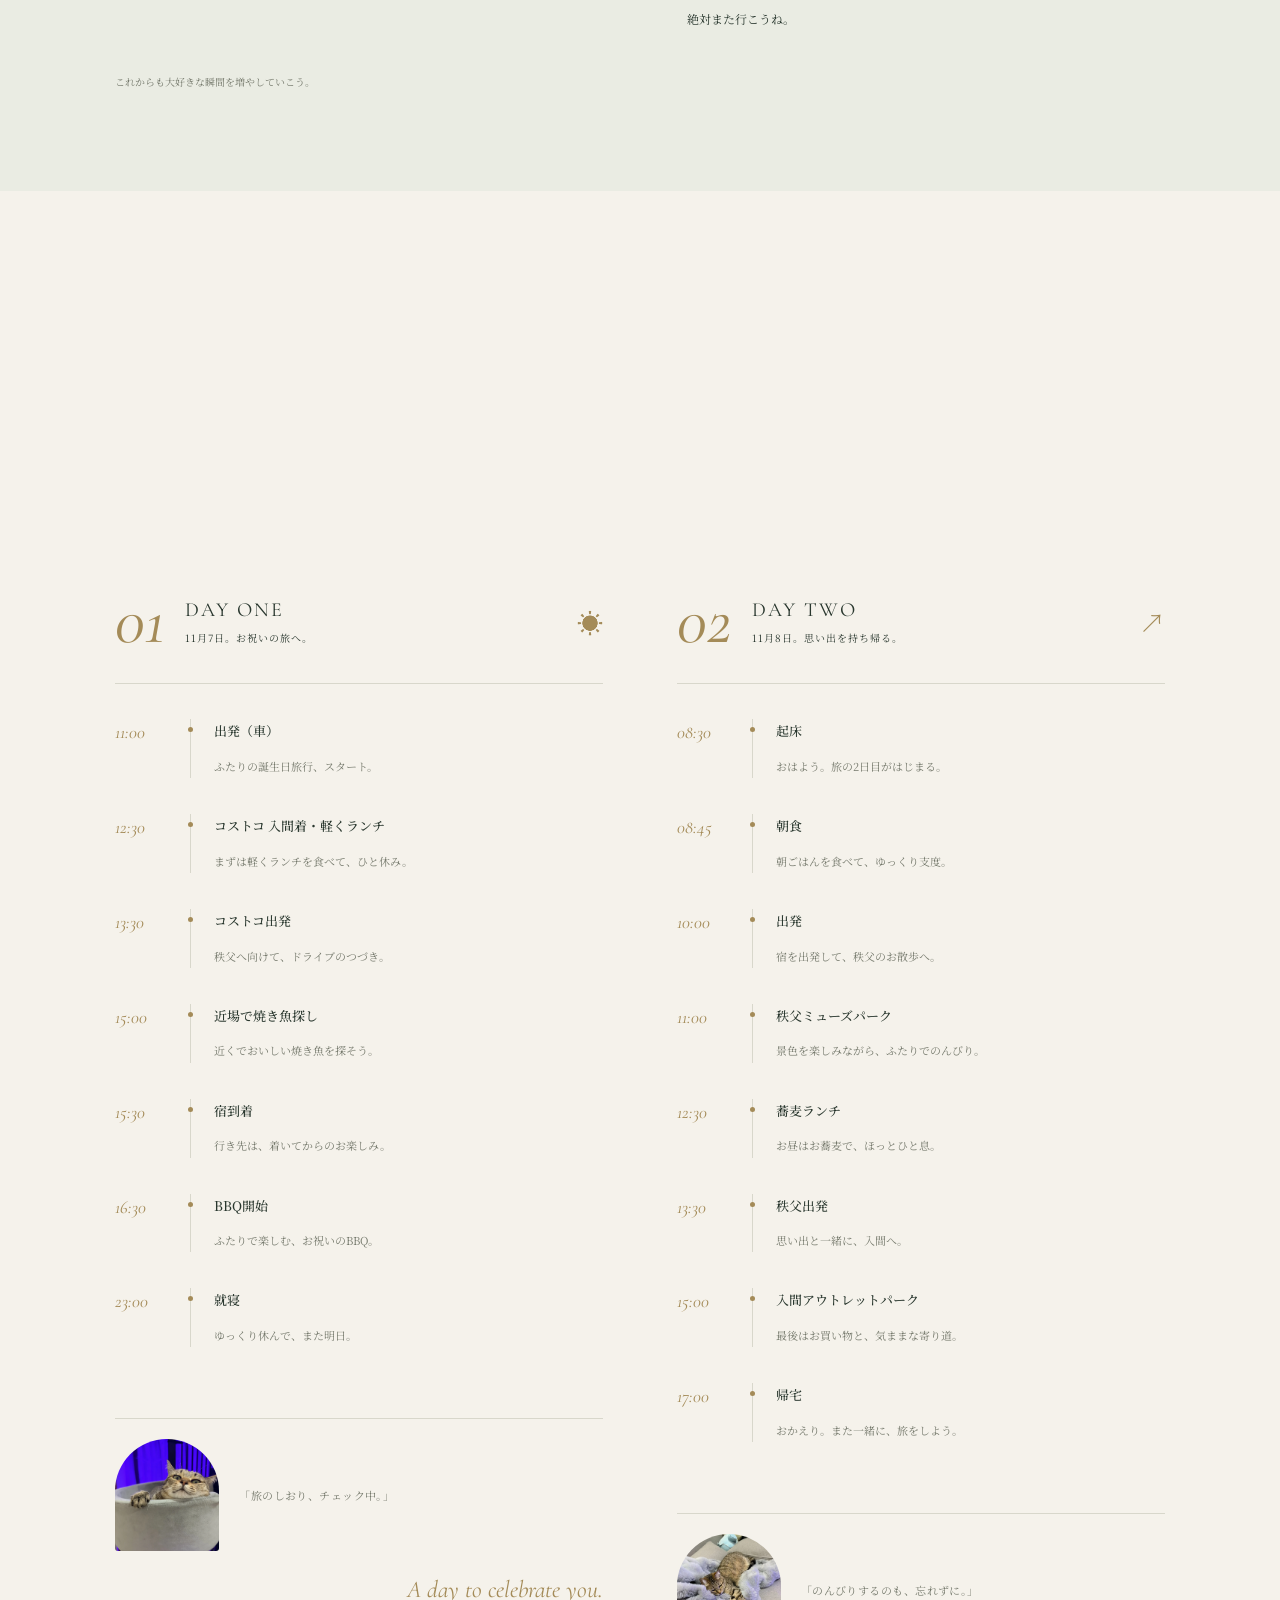
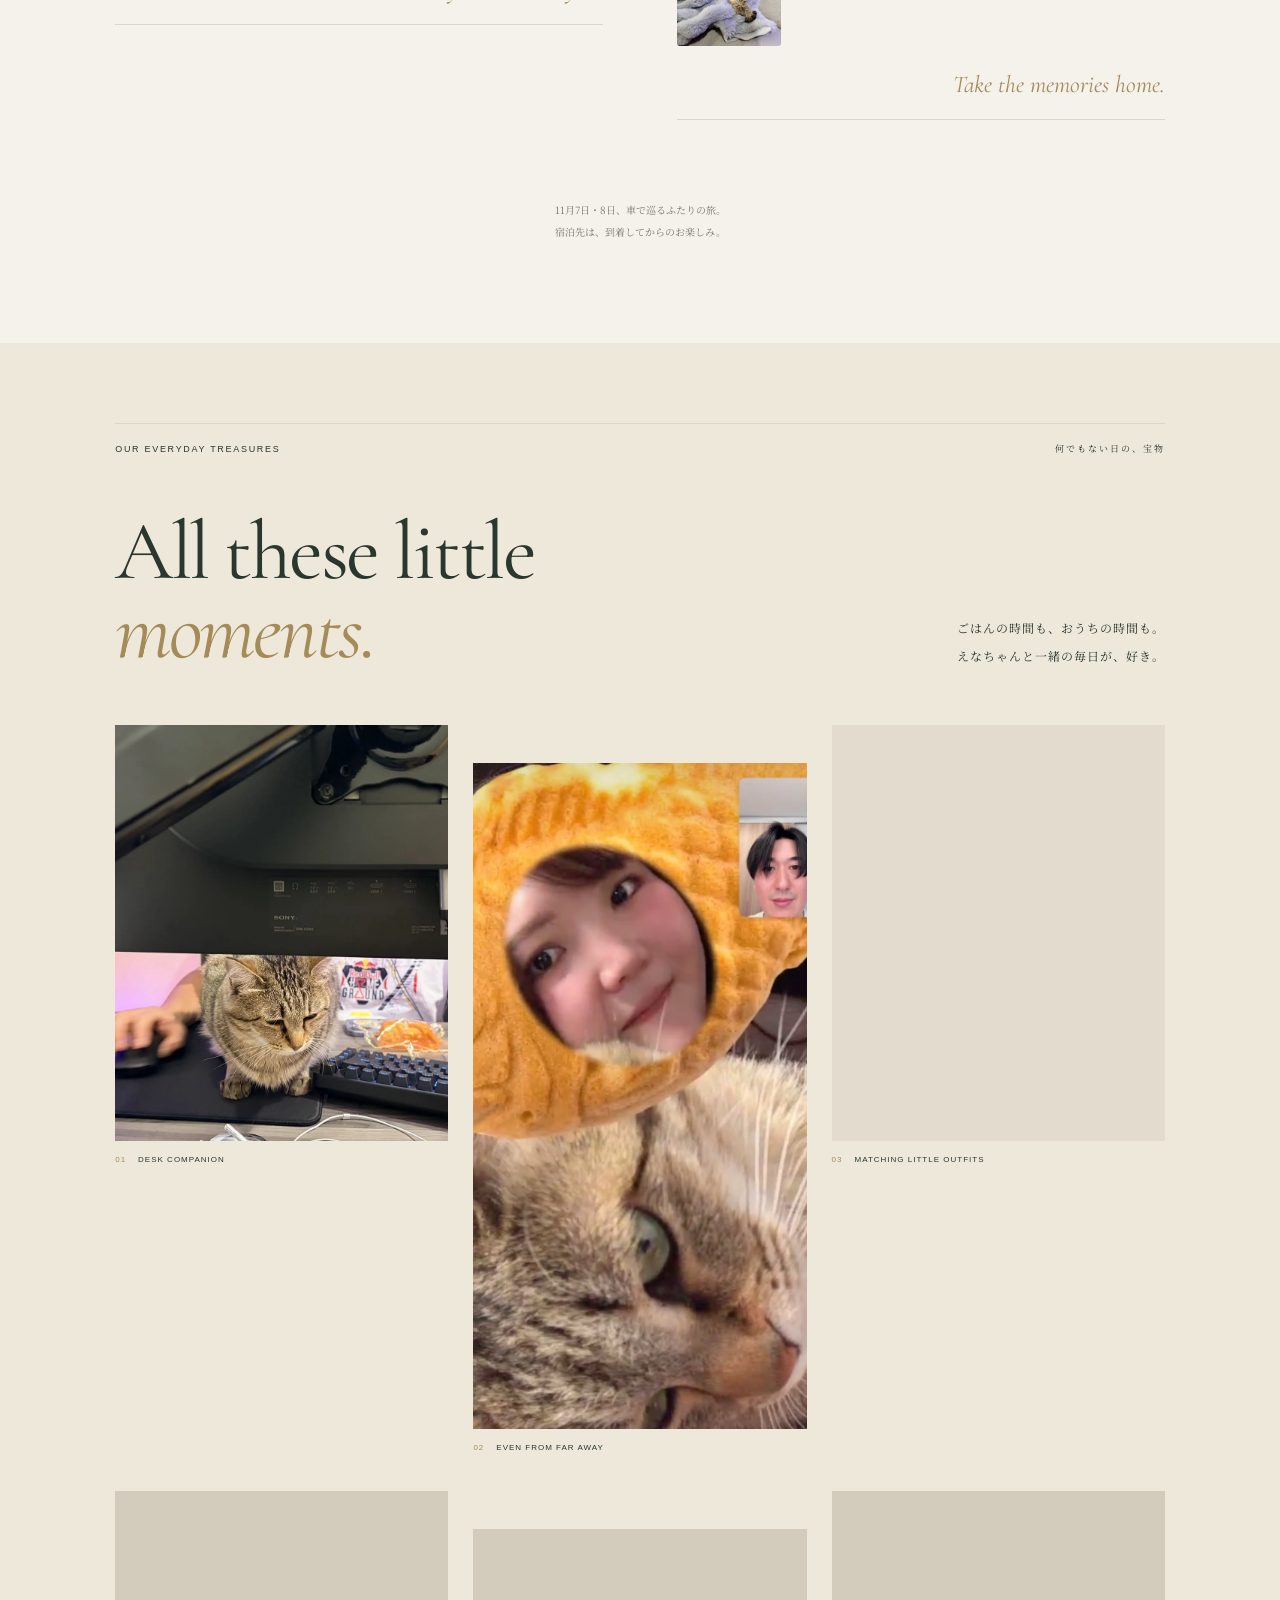
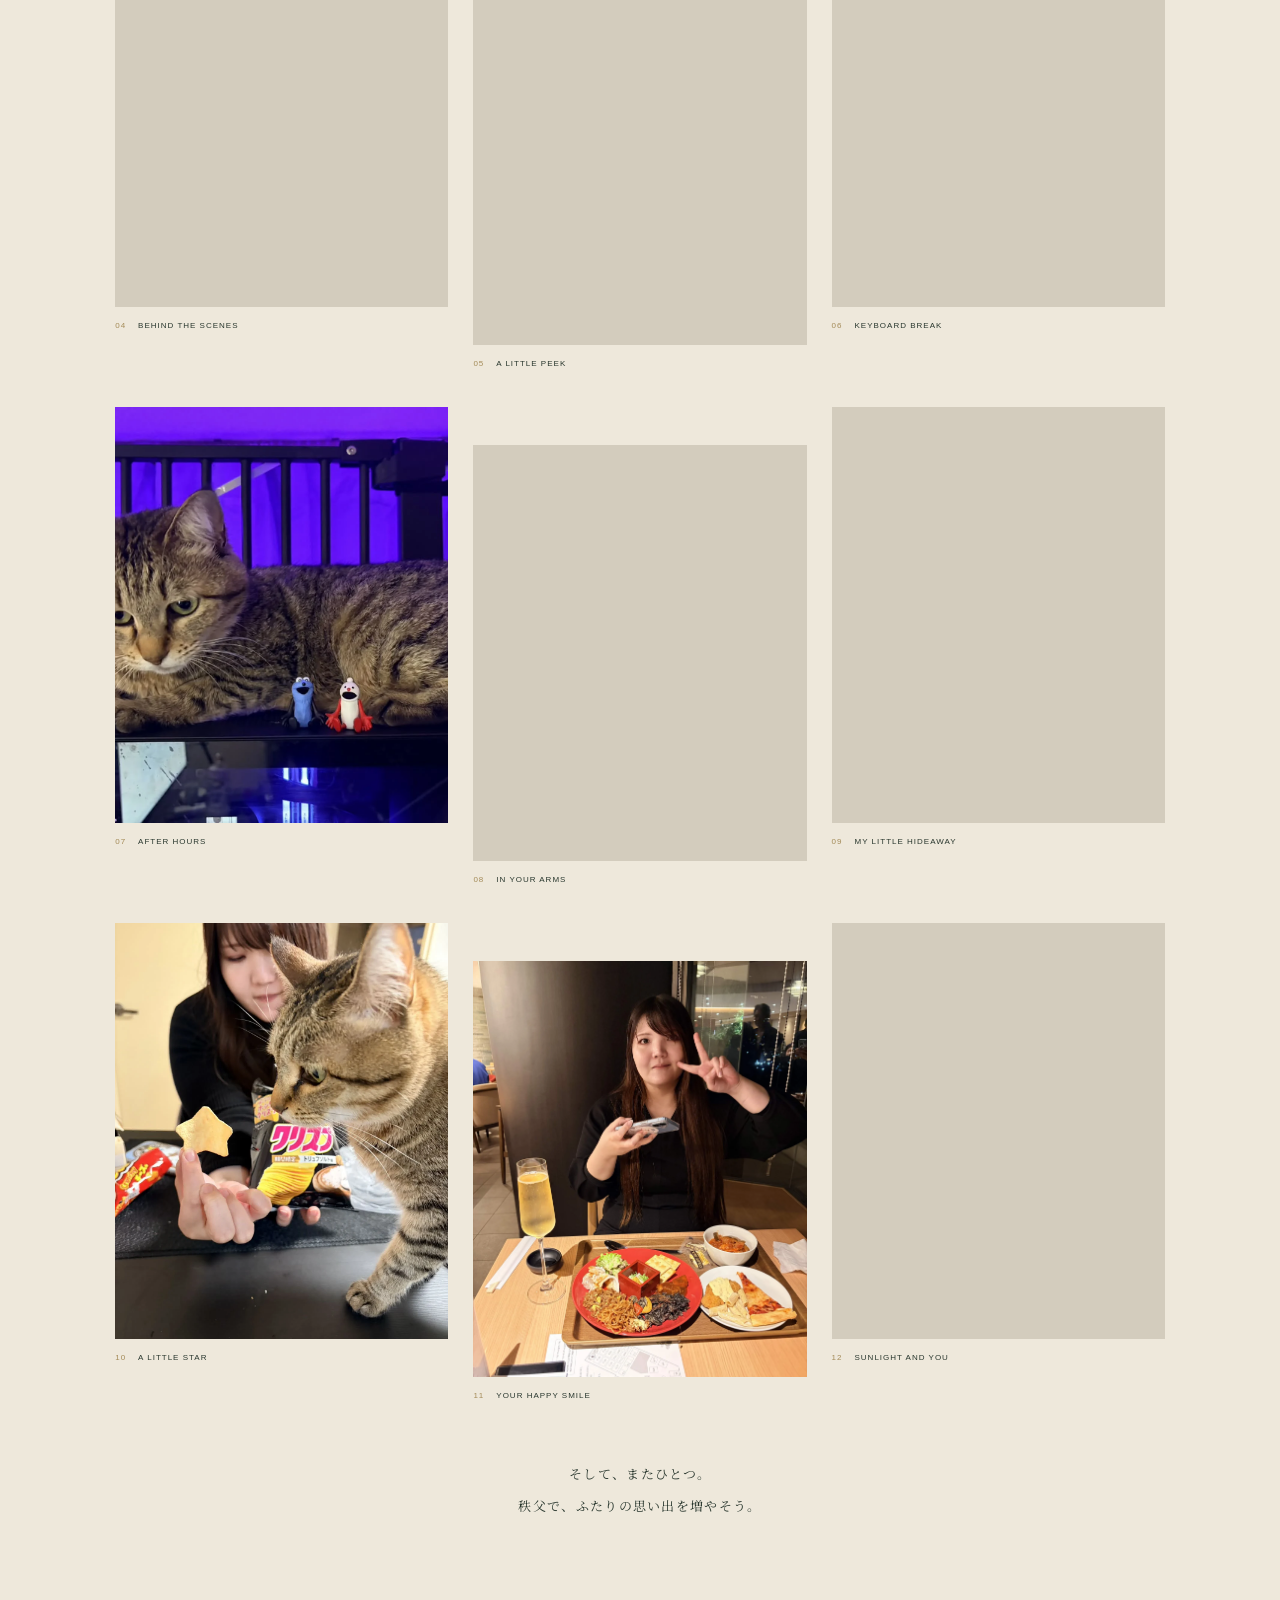
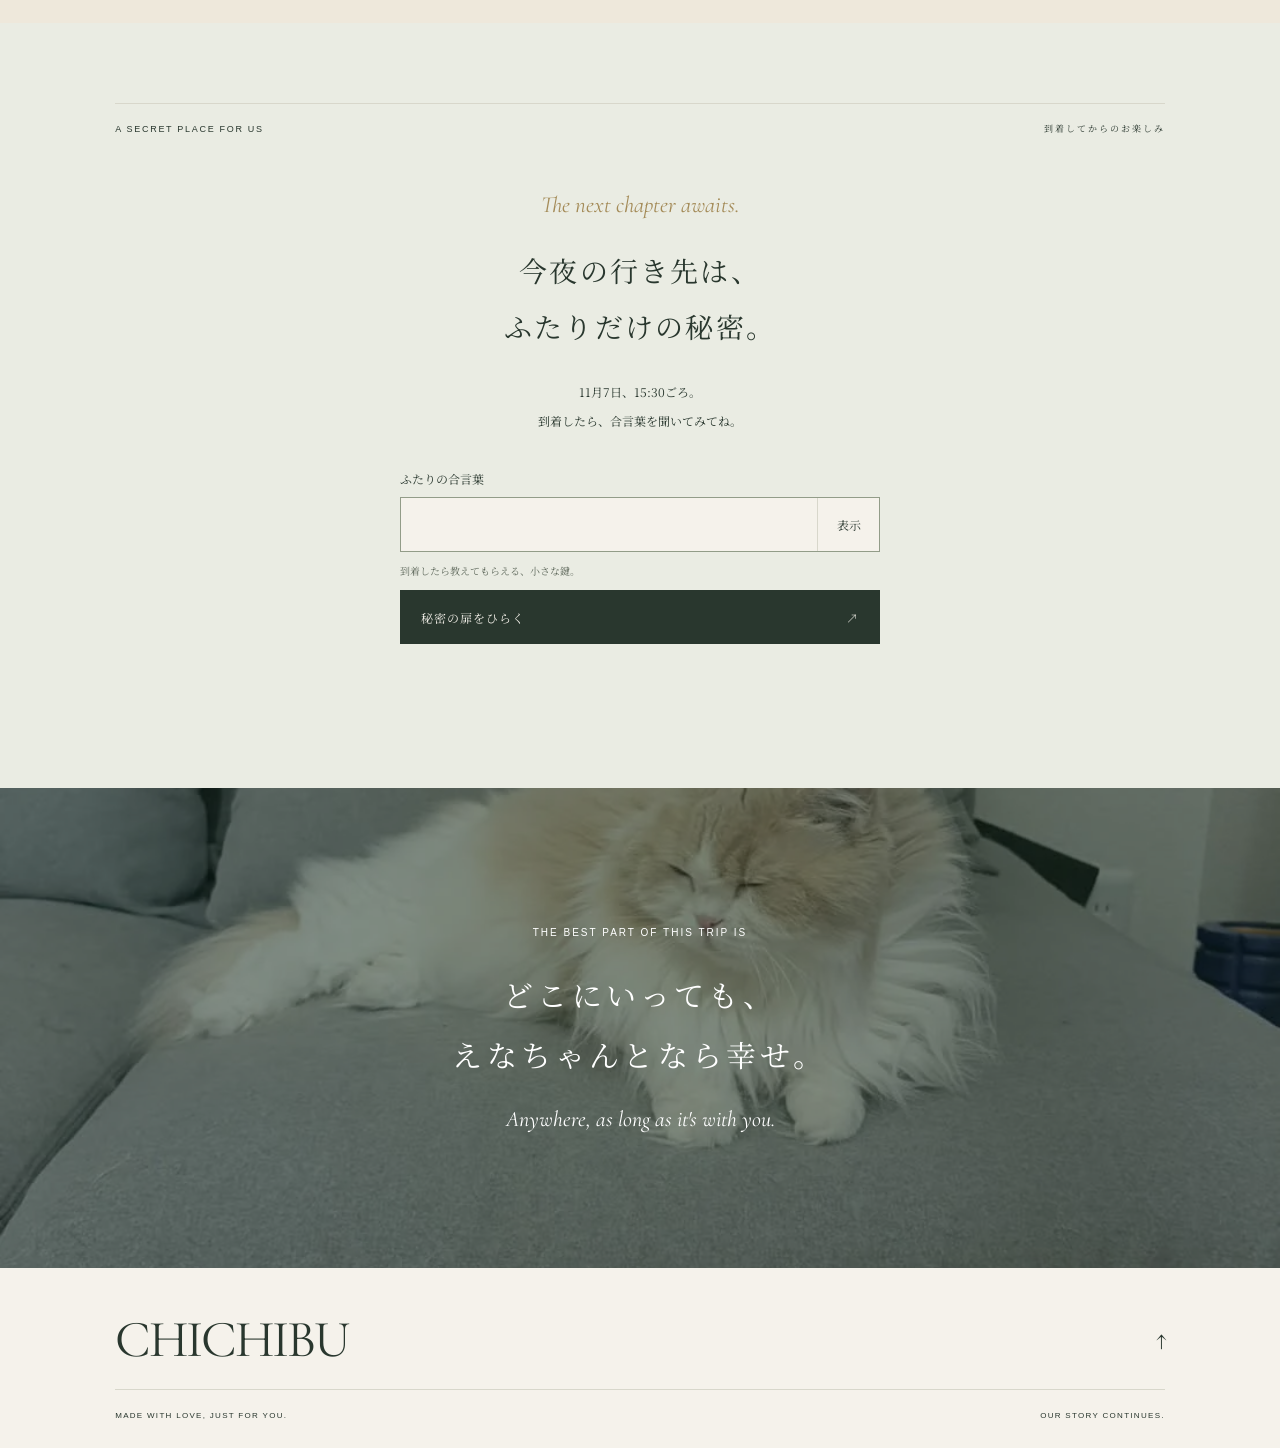
==== commit adcb5d53: "Update index.html" ====
--- a/index.html
+++ b/index.html
@@ -23,7 +23,7 @@
     </section>
 
     <section class="letter section-pad" id="letter" aria-labelledby="letter-title">
-      <div class="section-label reveal"><span>01 / A LETTER FOR YOU</span><span>えなへ</span></div>
+      <div class="section-label reveal"><span>01 / A LETTER FOR YOU</span><span>えなちゃんへ</span></div>
       <figure class="letter-photo reveal"><img src="assets/edition-02/photo-7668.webp" alt="ふたりで並んで撮った思い出の写真" loading="lazy" width="1477" height="1108"><figcaption>MY FAVORITE PLACE IS NEXT TO YOU.</figcaption></figure>
       <div class="letter-envelope reveal">
         <span class="star" aria-hidden="true">✧</span>
@@ -61,7 +61,7 @@
       <p class="plan-note reveal">11月7日・8日、車で巡るふたりの旅。<br>宿泊先は、到着してからのお楽しみ。</p>
     </section>
 
-    <section class="memories section-pad" id="memories" aria-labelledby="memories-title"><div class="section-label reveal"><span>OUR EVERYDAY TREASURES</span><span>何でもない日の、宝物</span></div><div class="section-heading reveal"><h2 id="memories-title">All these little<br><em>moments.</em></h2><p>ごはんの時間も、おうちの時間も。<br>えなと一緒の毎日が、好き。</p></div><div class="memory-grid"><figure class="memory-card memory-photo-0393 reveal"><div class="memory-image"><img src="assets/edition-02/photo-0393.webp" alt="デスクの隙間から顔を出す猫" loading="lazy" decoding="async" width="1477" height="1108"></div><figcaption><span>01</span>DESK COMPANION</figcaption></figure><figure class="memory-card memory-photo-0396 reveal"><div class="memory-image"><img src="assets/edition-02/photo-0396.webp" alt="ビデオ通話中の彼女とカメラに近づいた猫" loading="lazy" decoding="async" width="828" height="1800"></div><figcaption><span>02</span>EVEN FROM FAR AWAY</figcaption></figure><figure class="memory-card memory-photo-0397 reveal"><div class="memory-image"><img src="assets/edition-02/photo-0397.webp" alt="おそろいの服を着た2匹の猫" loading="lazy" decoding="async" width="896" height="1195"></div><figcaption><span>03</span>MATCHING LITTLE OUTFITS</figcaption></figure><figure class="memory-card memory-photo-0399 reveal"><div class="memory-image"><img src="assets/edition-02/photo-0399.webp" alt="モニターの裏でくつろぐ猫" loading="lazy" decoding="async" width="1108" height="1477"></div><figcaption><span>04</span>BEHIND THE SCENES</figcaption></figure><figure class="memory-card memory-photo-0402 reveal"><div class="memory-image"><img src="assets/edition-02/photo-0402.webp" alt="爪とぎのそばからこちらを見る猫" loading="lazy" decoding="async" width="1108" height="1477"></div><figcaption><span>05</span>A LITTLE PEEK</figcaption></figure><figure class="memory-card memory-photo-0403 reveal"><div class="memory-image"><img src="assets/edition-02/photo-0403.webp" alt="キーボードの上に寝転ぶ猫" loading="lazy" decoding="async" width="1477" height="1108"></div><figcaption><span>06</span>KEYBOARD BREAK</figcaption></figure><figure class="memory-card memory-photo-0404 reveal"><div class="memory-image"><img src="assets/edition-02/photo-0404.webp" alt="デスクでくつろぐ猫" loading="lazy" decoding="async" width="1477" height="1108"></div><figcaption><span>07</span>AFTER HOURS</figcaption></figure><figure class="memory-card memory-photo-0406 reveal"><div class="memory-image"><img src="assets/edition-02/photo-0406.webp" alt="抱っこされて気持ちよさそうに目を閉じる猫" loading="lazy" decoding="async" width="1477" height="1108"></div><figcaption><span>08</span>IN YOUR ARMS</figcaption></figure><figure class="memory-card memory-photo-0407 reveal"><div class="memory-image"><img src="assets/edition-02/photo-0407.webp" alt="毛布のおうちから顔をのぞかせる猫" loading="lazy" decoding="async" width="1477" height="1108"></div><figcaption><span>09</span>MY LITTLE HIDEAWAY</figcaption></figure><figure class="memory-card memory-photo-0408 reveal"><div class="memory-image"><img src="assets/edition-02/photo-0408.webp" alt="星形のお菓子を見つめる猫と彼女" loading="lazy" decoding="async" width="1108" height="1477"></div><figcaption><span>10</span>A LITTLE STAR</figcaption></figure><figure class="memory-card memory-photo-7689 reveal"><div class="memory-image"><img src="assets/edition-02/photo-7689.webp" alt="食事を前に笑顔でピースする彼女" loading="lazy" decoding="async" width="1350" height="1800"></div><figcaption><span>11</span>YOUR HAPPY SMILE</figcaption></figure><figure class="memory-card memory-photo-7702 reveal"><div class="memory-image"><img src="assets/edition-02/photo-7702.webp" alt="窓辺でピースをする彼女" loading="lazy" decoding="async" width="1350" height="1800"></div><figcaption><span>12</span>SUNLIGHT AND YOU</figcaption></figure></div><p class="memory-note reveal">そして、またひとつ。<br>秩父で、ふたりの思い出を増やそう。</p></section>
+    <section class="memories section-pad" id="memories" aria-labelledby="memories-title"><div class="section-label reveal"><span>OUR EVERYDAY TREASURES</span><span>何でもない日の、宝物</span></div><div class="section-heading reveal"><h2 id="memories-title">All these little<br><em>moments.</em></h2><p>ごはんの時間も、おうちの時間も。<br>えなちゃんと一緒の毎日が、好き。</p></div><div class="memory-grid"><figure class="memory-card memory-photo-0393 reveal"><div class="memory-image"><img src="assets/edition-02/photo-0393.webp" alt="デスクの隙間から顔を出す猫" loading="lazy" decoding="async" width="1477" height="1108"></div><figcaption><span>01</span>DESK COMPANION</figcaption></figure><figure class="memory-card memory-photo-0396 reveal"><div class="memory-image"><img src="assets/edition-02/photo-0396.webp" alt="ビデオ通話中の彼女とカメラに近づいた猫" loading="lazy" decoding="async" width="828" height="1800"></div><figcaption><span>02</span>EVEN FROM FAR AWAY</figcaption></figure><figure class="memory-card memory-photo-0397 reveal"><div class="memory-image"><img src="assets/edition-02/photo-0397.webp" alt="おそろいの服を着た2匹の猫" loading="lazy" decoding="async" width="896" height="1195"></div><figcaption><span>03</span>MATCHING LITTLE OUTFITS</figcaption></figure><figure class="memory-card memory-photo-0399 reveal"><div class="memory-image"><img src="assets/edition-02/photo-0399.webp" alt="モニターの裏でくつろぐ猫" loading="lazy" decoding="async" width="1108" height="1477"></div><figcaption><span>04</span>BEHIND THE SCENES</figcaption></figure><figure class="memory-card memory-photo-0402 reveal"><div class="memory-image"><img src="assets/edition-02/photo-0402.webp" alt="爪とぎのそばからこちらを見る猫" loading="lazy" decoding="async" width="1108" height="1477"></div><figcaption><span>05</span>A LITTLE PEEK</figcaption></figure><figure class="memory-card memory-photo-0403 reveal"><div class="memory-image"><img src="assets/edition-02/photo-0403.webp" alt="キーボードの上に寝転ぶ猫" loading="lazy" decoding="async" width="1477" height="1108"></div><figcaption><span>06</span>KEYBOARD BREAK</figcaption></figure><figure class="memory-card memory-photo-0404 reveal"><div class="memory-image"><img src="assets/edition-02/photo-0404.webp" alt="デスクでくつろぐ猫" loading="lazy" decoding="async" width="1477" height="1108"></div><figcaption><span>07</span>AFTER HOURS</figcaption></figure><figure class="memory-card memory-photo-0406 reveal"><div class="memory-image"><img src="assets/edition-02/photo-0406.webp" alt="抱っこされて気持ちよさそうに目を閉じる猫" loading="lazy" decoding="async" width="1477" height="1108"></div><figcaption><span>08</span>IN YOUR ARMS</figcaption></figure><figure class="memory-card memory-photo-0407 reveal"><div class="memory-image"><img src="assets/edition-02/photo-0407.webp" alt="毛布のおうちから顔をのぞかせる猫" loading="lazy" decoding="async" width="1477" height="1108"></div><figcaption><span>09</span>MY LITTLE HIDEAWAY</figcaption></figure><figure class="memory-card memory-photo-0408 reveal"><div class="memory-image"><img src="assets/edition-02/photo-0408.webp" alt="星形のお菓子を見つめる猫と彼女" loading="lazy" decoding="async" width="1108" height="1477"></div><figcaption><span>10</span>A LITTLE STAR</figcaption></figure><figure class="memory-card memory-photo-7689 reveal"><div class="memory-image"><img src="assets/edition-02/photo-7689.webp" alt="食事を前に笑顔でピースする彼女" loading="lazy" decoding="async" width="1350" height="1800"></div><figcaption><span>11</span>YOUR HAPPY SMILE</figcaption></figure><figure class="memory-card memory-photo-7702 reveal"><div class="memory-image"><img src="assets/edition-02/photo-7702.webp" alt="窓辺でピースをする彼女" loading="lazy" decoding="async" width="1350" height="1800"></div><figcaption><span>12</span>SUNLIGHT AND YOU</figcaption></figure></div><p class="memory-note reveal">そして、またひとつ。<br>秩父で、ふたりの思い出を増やそう。</p></section>
 
     <section class="stay section-pad" id="stay" aria-labelledby="stay-title">
       <div class="section-label reveal"><span>A SECRET PLACE FOR US</span><span>到着してからのお楽しみ</span></div>
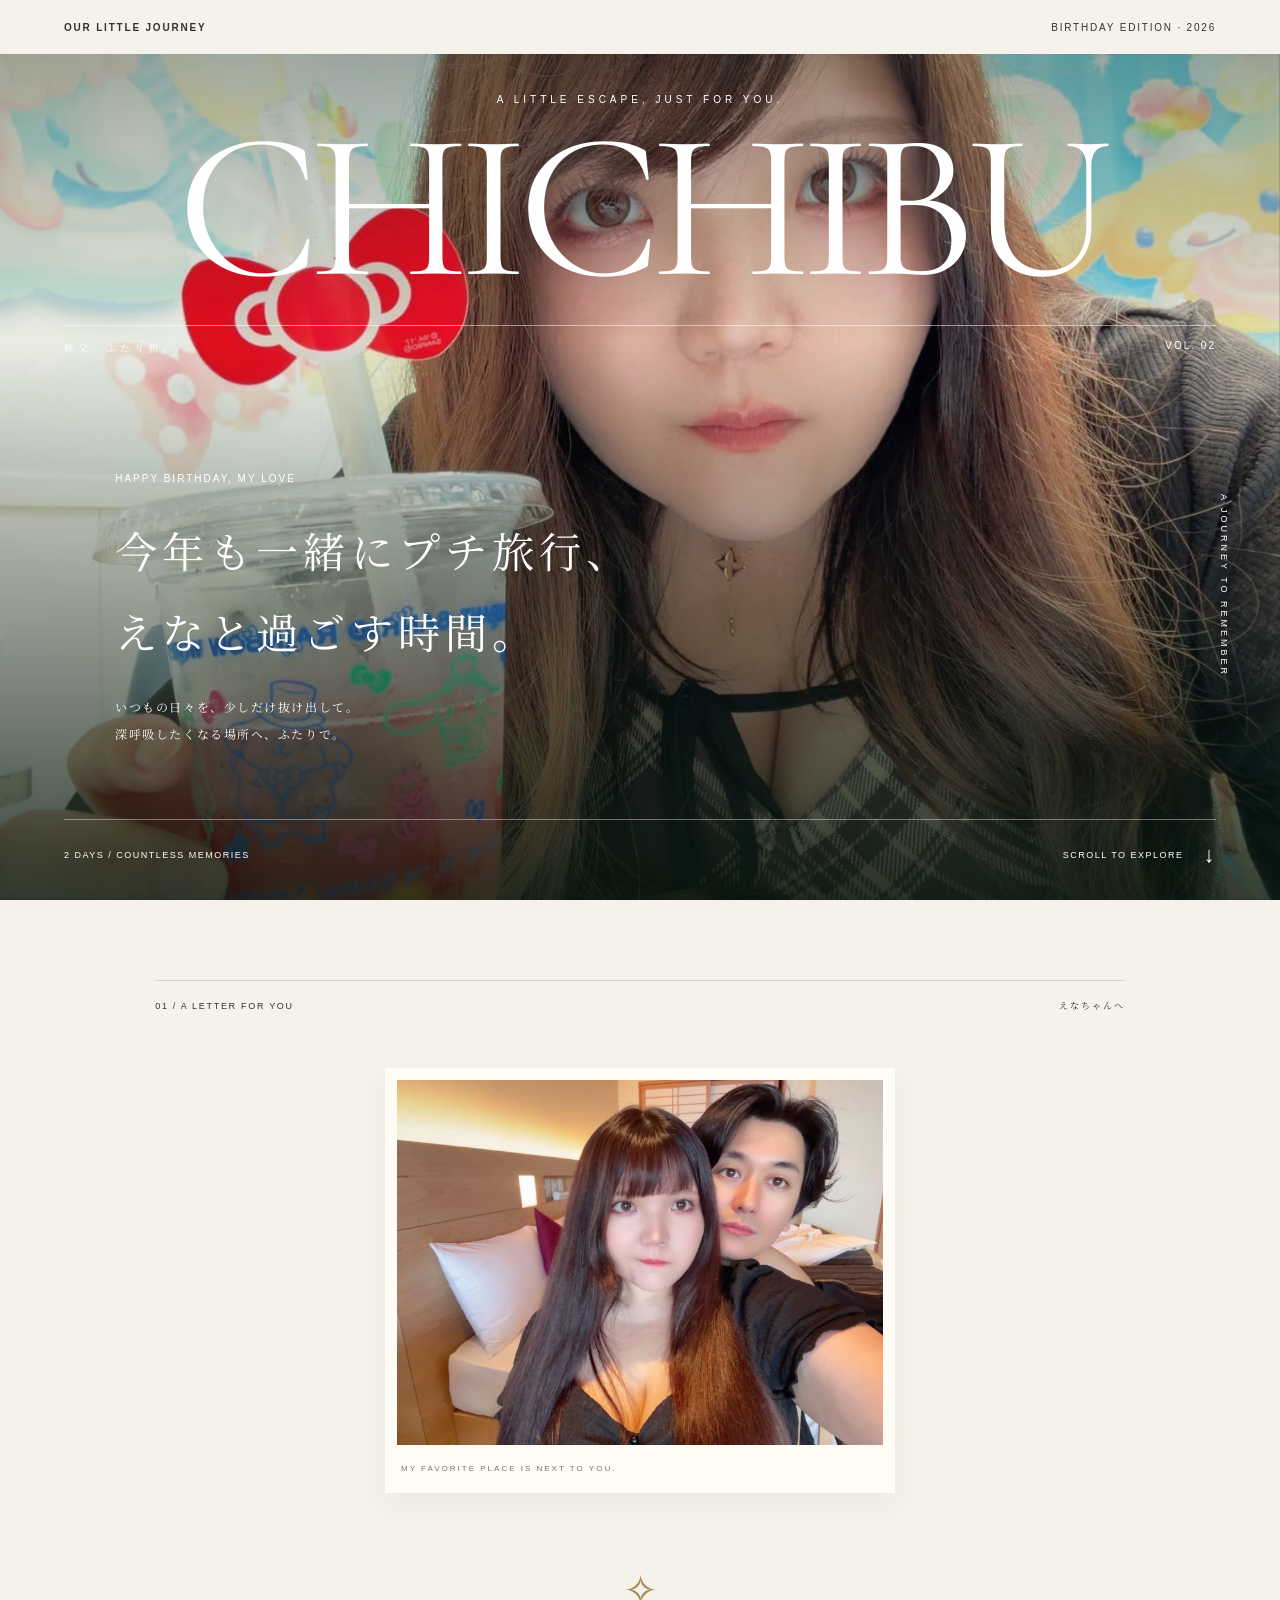
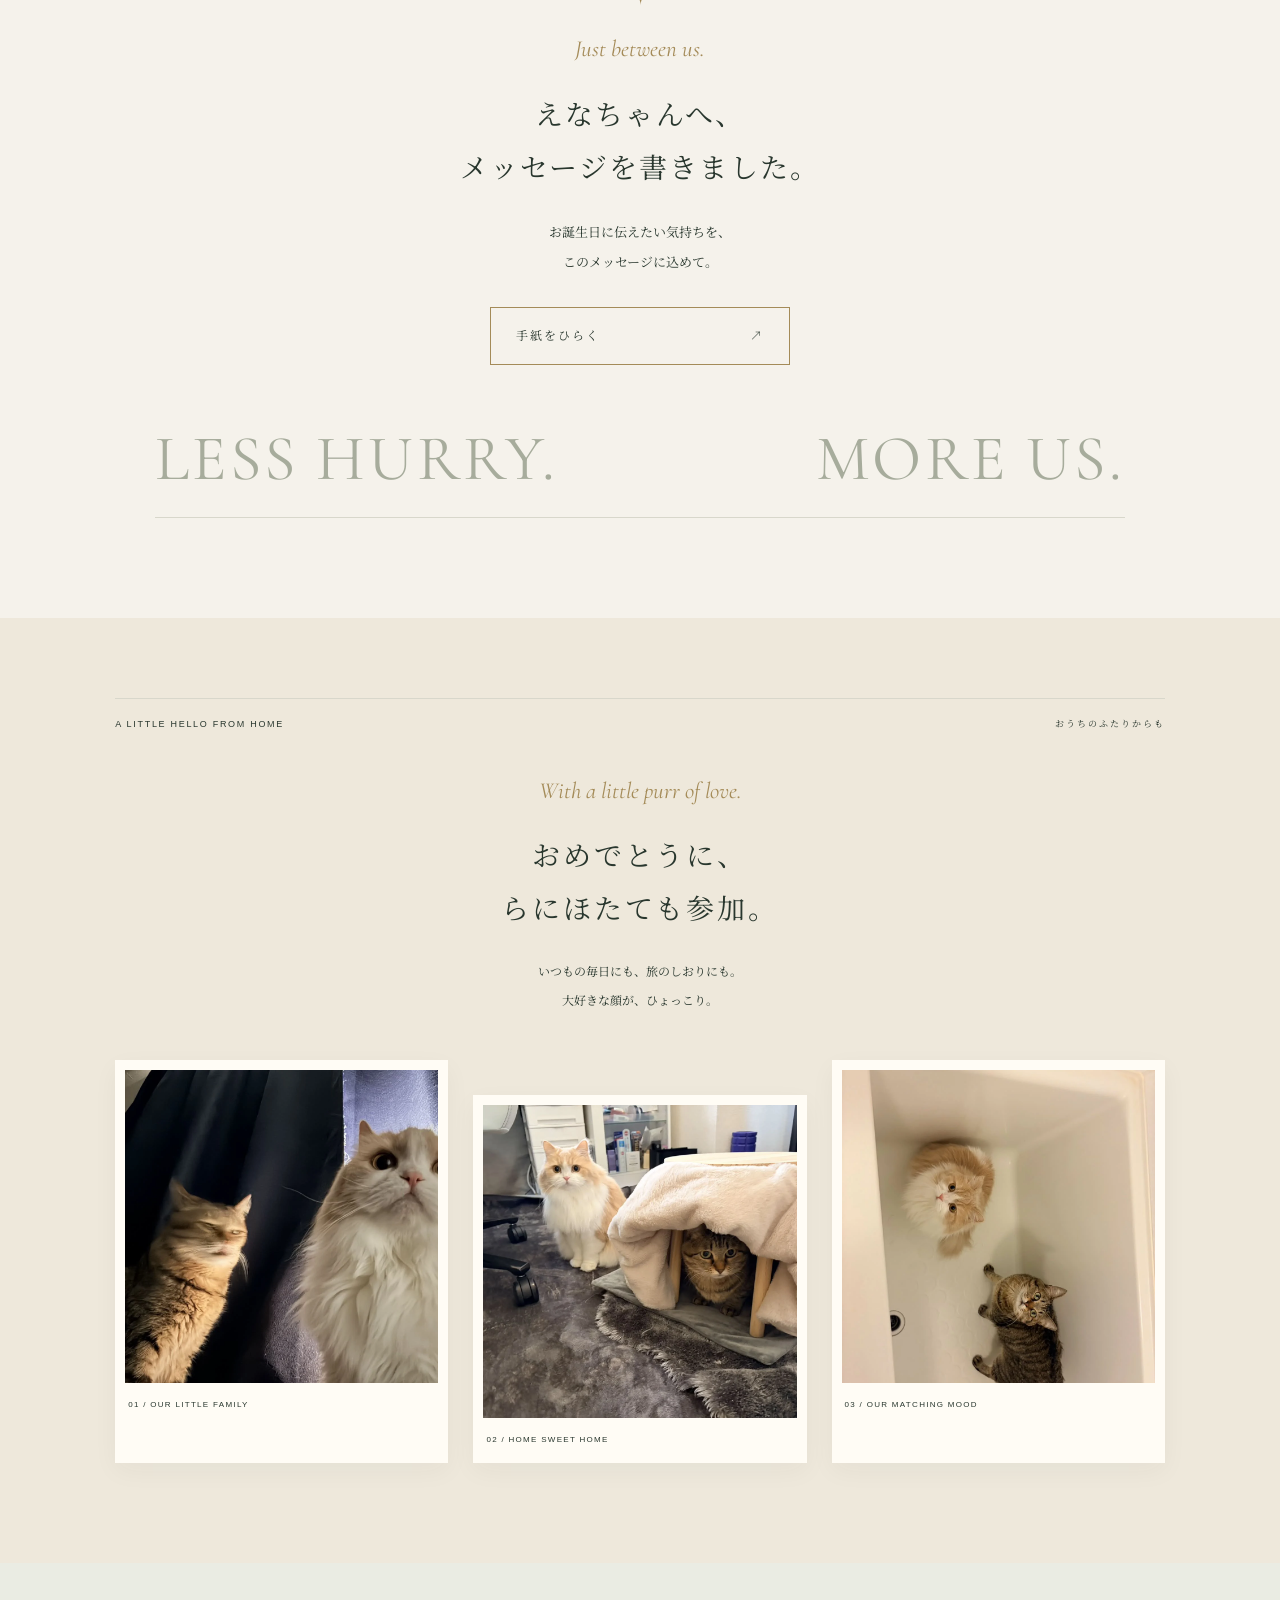
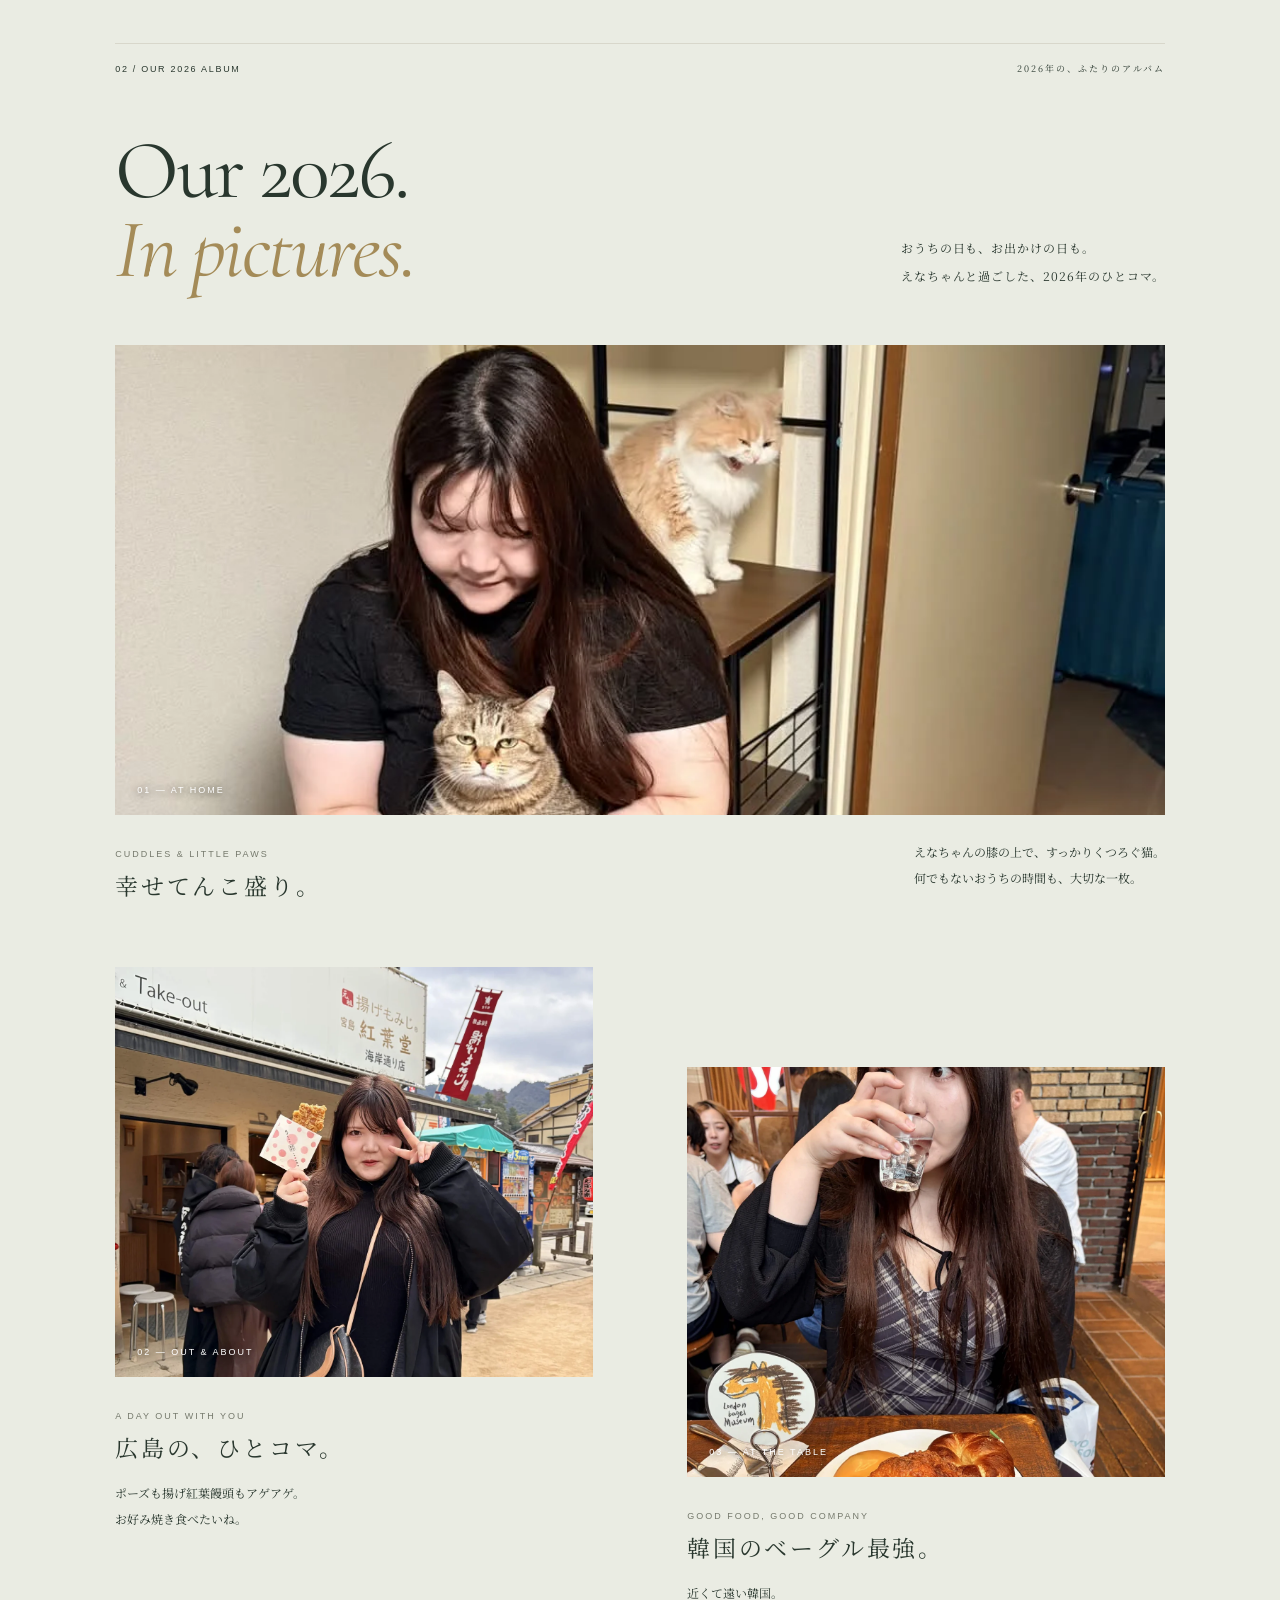
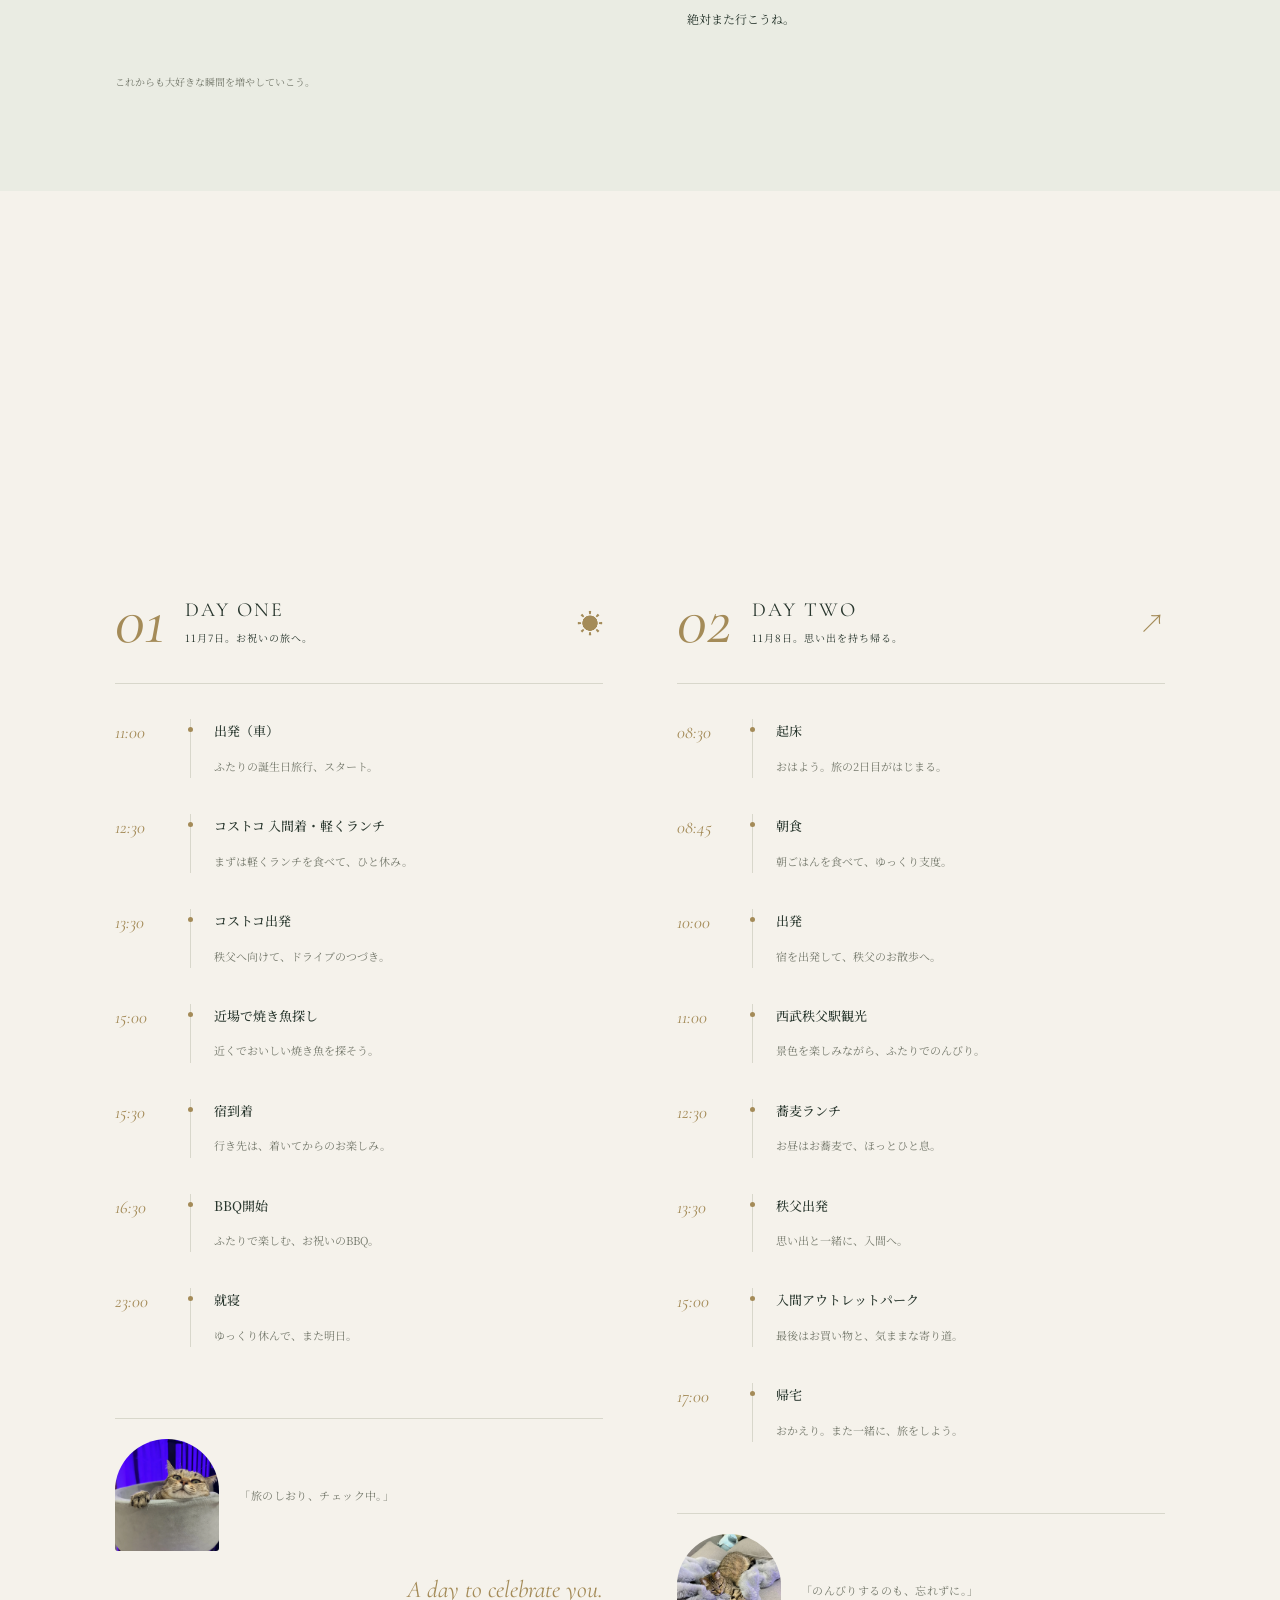
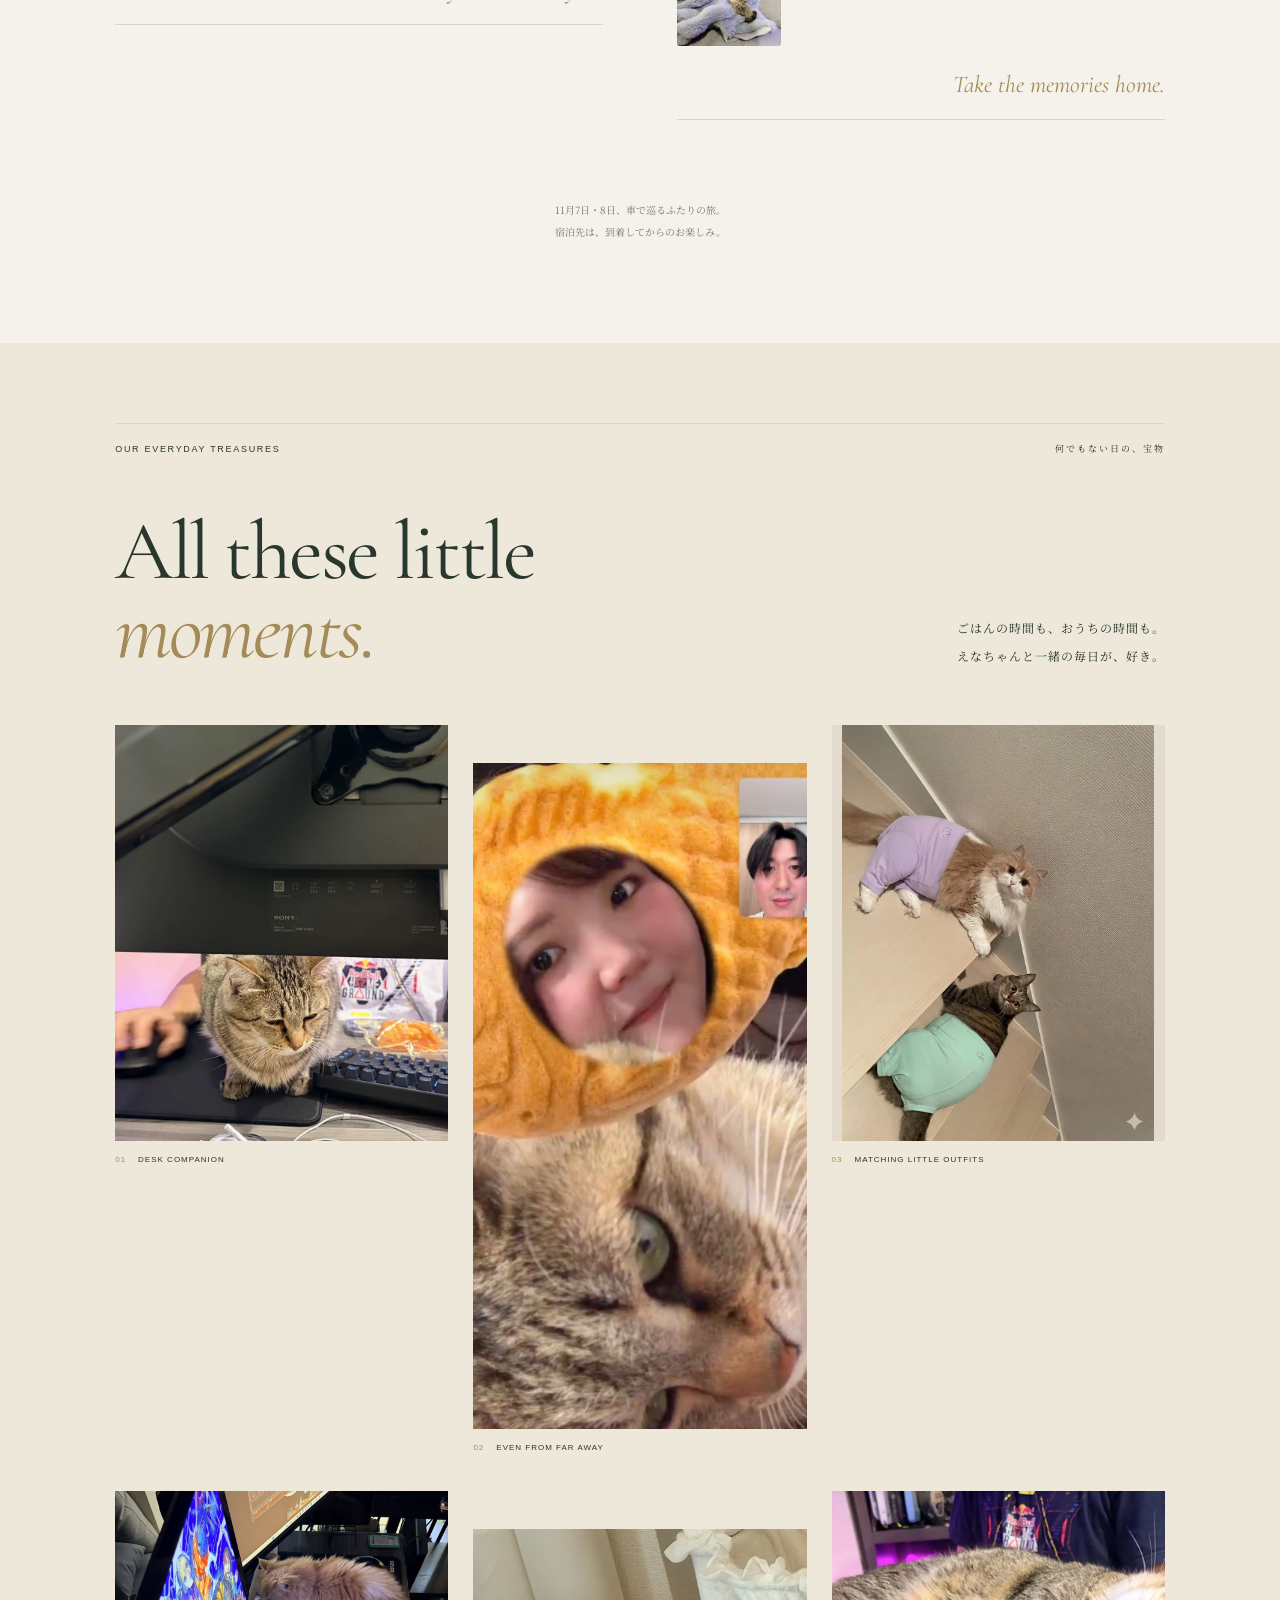
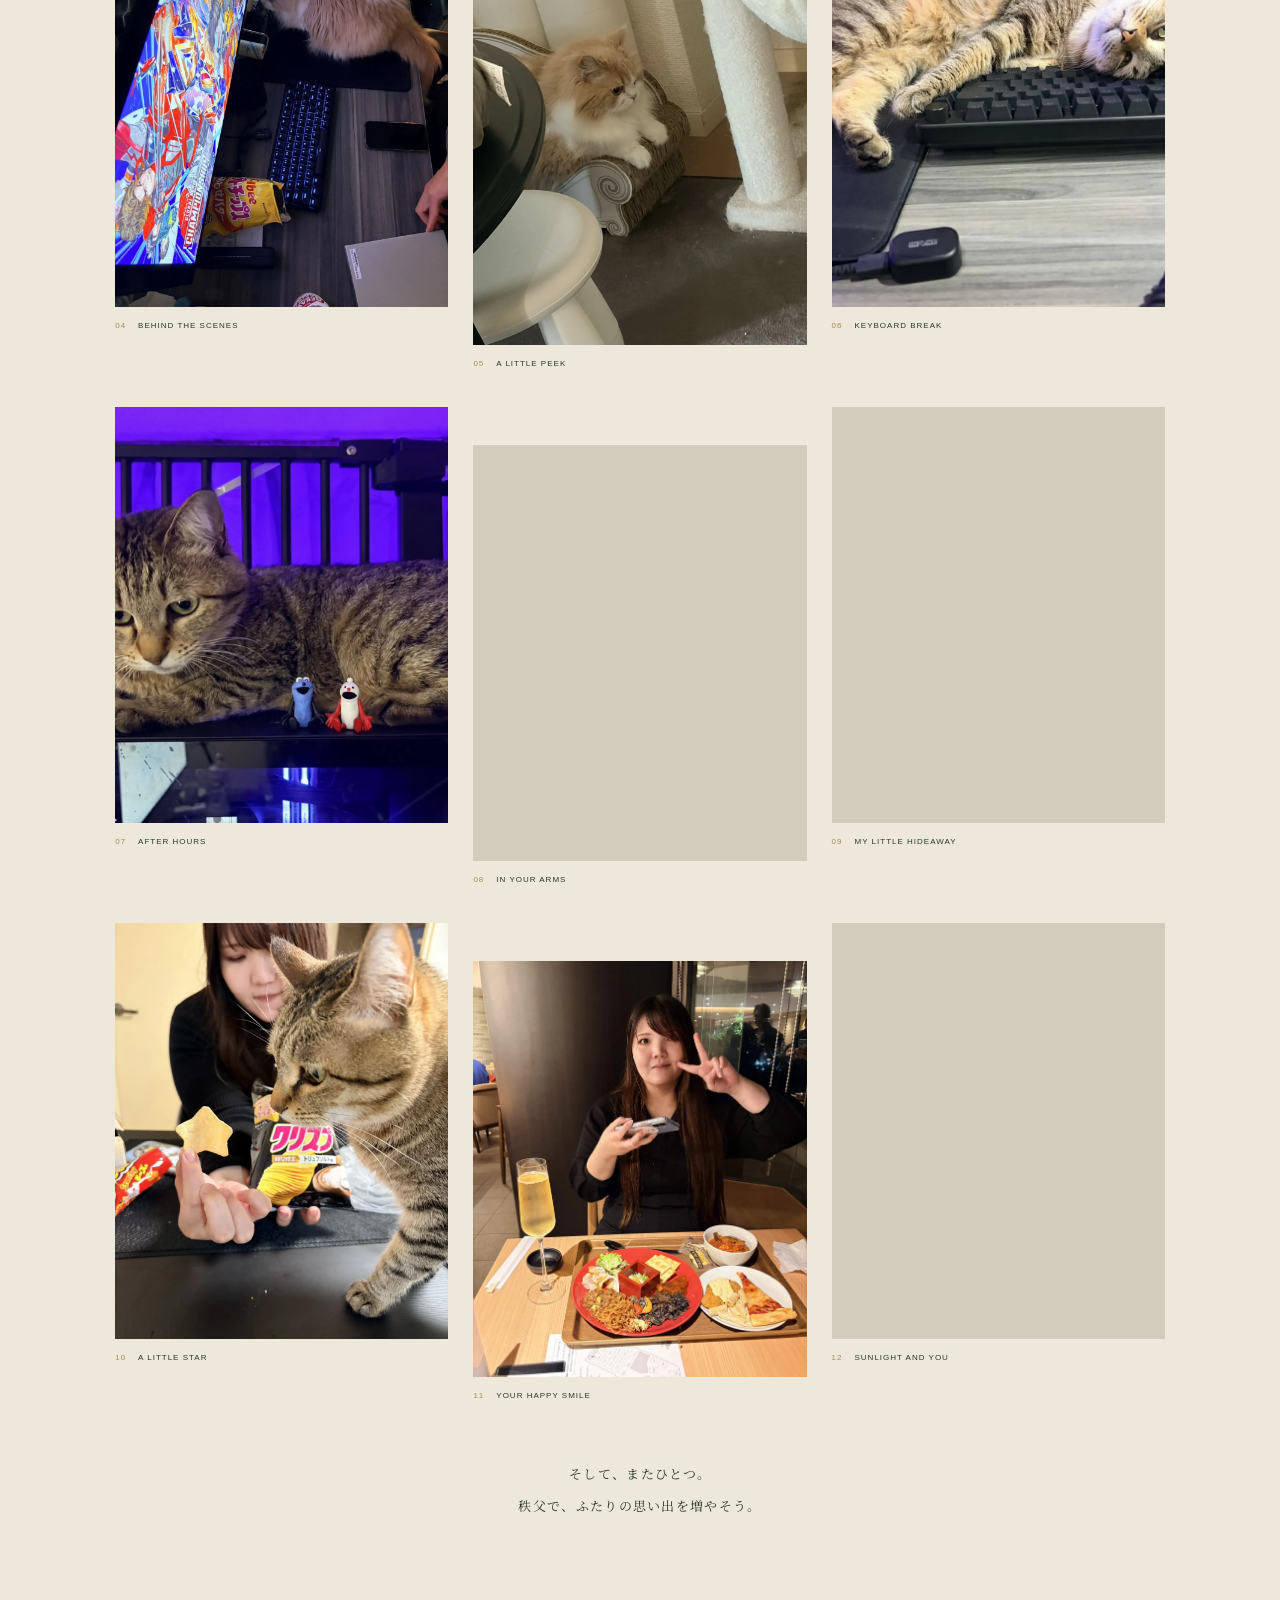
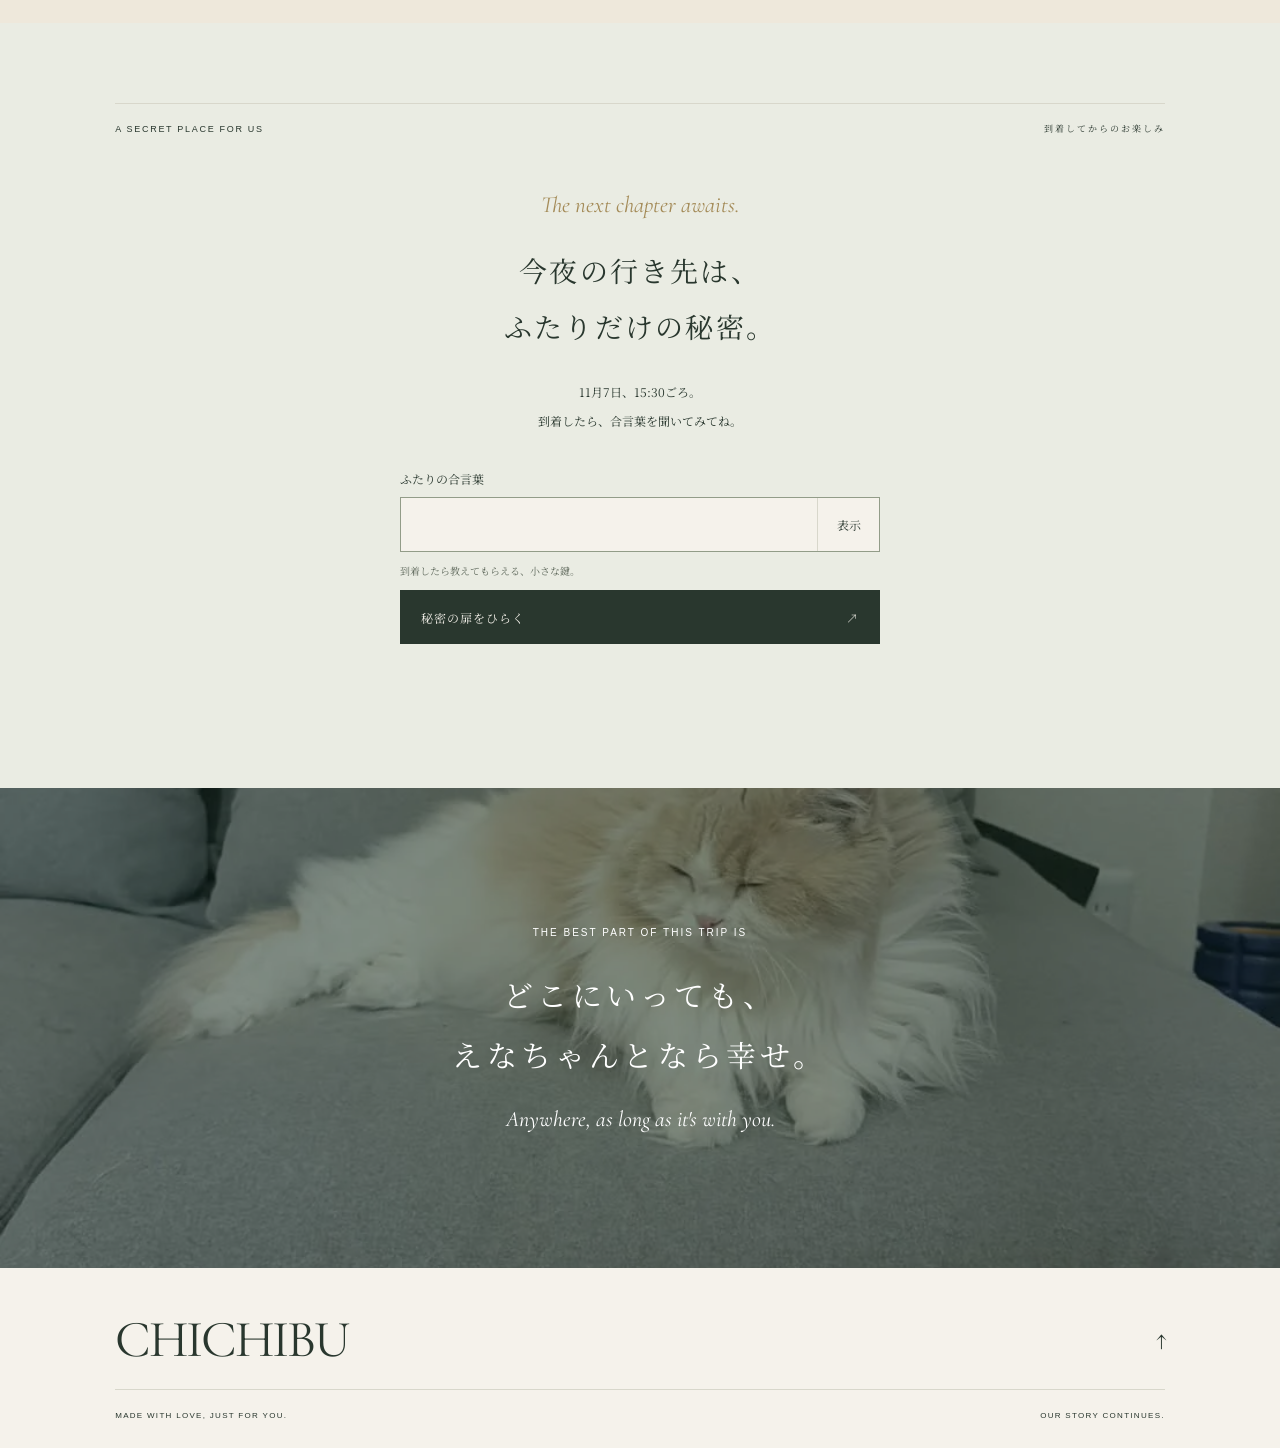
==== commit 2356fd6f: "Update index.html" ====
--- a/index.html
+++ b/index.html
@@ -57,7 +57,7 @@
       <div class="section-label reveal"><span>03 / OUR ITINERARY</span><span>ふたりの、2日間</span></div>
       <div class="section-heading reveal"><h2 id="itinerary-title">A little plan,<br><em>a lot of joy.</em></h2><p>詰め込みすぎず、気ままに。<br>余白まで楽しむ、旅のしおり。</p></div>
       <div class="days"><article class="day reveal"><div class="day-heading"><span class="day-number">01</span><div><h3>DAY ONE</h3><p>11月7日。お祝いの旅へ。</p></div><span class="day-icon" aria-hidden="true">☀</span></div><ol class="timeline"><li><time datetime="2026-11-07T11:00:00+09:00">11:00</time><div><h4>出発（車）</h4><p>ふたりの誕生日旅行、スタート。</p></div></li><li><time datetime="2026-11-07T12:30:00+09:00">12:30</time><div><h4>コストコ 入間着・軽くランチ</h4><p>まずは軽くランチを食べて、ひと休み。</p></div></li><li><time datetime="2026-11-07T13:30:00+09:00">13:30</time><div><h4>コストコ出発</h4><p>秩父へ向けて、ドライブのつづき。</p></div></li><li><time datetime="2026-11-07T15:00:00+09:00">15:00</time><div><h4>近場で焼き魚探し</h4><p>近くでおいしい焼き魚を探そう。</p></div></li><li><time datetime="2026-11-07T15:30:00+09:00">15:30</time><div><h4>宿到着</h4><p>行き先は、着いてからのお楽しみ。</p></div></li><li><time datetime="2026-11-07T16:30:00+09:00">16:30</time><div><h4>BBQ開始</h4><p>ふたりで楽しむ、お祝いのBBQ。</p></div></li><li><time datetime="2026-11-07T23:00:00+09:00">23:00</time><div><h4>就寝</h4><p>ゆっくり休んで、また明日。</p></div></li></ol><figure class="day-cat reveal"><img src="assets/edition-02/photo-0394.webp" alt="椅子の上からこちらをのぞく猫" loading="lazy" width="1108" height="1477"><figcaption>「旅のしおり、チェック中。」</figcaption></figure><p class="day-closing">A day to celebrate you.</p></article>
-      <article class="day reveal"><div class="day-heading"><span class="day-number">02</span><div><h3>DAY TWO</h3><p>11月8日。思い出を持ち帰る。</p></div><span class="day-icon" aria-hidden="true">↗</span></div><ol class="timeline"><li><time datetime="2026-11-08T08:30:00+09:00">08:30</time><div><h4>起床</h4><p>おはよう。旅の2日目がはじまる。</p></div></li><li><time datetime="2026-11-08T08:45:00+09:00">08:45</time><div><h4>朝食</h4><p>朝ごはんを食べて、ゆっくり支度。</p></div></li><li><time datetime="2026-11-08T10:00:00+09:00">10:00</time><div><h4>出発</h4><p>宿を出発して、秩父のお散歩へ。</p></div></li><li><time datetime="2026-11-08T11:00:00+09:00">11:00</time><div><h4>秩父ミューズパーク</h4><p>景色を楽しみながら、ふたりでのんびり。</p></div></li><li><time datetime="2026-11-08T12:30:00+09:00">12:30</time><div><h4>蕎麦ランチ</h4><p>お昼はお蕎麦で、ほっとひと息。</p></div></li><li><time datetime="2026-11-08T13:30:00+09:00">13:30</time><div><h4>秩父出発</h4><p>思い出と一緒に、入間へ。</p></div></li><li><time datetime="2026-11-08T15:00:00+09:00">15:00</time><div><h4>入間アウトレットパーク</h4><p>最後はお買い物と、気ままな寄り道。</p></div></li><li><time datetime="2026-11-08T17:00:00+09:00">17:00</time><div><h4>帰宅</h4><p>おかえり。また一緒に、旅をしよう。</p></div></li></ol><figure class="day-cat day-cat-rest reveal"><img src="assets/edition-02/photo-0398.webp" alt="毛布の上で気持ちよさそうに眠る猫" loading="lazy" width="1108" height="1477"><figcaption>「のんびりするのも、忘れずに。」</figcaption></figure><p class="day-closing">Take the memories home.</p></article></div>
+      <article class="day reveal"><div class="day-heading"><span class="day-number">02</span><div><h3>DAY TWO</h3><p>11月8日。思い出を持ち帰る。</p></div><span class="day-icon" aria-hidden="true">↗</span></div><ol class="timeline"><li><time datetime="2026-11-08T08:30:00+09:00">08:30</time><div><h4>起床</h4><p>おはよう。旅の2日目がはじまる。</p></div></li><li><time datetime="2026-11-08T08:45:00+09:00">08:45</time><div><h4>朝食</h4><p>朝ごはんを食べて、ゆっくり支度。</p></div></li><li><time datetime="2026-11-08T10:00:00+09:00">10:00</time><div><h4>出発</h4><p>宿を出発して、秩父のお散歩へ。</p></div></li><li><time datetime="2026-11-08T11:00:00+09:00">11:00</time><div><h4>西武秩父駅観光</h4><p>景色を楽しみながら、ふたりでのんびり。</p></div></li><li><time datetime="2026-11-08T12:30:00+09:00">12:30</time><div><h4>蕎麦ランチ</h4><p>お昼はお蕎麦で、ほっとひと息。</p></div></li><li><time datetime="2026-11-08T13:30:00+09:00">13:30</time><div><h4>秩父出発</h4><p>思い出と一緒に、入間へ。</p></div></li><li><time datetime="2026-11-08T15:00:00+09:00">15:00</time><div><h4>入間アウトレットパーク</h4><p>最後はお買い物と、気ままな寄り道。</p></div></li><li><time datetime="2026-11-08T17:00:00+09:00">17:00</time><div><h4>帰宅</h4><p>おかえり。また一緒に、旅をしよう。</p></div></li></ol><figure class="day-cat day-cat-rest reveal"><img src="assets/edition-02/photo-0398.webp" alt="毛布の上で気持ちよさそうに眠る猫" loading="lazy" width="1108" height="1477"><figcaption>「のんびりするのも、忘れずに。」</figcaption></figure><p class="day-closing">Take the memories home.</p></article></div>
       <p class="plan-note reveal">11月7日・8日、車で巡るふたりの旅。<br>宿泊先は、到着してからのお楽しみ。</p>
     </section>
 
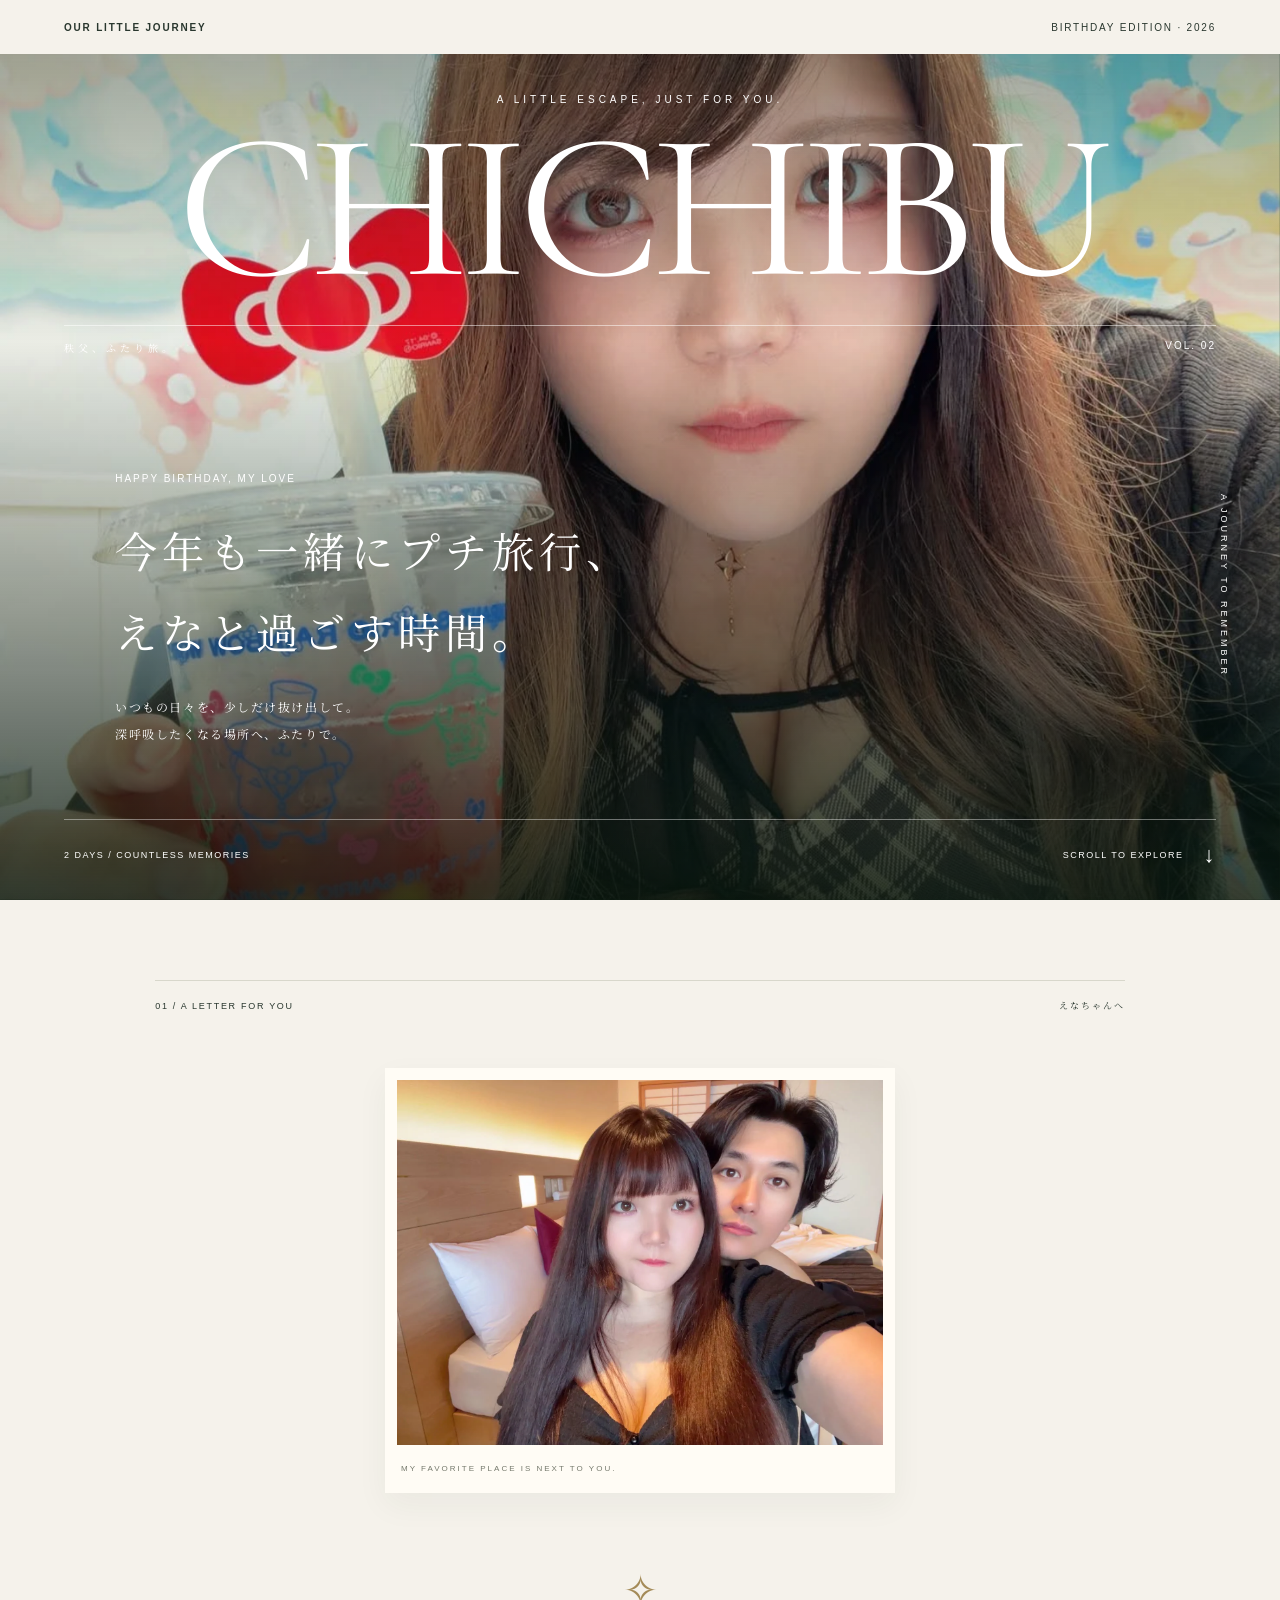
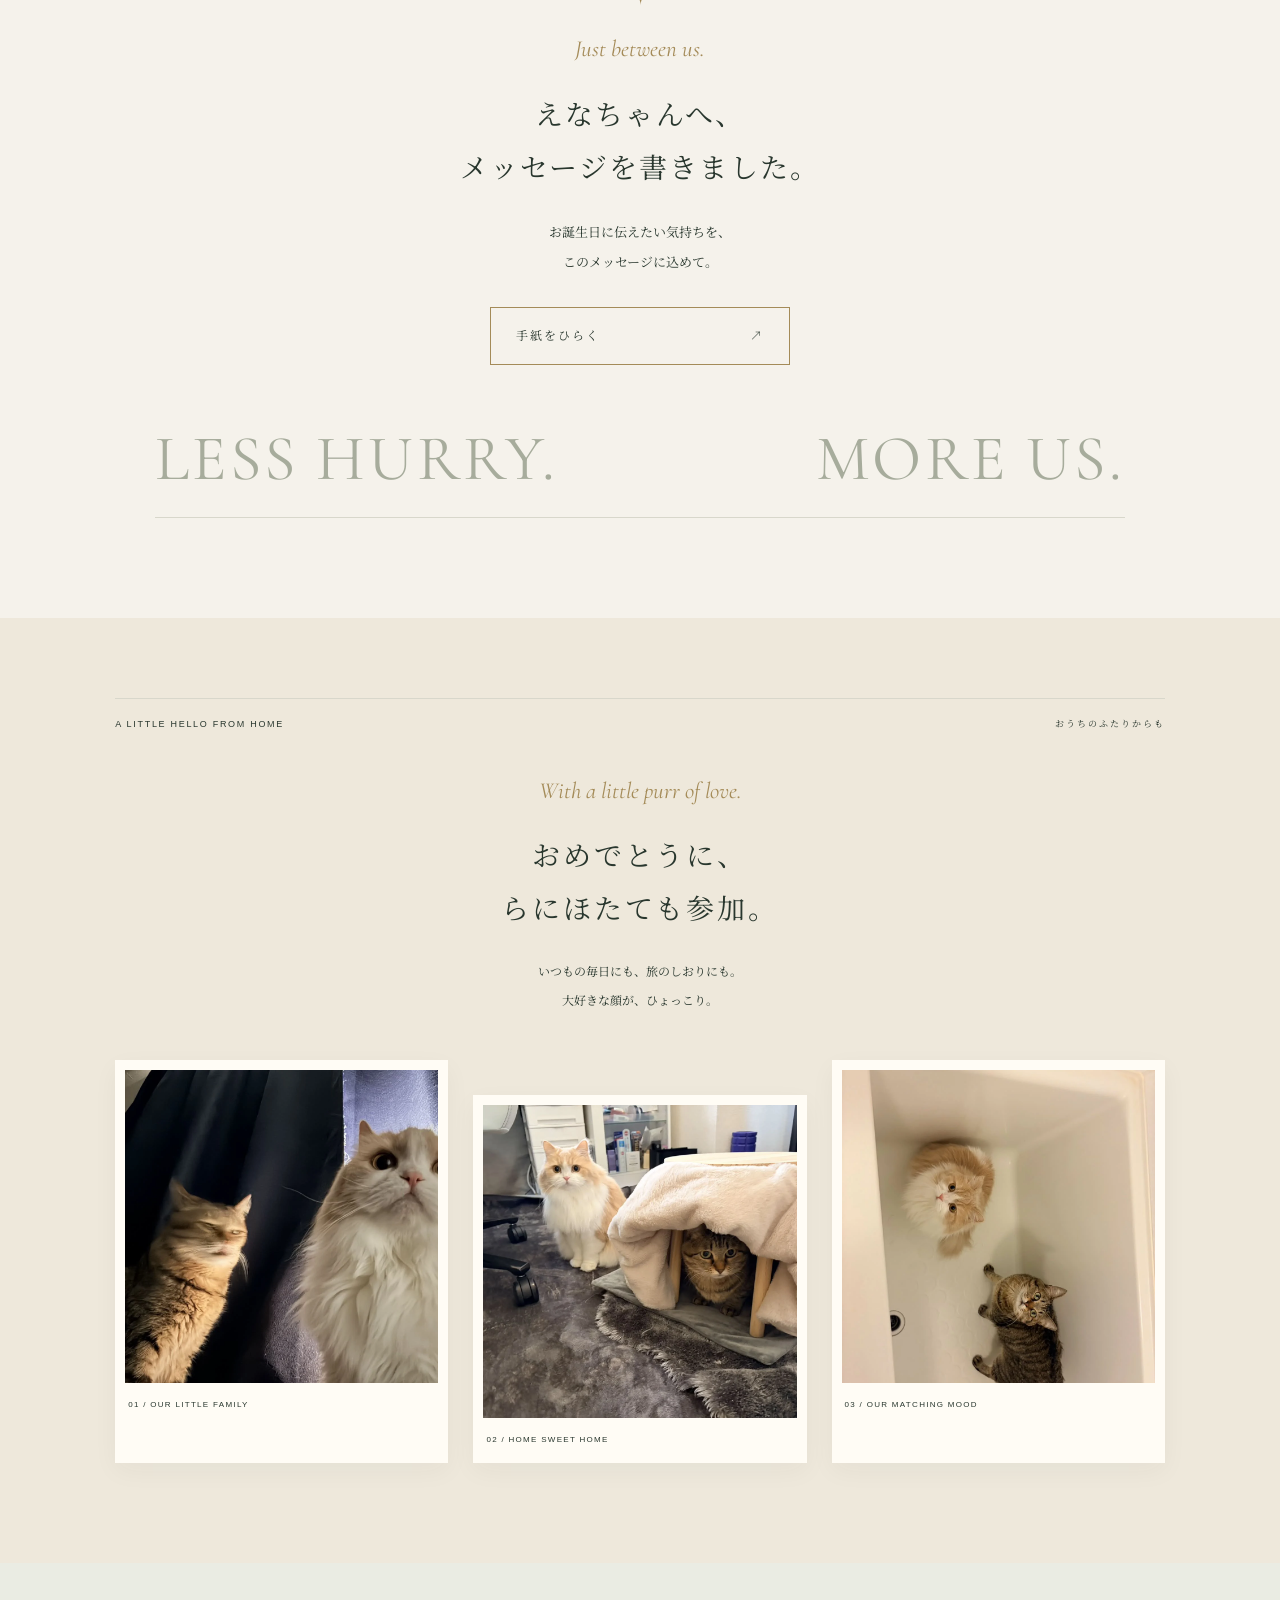
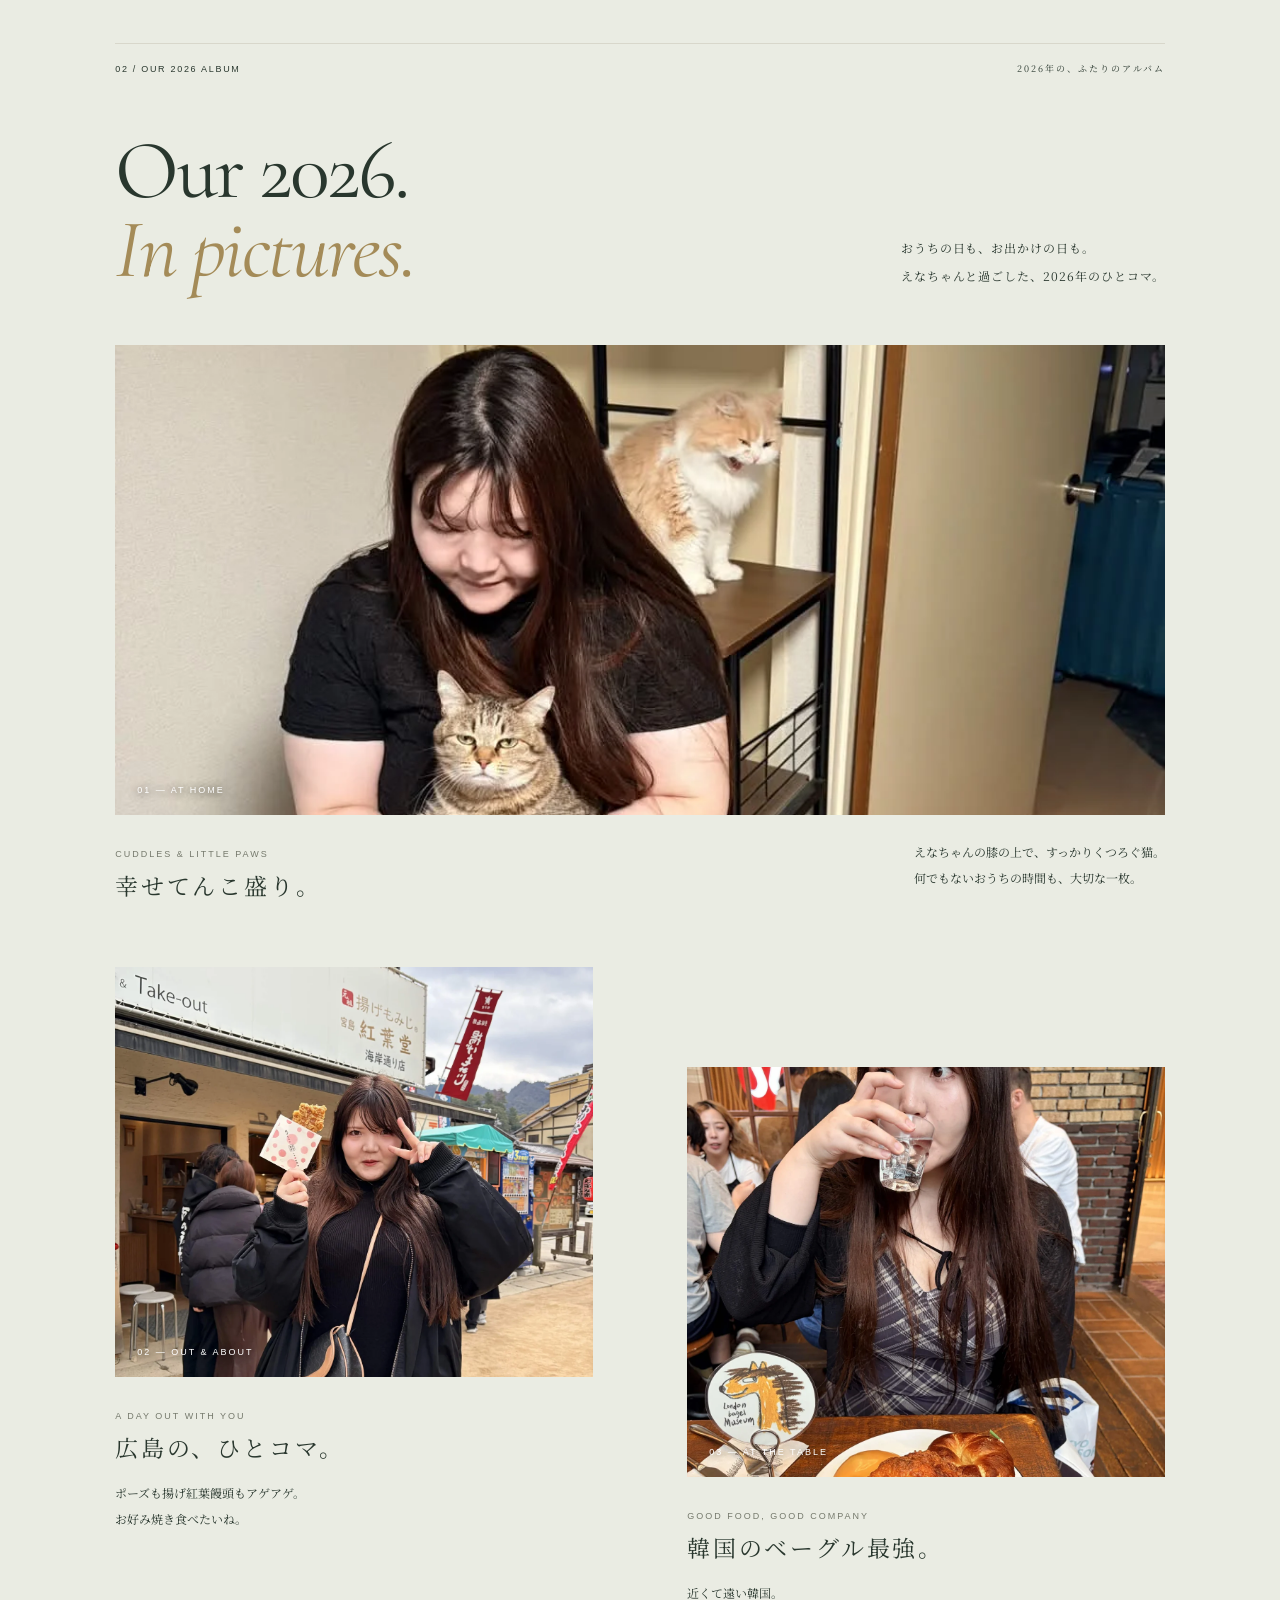
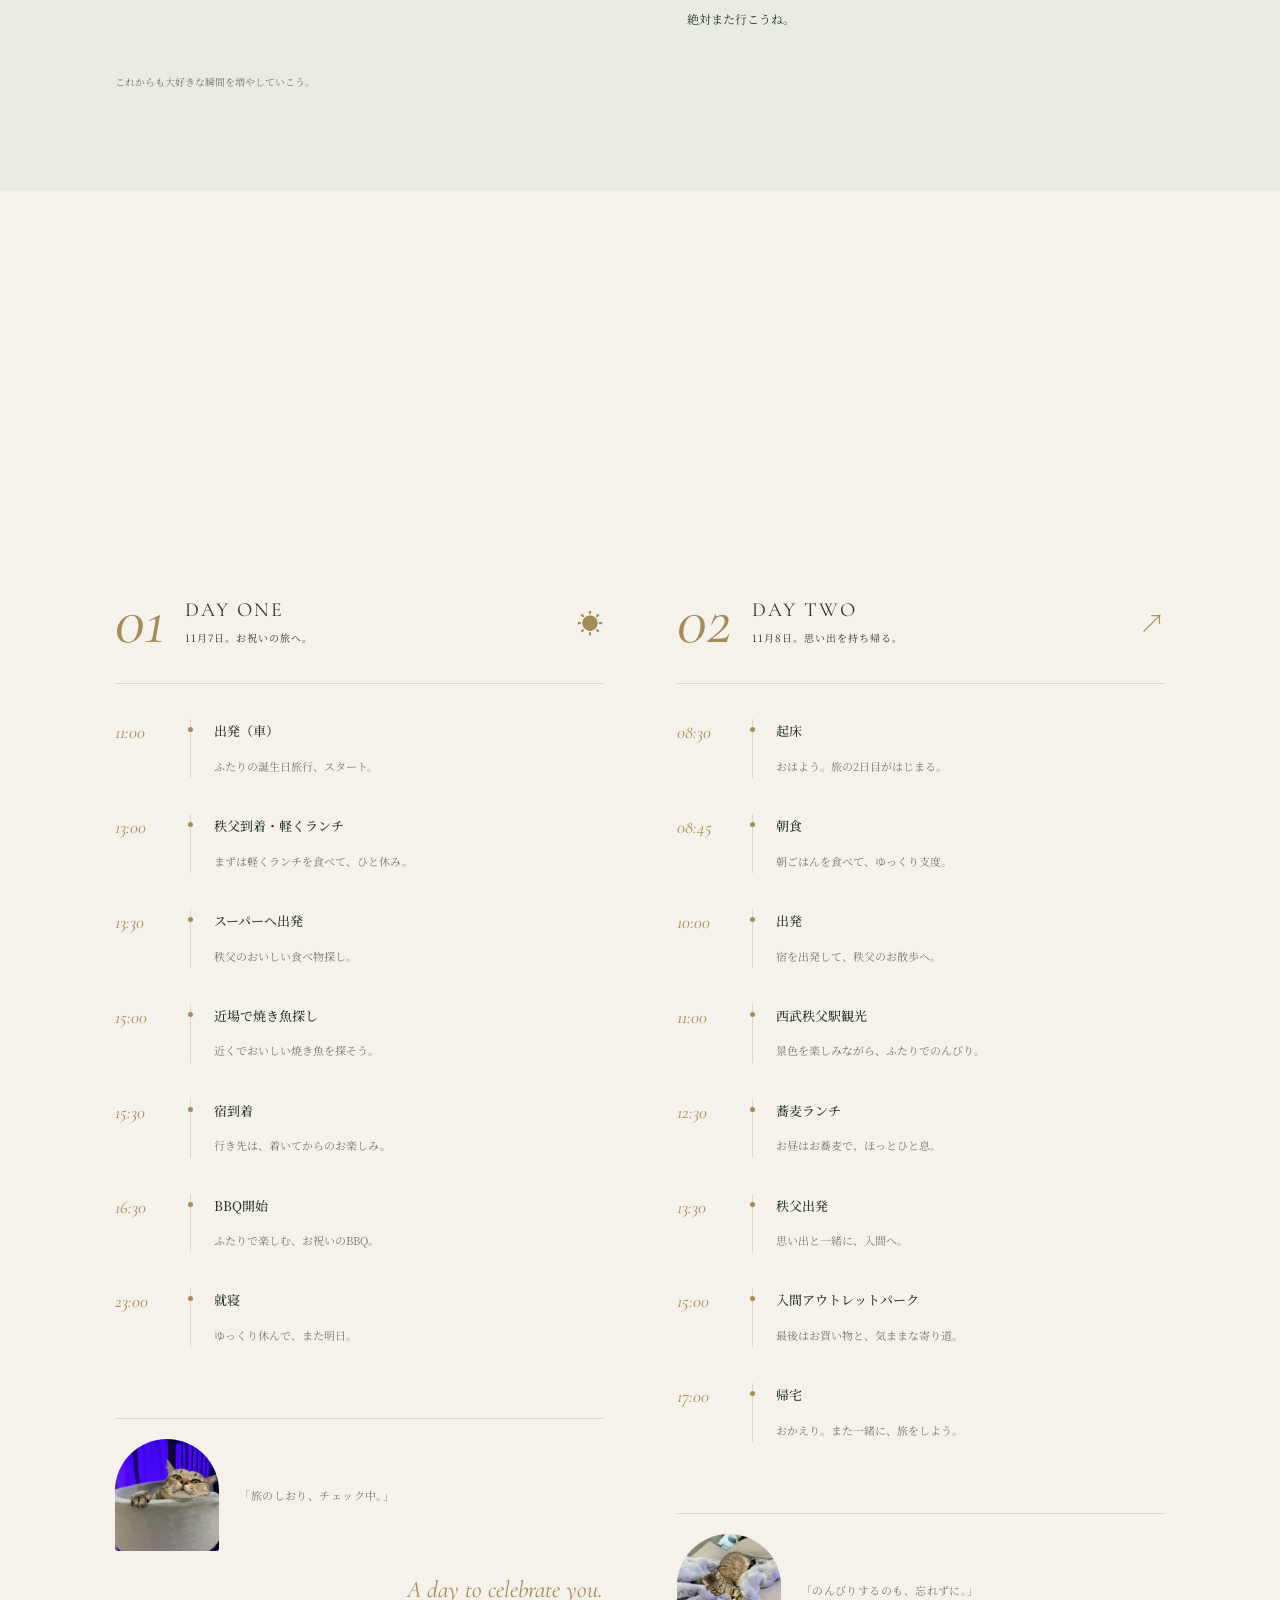
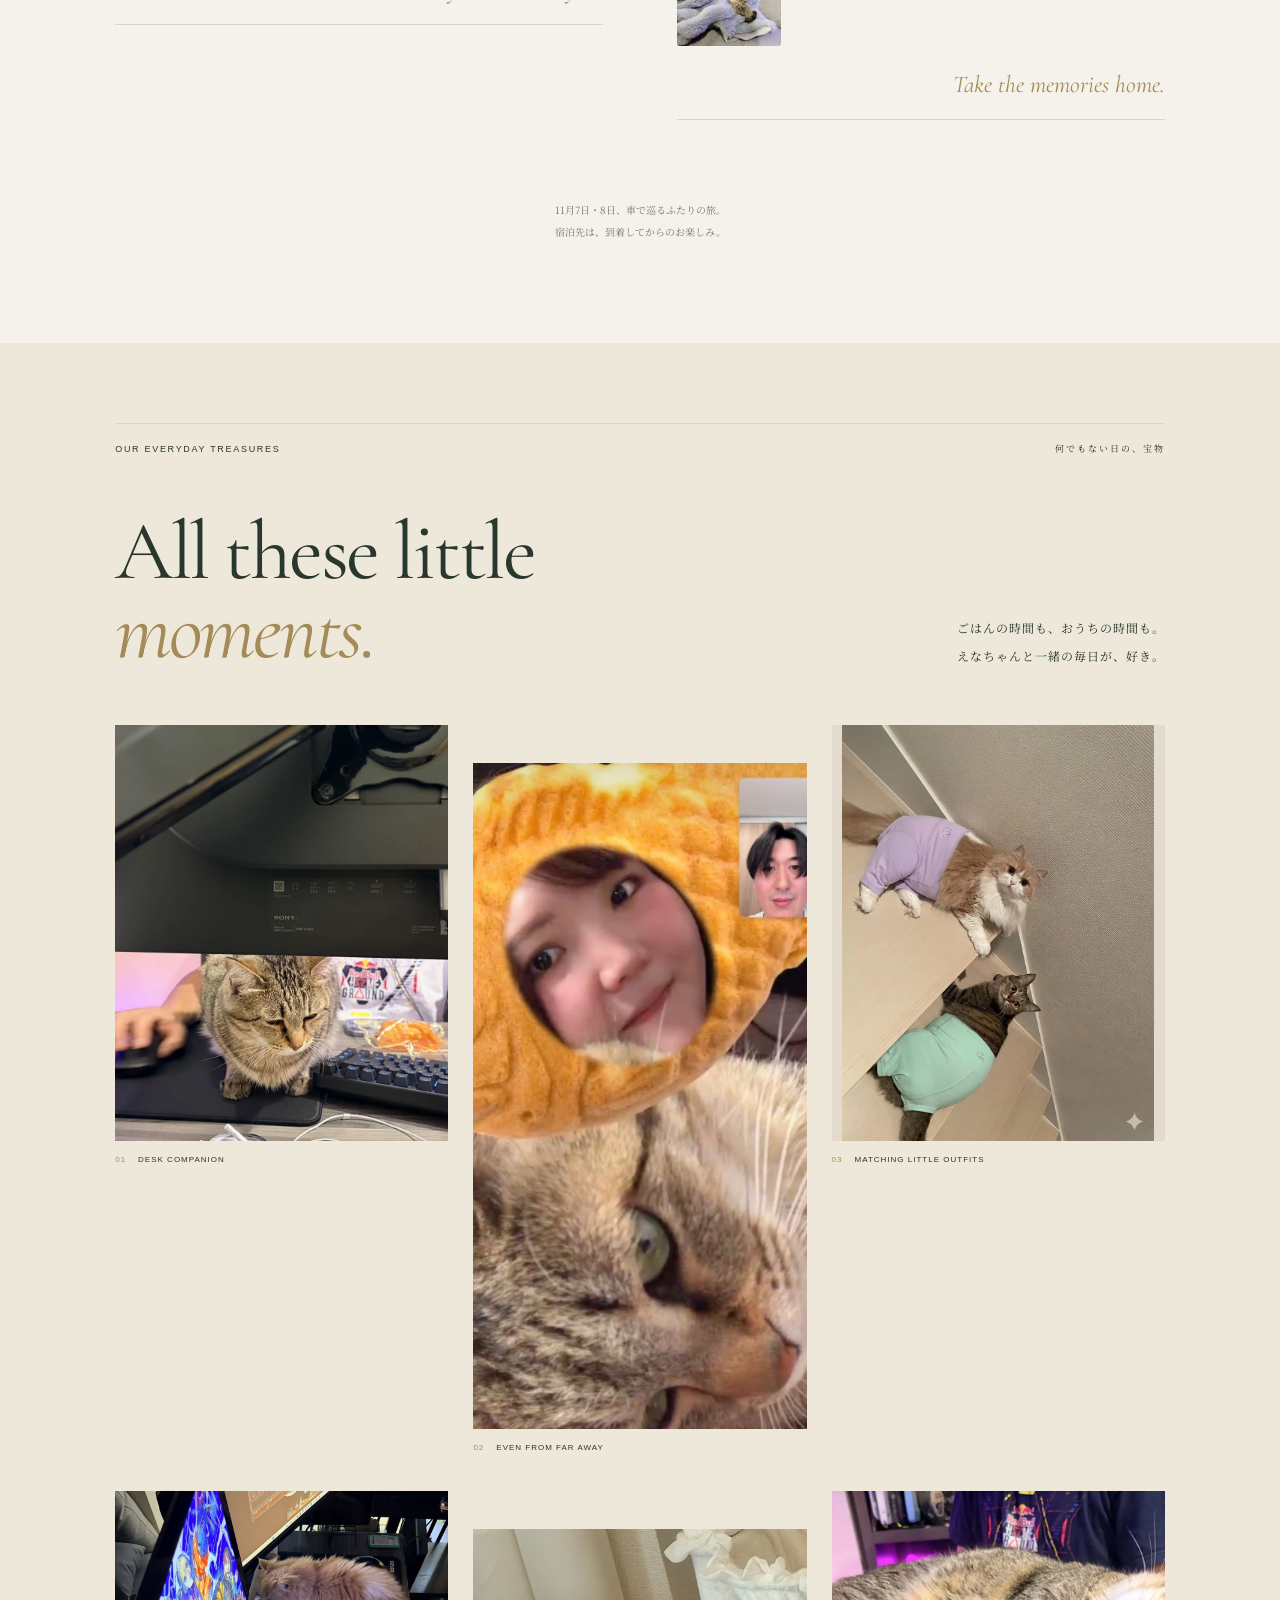
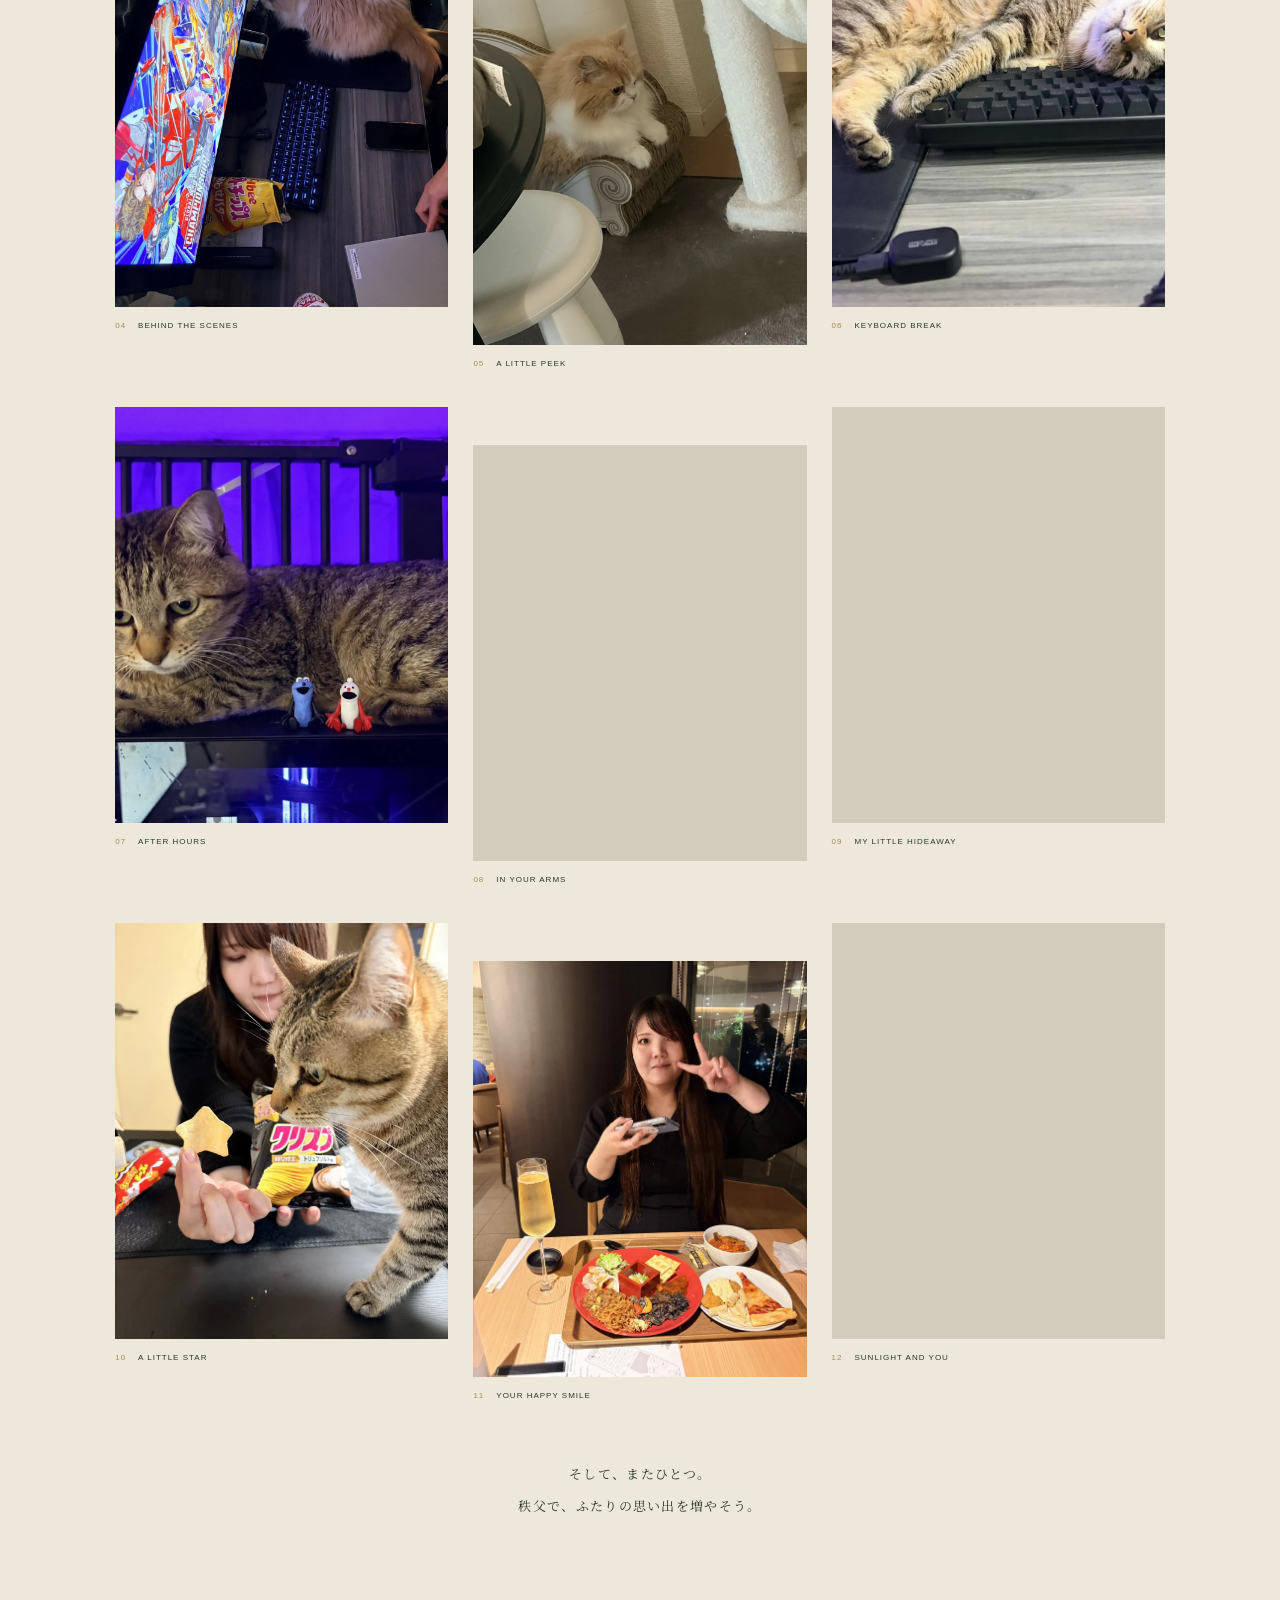
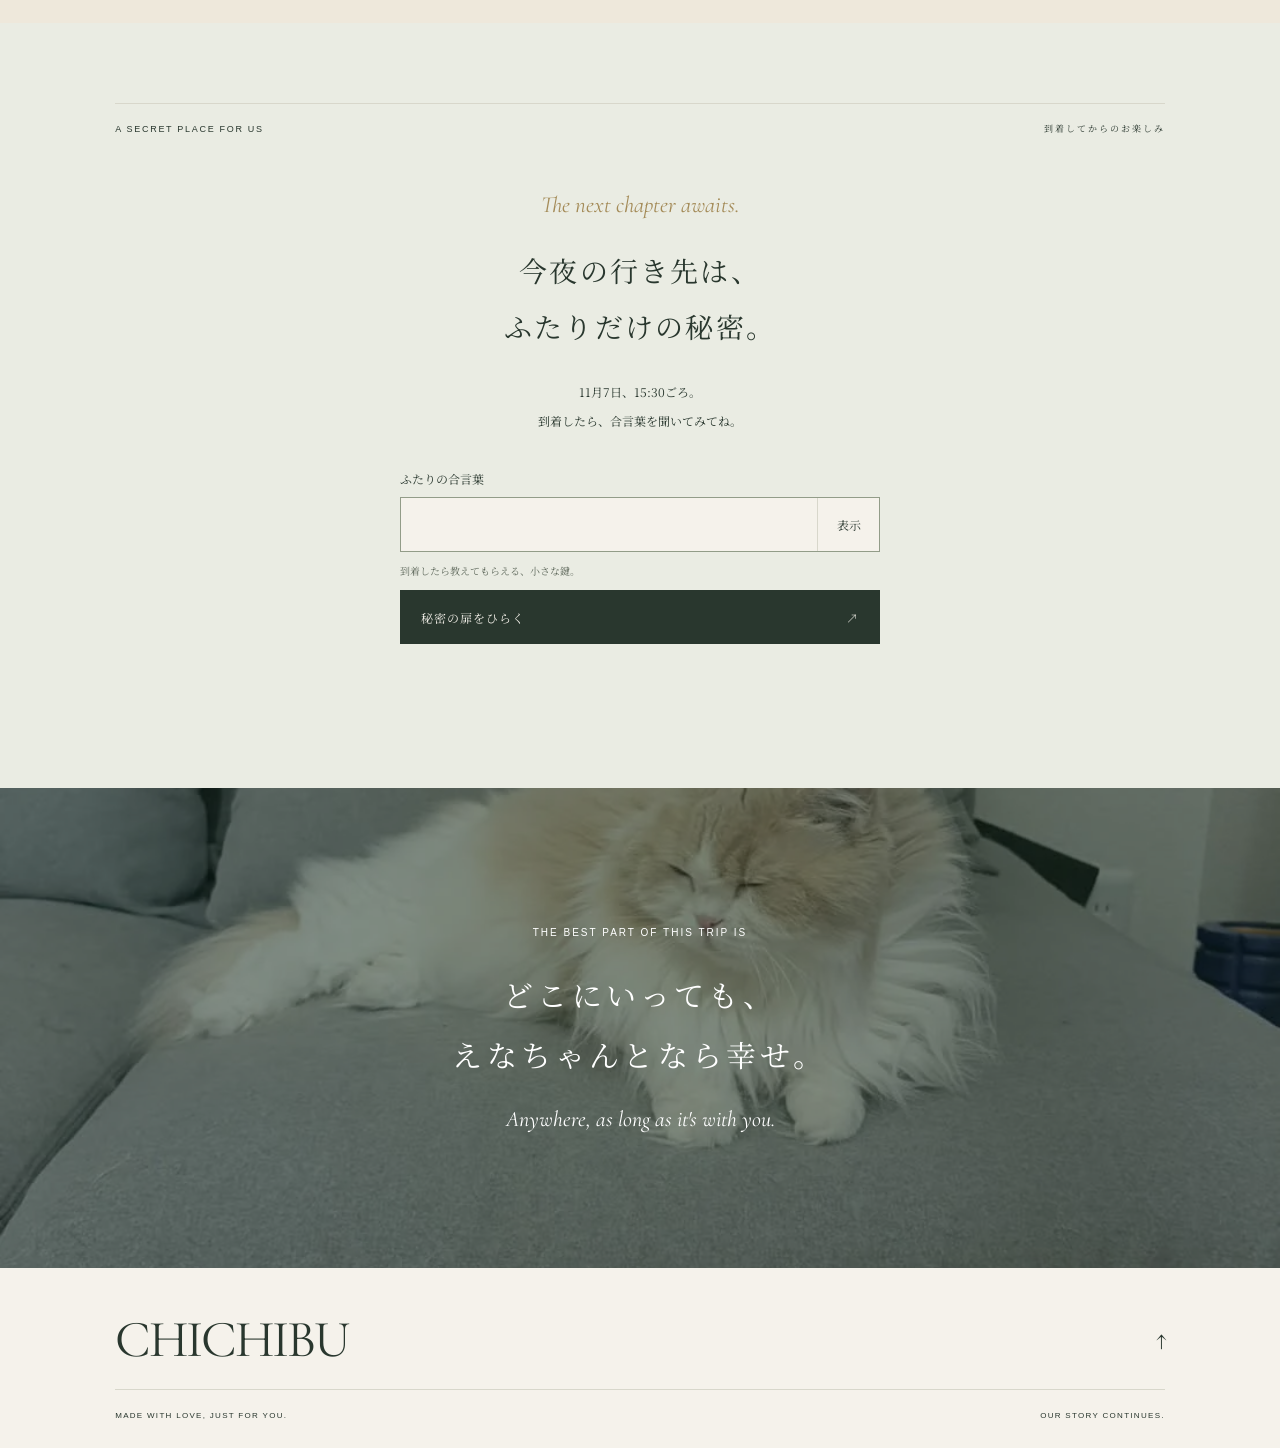
==== commit b6bed2c9: "Update index.html" ====
--- a/index.html
+++ b/index.html
@@ -56,7 +56,7 @@
     <section class="itinerary section-pad" id="itinerary" aria-labelledby="itinerary-title">
       <div class="section-label reveal"><span>03 / OUR ITINERARY</span><span>ふたりの、2日間</span></div>
       <div class="section-heading reveal"><h2 id="itinerary-title">A little plan,<br><em>a lot of joy.</em></h2><p>詰め込みすぎず、気ままに。<br>余白まで楽しむ、旅のしおり。</p></div>
-      <div class="days"><article class="day reveal"><div class="day-heading"><span class="day-number">01</span><div><h3>DAY ONE</h3><p>11月7日。お祝いの旅へ。</p></div><span class="day-icon" aria-hidden="true">☀</span></div><ol class="timeline"><li><time datetime="2026-11-07T11:00:00+09:00">11:00</time><div><h4>出発（車）</h4><p>ふたりの誕生日旅行、スタート。</p></div></li><li><time datetime="2026-11-07T12:30:00+09:00">12:30</time><div><h4>コストコ 入間着・軽くランチ</h4><p>まずは軽くランチを食べて、ひと休み。</p></div></li><li><time datetime="2026-11-07T13:30:00+09:00">13:30</time><div><h4>コストコ出発</h4><p>秩父へ向けて、ドライブのつづき。</p></div></li><li><time datetime="2026-11-07T15:00:00+09:00">15:00</time><div><h4>近場で焼き魚探し</h4><p>近くでおいしい焼き魚を探そう。</p></div></li><li><time datetime="2026-11-07T15:30:00+09:00">15:30</time><div><h4>宿到着</h4><p>行き先は、着いてからのお楽しみ。</p></div></li><li><time datetime="2026-11-07T16:30:00+09:00">16:30</time><div><h4>BBQ開始</h4><p>ふたりで楽しむ、お祝いのBBQ。</p></div></li><li><time datetime="2026-11-07T23:00:00+09:00">23:00</time><div><h4>就寝</h4><p>ゆっくり休んで、また明日。</p></div></li></ol><figure class="day-cat reveal"><img src="assets/edition-02/photo-0394.webp" alt="椅子の上からこちらをのぞく猫" loading="lazy" width="1108" height="1477"><figcaption>「旅のしおり、チェック中。」</figcaption></figure><p class="day-closing">A day to celebrate you.</p></article>
+      <div class="days"><article class="day reveal"><div class="day-heading"><span class="day-number">01</span><div><h3>DAY ONE</h3><p>11月7日。お祝いの旅へ。</p></div><span class="day-icon" aria-hidden="true">☀</span></div><ol class="timeline"><li><time datetime="2026-11-07T11:00:00+09:00">11:00</time><div><h4>出発（車）</h4><p>ふたりの誕生日旅行、スタート。</p></div></li><li><time datetime="2026-11-07T12:30:00+09:00">13:00</time><div><h4>秩父到着・軽くランチ</h4><p>まずは軽くランチを食べて、ひと休み。</p></div></li><li><time datetime="2026-11-07T13:30:00+09:00">13:30</time><div><h4>スーパーへ出発</h4><p>秩父のおいしい食べ物探し。</p></div></li><li><time datetime="2026-11-07T15:00:00+09:00">15:00</time><div><h4>近場で焼き魚探し</h4><p>近くでおいしい焼き魚を探そう。</p></div></li><li><time datetime="2026-11-07T15:30:00+09:00">15:30</time><div><h4>宿到着</h4><p>行き先は、着いてからのお楽しみ。</p></div></li><li><time datetime="2026-11-07T16:30:00+09:00">16:30</time><div><h4>BBQ開始</h4><p>ふたりで楽しむ、お祝いのBBQ。</p></div></li><li><time datetime="2026-11-07T23:00:00+09:00">23:00</time><div><h4>就寝</h4><p>ゆっくり休んで、また明日。</p></div></li></ol><figure class="day-cat reveal"><img src="assets/edition-02/photo-0394.webp" alt="椅子の上からこちらをのぞく猫" loading="lazy" width="1108" height="1477"><figcaption>「旅のしおり、チェック中。」</figcaption></figure><p class="day-closing">A day to celebrate you.</p></article>
       <article class="day reveal"><div class="day-heading"><span class="day-number">02</span><div><h3>DAY TWO</h3><p>11月8日。思い出を持ち帰る。</p></div><span class="day-icon" aria-hidden="true">↗</span></div><ol class="timeline"><li><time datetime="2026-11-08T08:30:00+09:00">08:30</time><div><h4>起床</h4><p>おはよう。旅の2日目がはじまる。</p></div></li><li><time datetime="2026-11-08T08:45:00+09:00">08:45</time><div><h4>朝食</h4><p>朝ごはんを食べて、ゆっくり支度。</p></div></li><li><time datetime="2026-11-08T10:00:00+09:00">10:00</time><div><h4>出発</h4><p>宿を出発して、秩父のお散歩へ。</p></div></li><li><time datetime="2026-11-08T11:00:00+09:00">11:00</time><div><h4>西武秩父駅観光</h4><p>景色を楽しみながら、ふたりでのんびり。</p></div></li><li><time datetime="2026-11-08T12:30:00+09:00">12:30</time><div><h4>蕎麦ランチ</h4><p>お昼はお蕎麦で、ほっとひと息。</p></div></li><li><time datetime="2026-11-08T13:30:00+09:00">13:30</time><div><h4>秩父出発</h4><p>思い出と一緒に、入間へ。</p></div></li><li><time datetime="2026-11-08T15:00:00+09:00">15:00</time><div><h4>入間アウトレットパーク</h4><p>最後はお買い物と、気ままな寄り道。</p></div></li><li><time datetime="2026-11-08T17:00:00+09:00">17:00</time><div><h4>帰宅</h4><p>おかえり。また一緒に、旅をしよう。</p></div></li></ol><figure class="day-cat day-cat-rest reveal"><img src="assets/edition-02/photo-0398.webp" alt="毛布の上で気持ちよさそうに眠る猫" loading="lazy" width="1108" height="1477"><figcaption>「のんびりするのも、忘れずに。」</figcaption></figure><p class="day-closing">Take the memories home.</p></article></div>
       <p class="plan-note reveal">11月7日・8日、車で巡るふたりの旅。<br>宿泊先は、到着してからのお楽しみ。</p>
     </section>
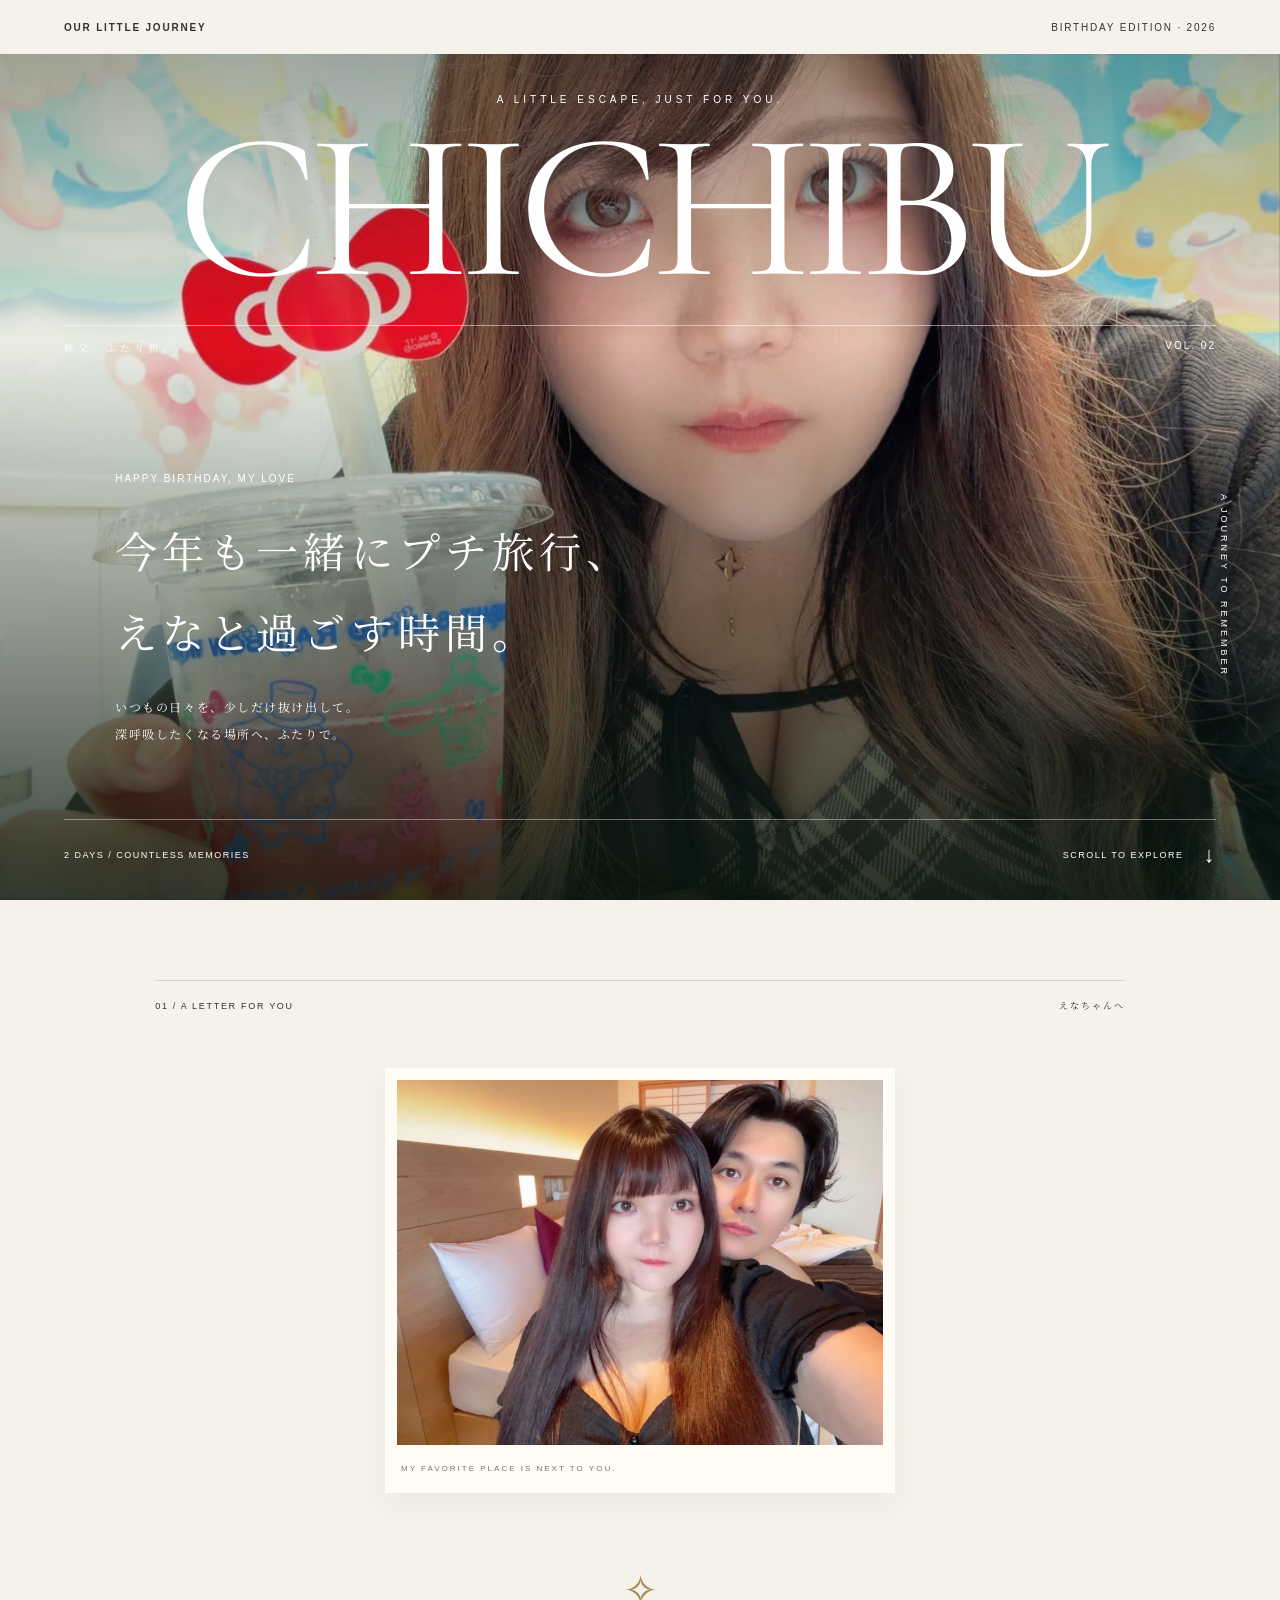
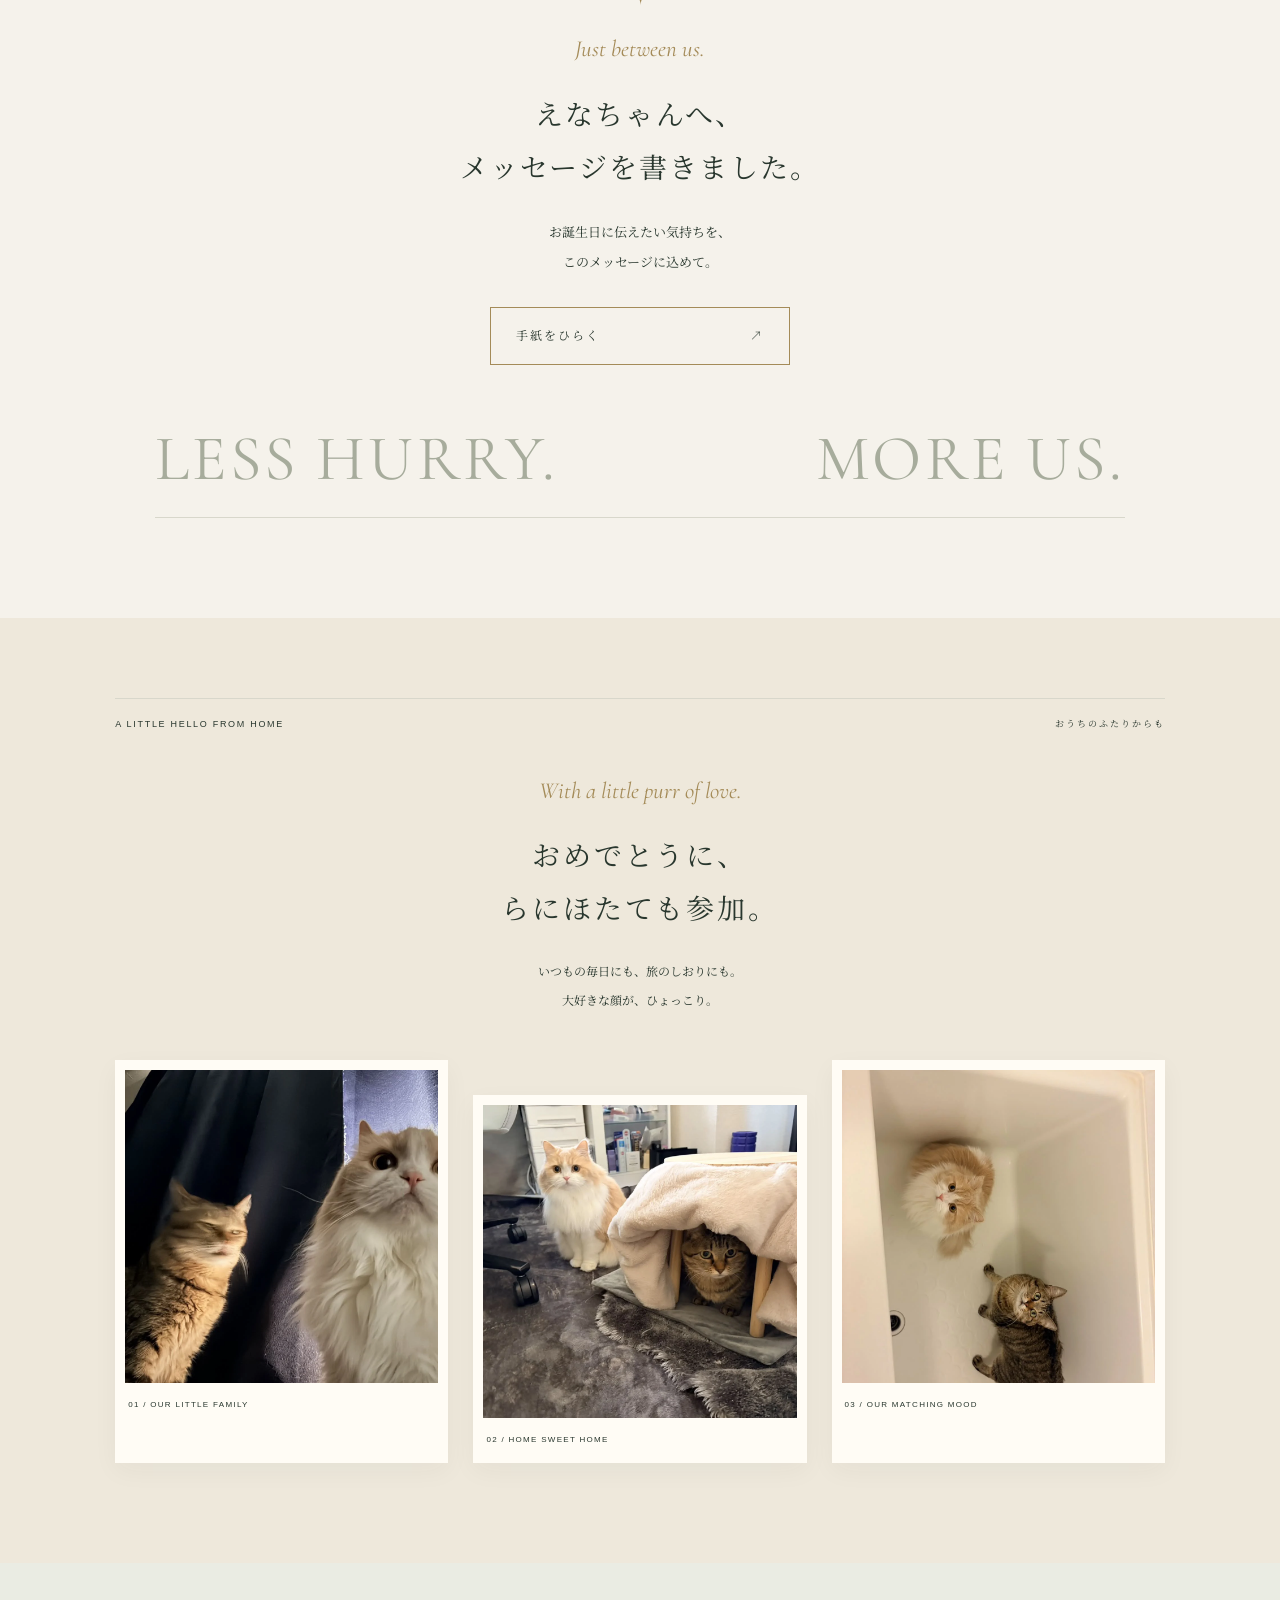
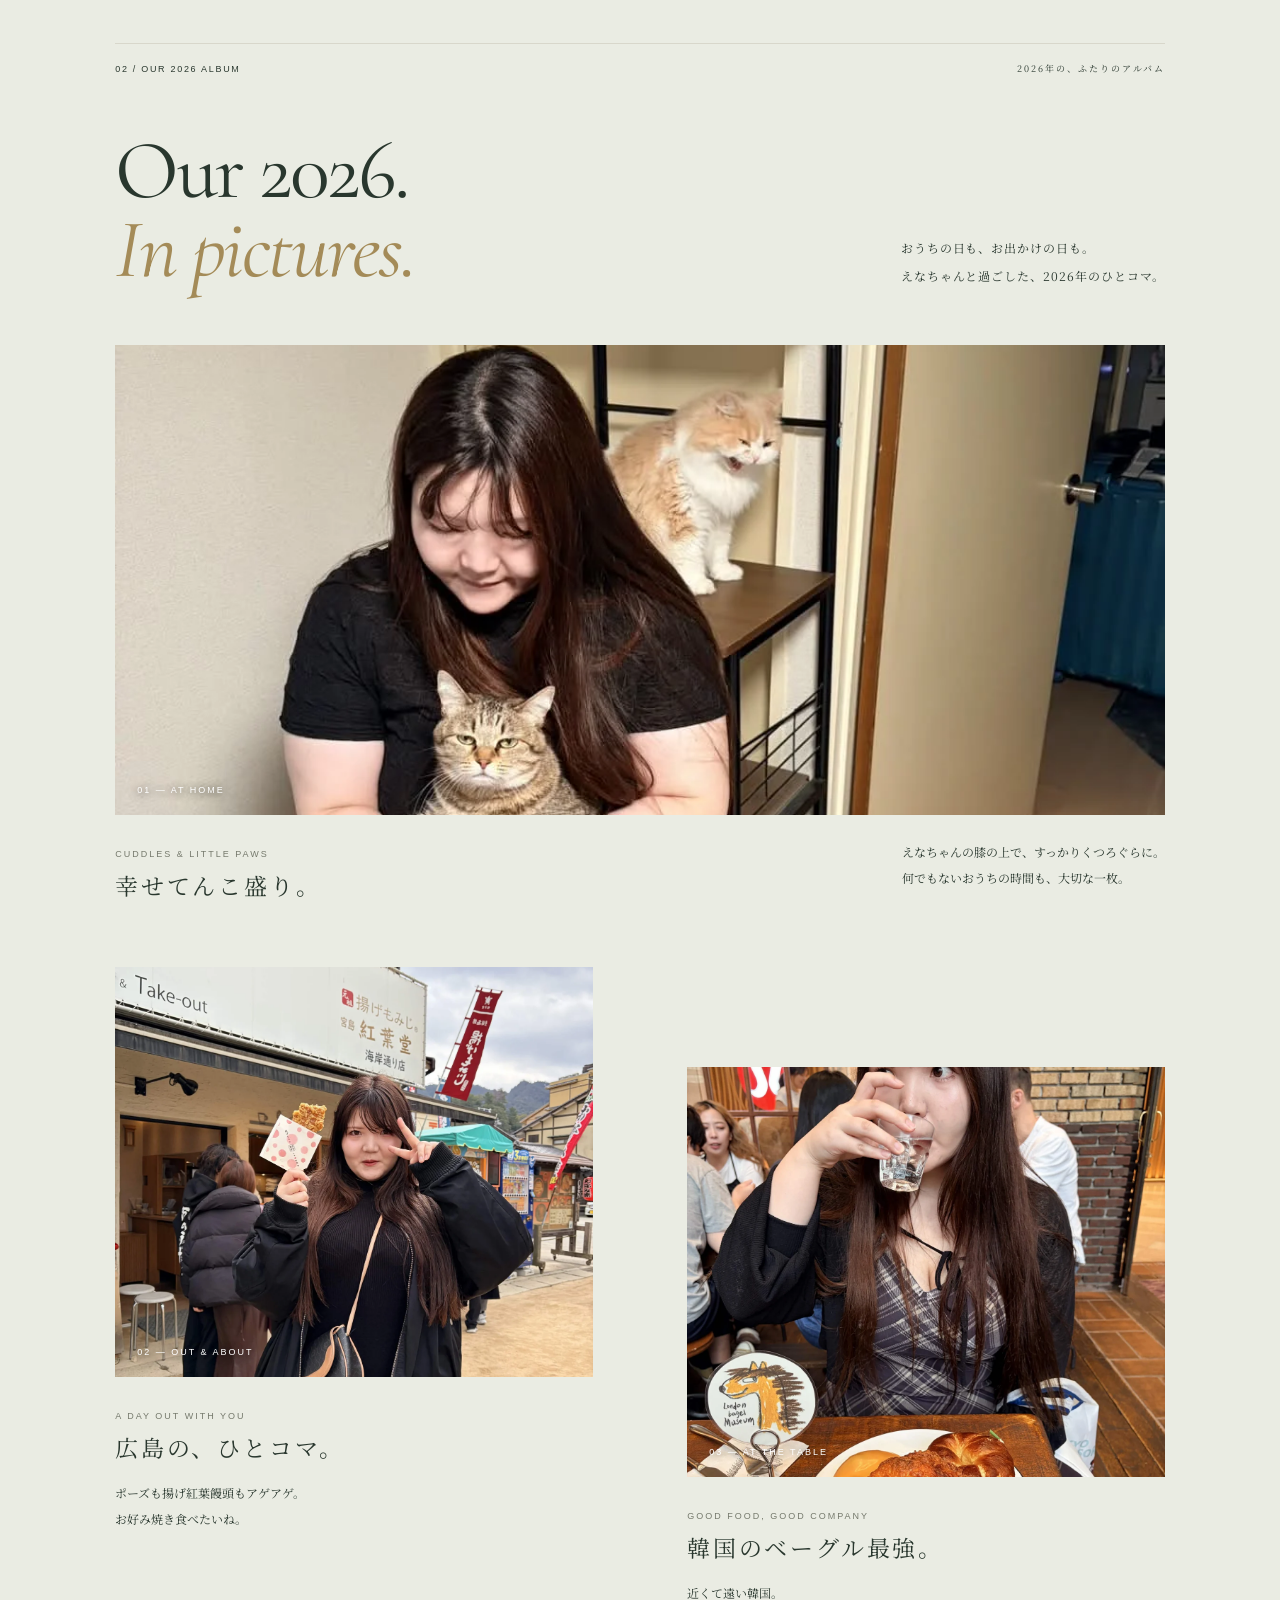
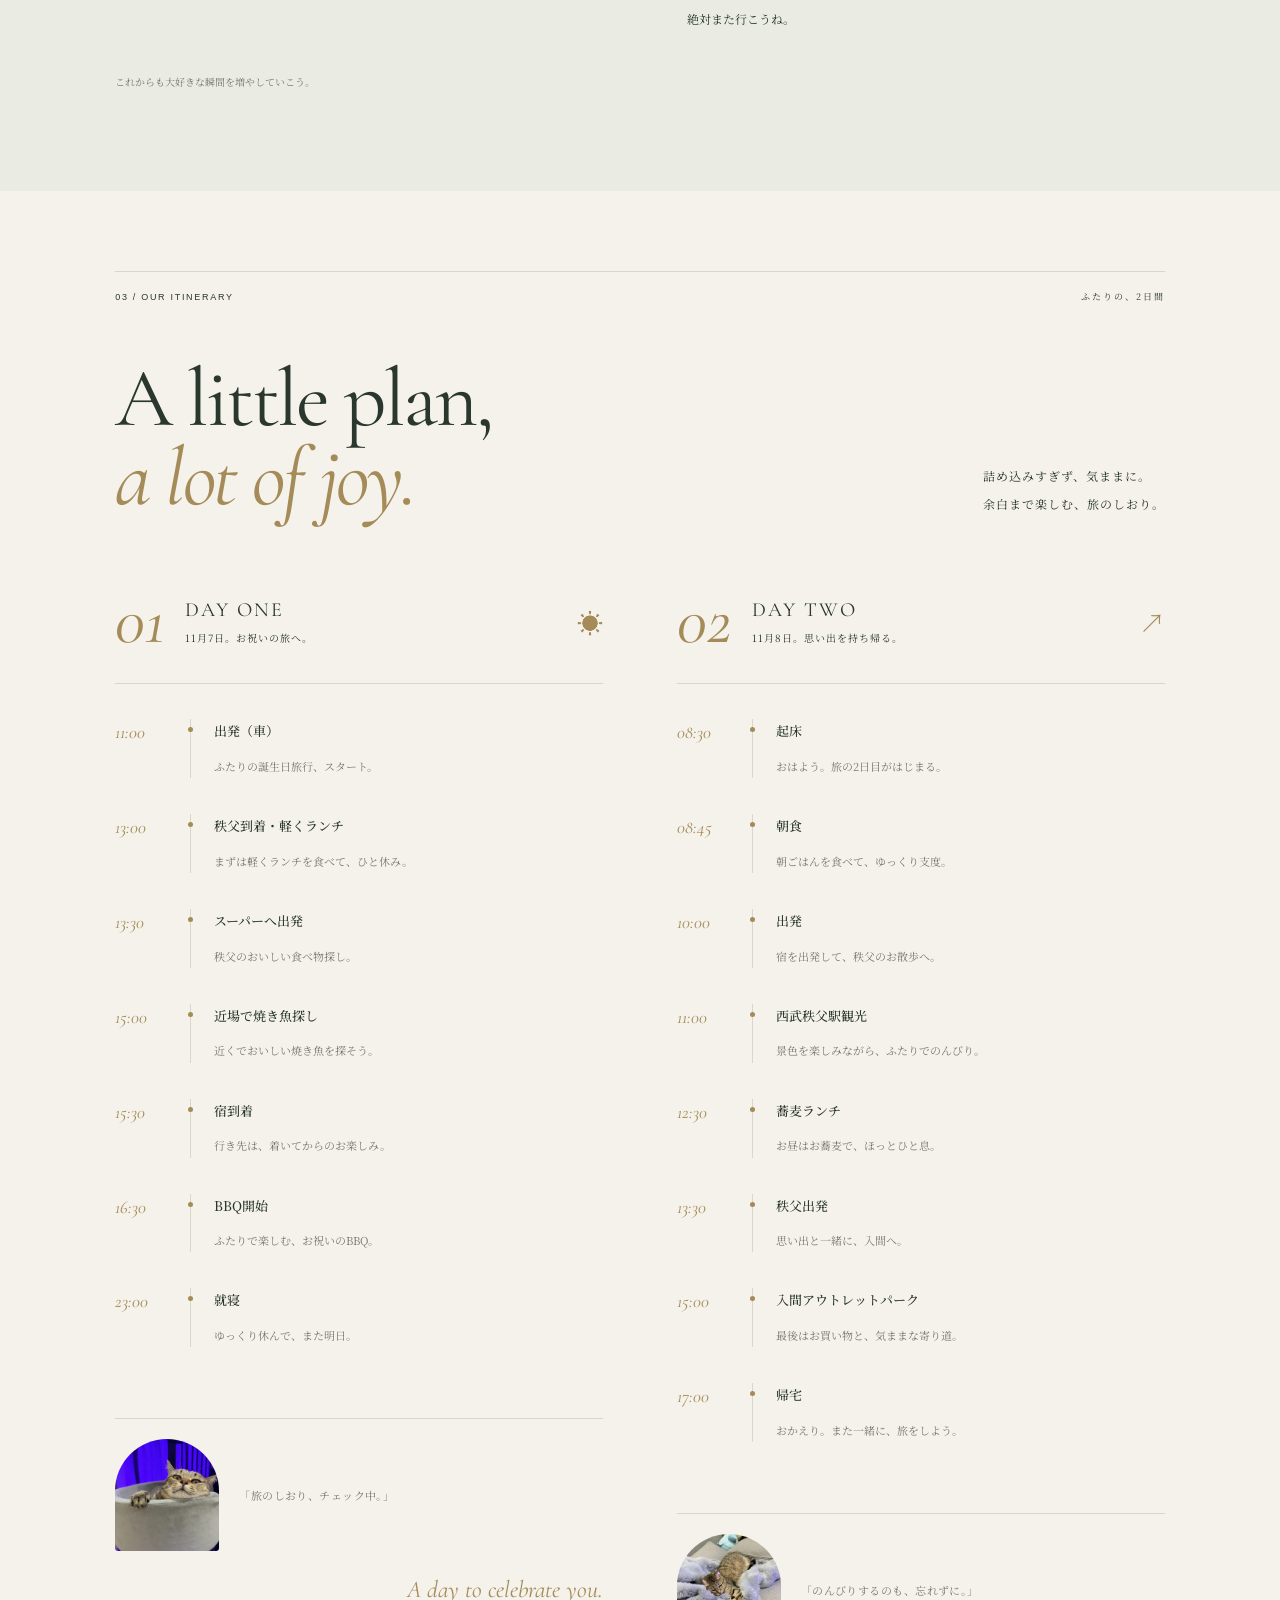
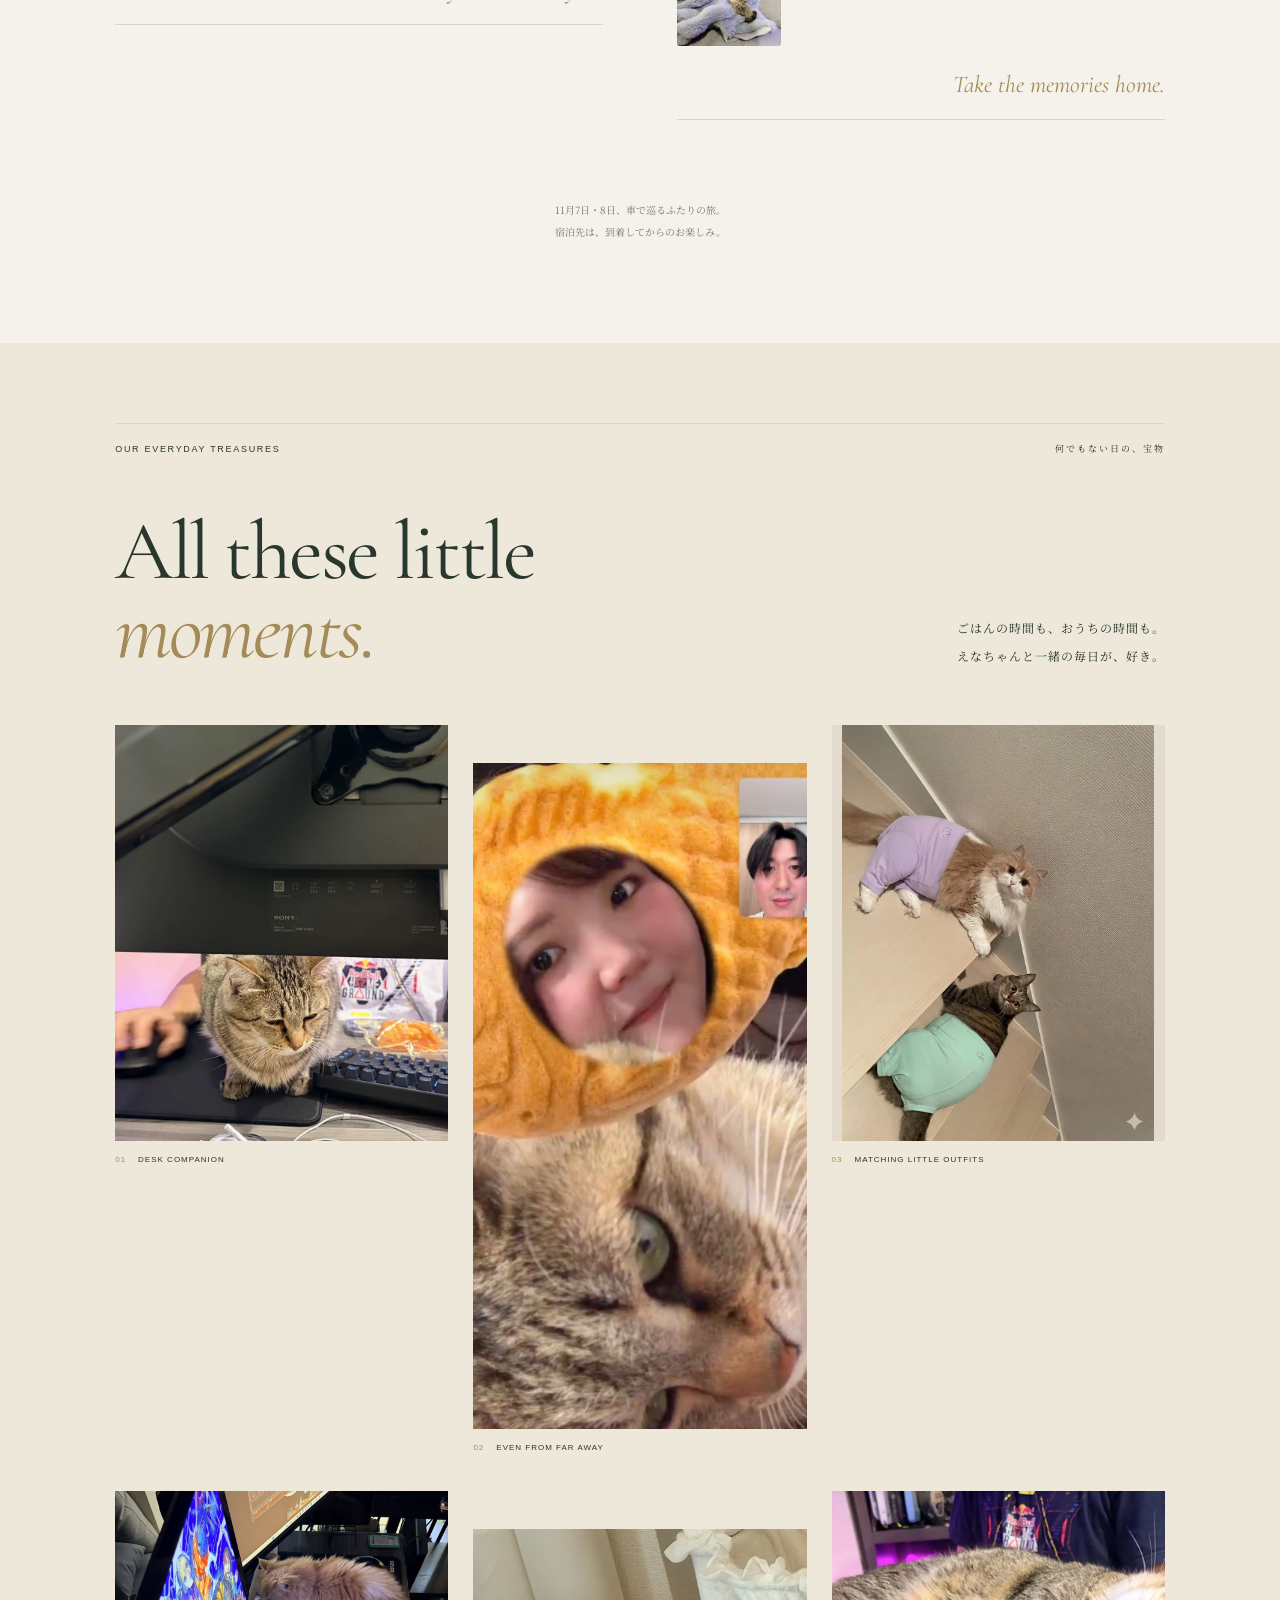
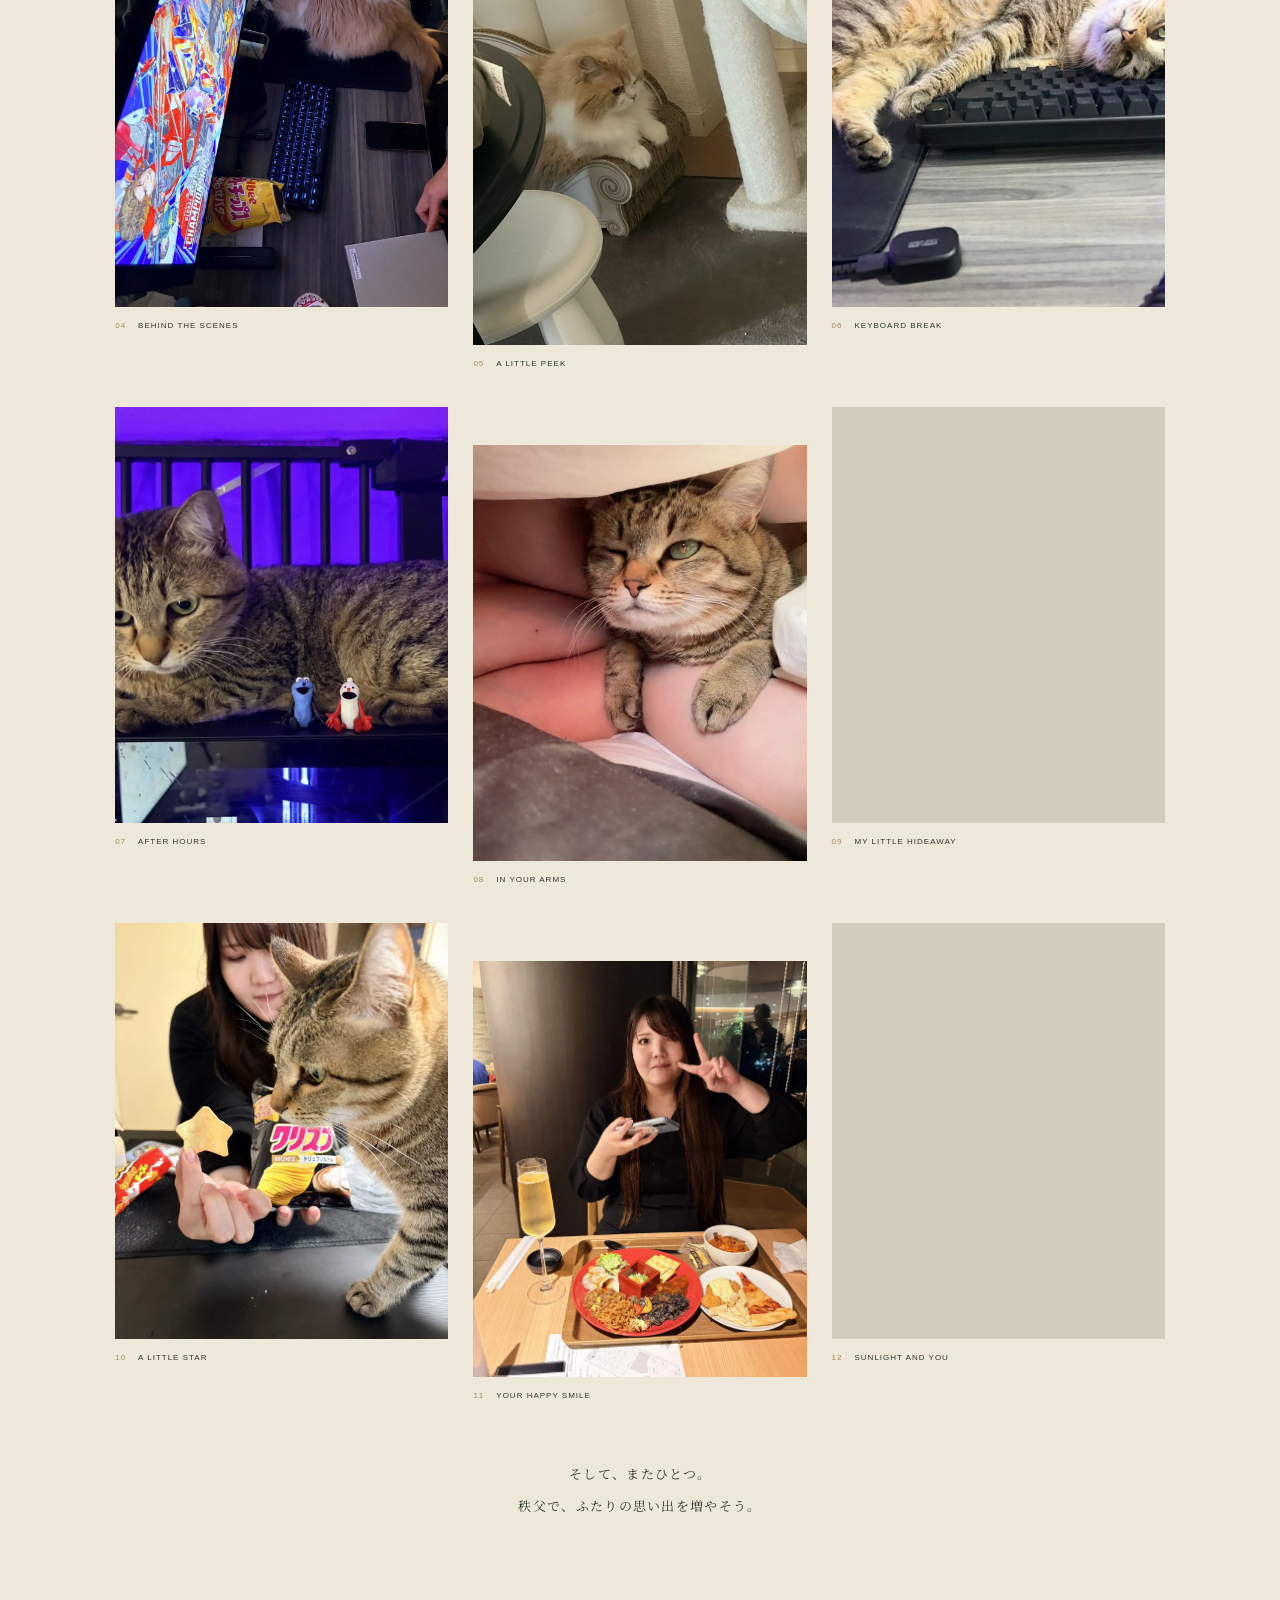
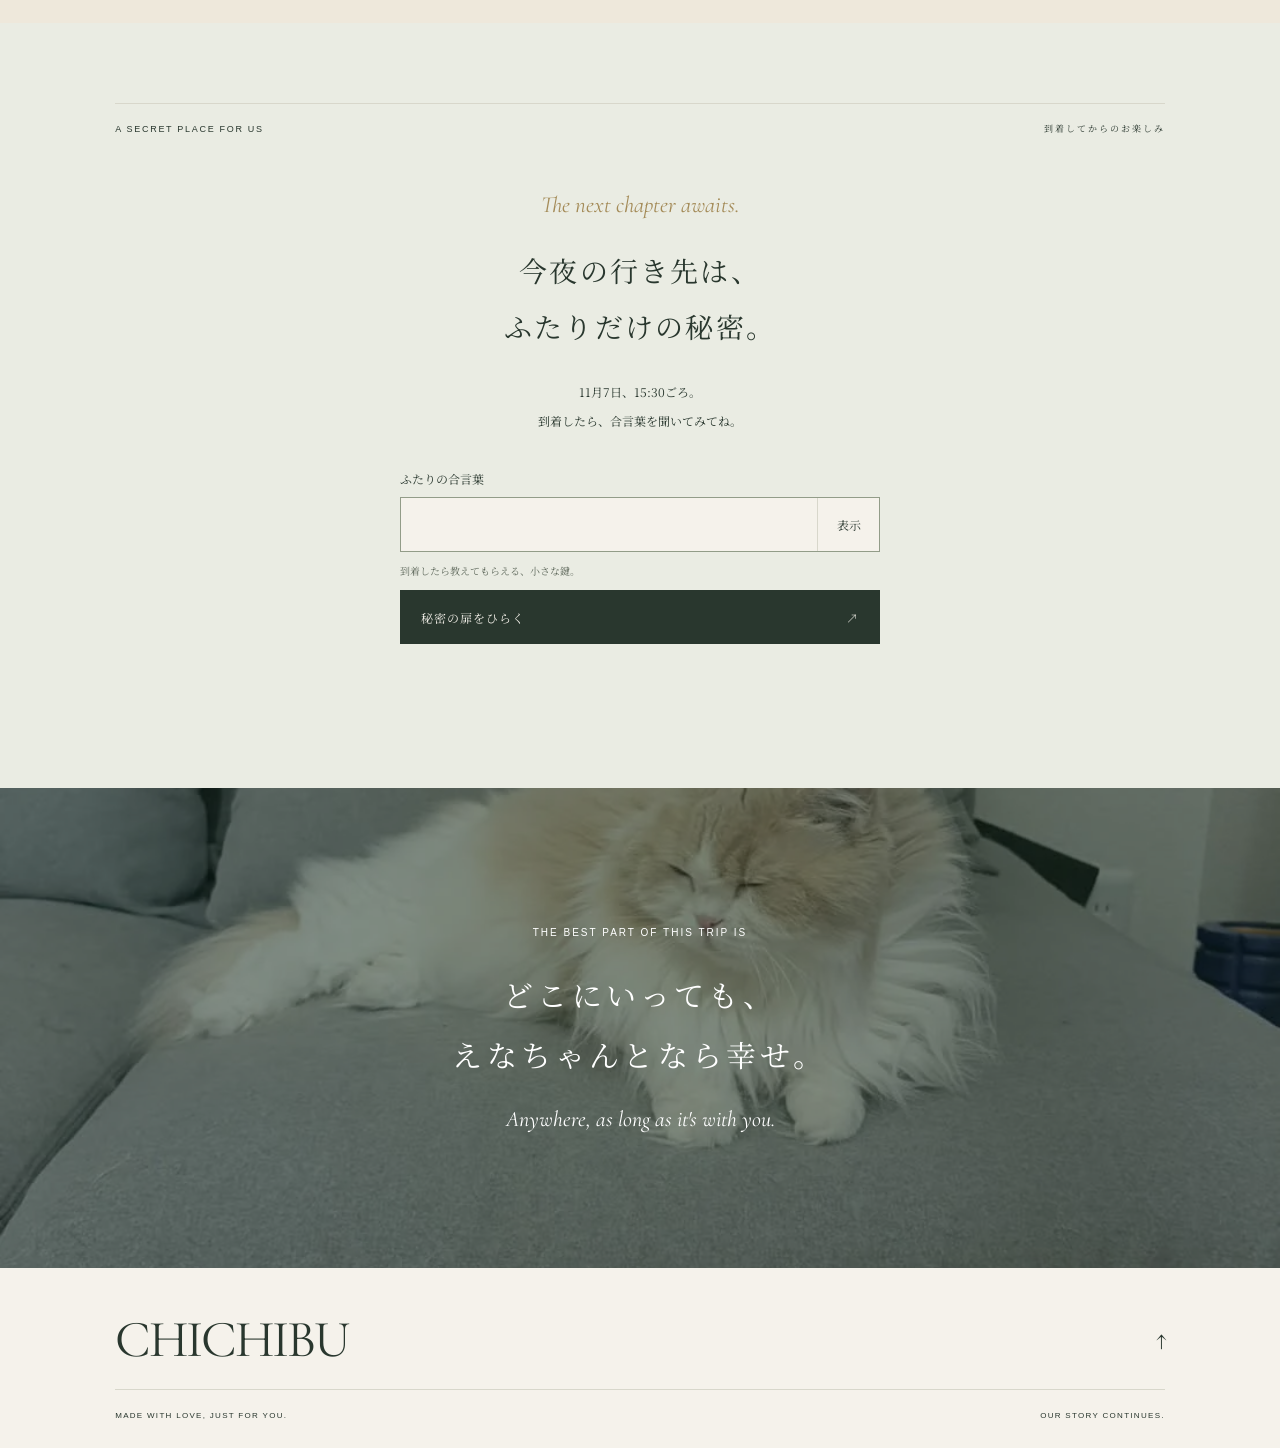
==== commit 95809c7b: "Update index.html" ====
--- a/index.html
+++ b/index.html
@@ -47,7 +47,7 @@
     <section class="destinations section-pad" id="places" aria-labelledby="places-title">
       <div class="section-label reveal"><span>02 / OUR 2026 ALBUM</span><span>2026年の、ふたりのアルバム</span></div>
       <div class="section-heading reveal"><h2 id="places-title">Our 2026.<br><em>In pictures.</em></h2><p>おうちの日も、お出かけの日も。<br>えなちゃんと過ごした、2026年のひとコマ。</p></div>
-      <article class="place place-wide reveal"><div class="photo-frame"><img src="assets/edition-02/photo-0395.webp" alt="猫を膝に抱いて微笑む彼女" loading="lazy" width="1108" height="1477"><span class="photo-tag">01 — AT HOME</span></div><div class="place-info"><div><span class="eyebrow">CUDDLES & LITTLE PAWS</span><h3>幸せてんこ盛り。</h3></div><p>えなちゃんの膝の上で、すっかりくつろぐ猫。<br>何でもないおうちの時間も、大切な一枚。</p></div></article>
+      <article class="place place-wide reveal"><div class="photo-frame"><img src="assets/edition-02/photo-0395.webp" alt="猫を膝に抱いて微笑む彼女" loading="lazy" width="1108" height="1477"><span class="photo-tag">01 — AT HOME</span></div><div class="place-info"><div><span class="eyebrow">CUDDLES & LITTLE PAWS</span><h3>幸せてんこ盛り。</h3></div><p>えなちゃんの膝の上で、すっかりくつろぐらに。<br>何でもないおうちの時間も、大切な一枚。</p></div></article>
       <div class="places-grid"><article class="place reveal"><div class="photo-frame portrait"><img src="assets/edition-02/photo-8456.webp" alt="街歩きの途中でポーズをとる彼女" loading="lazy" width="1350" height="1800"><span class="photo-tag">02 — OUT & ABOUT</span></div><div class="place-info"><div><span class="eyebrow">A DAY OUT WITH YOU</span><h3>広島の、ひとコマ。</h3></div><p>ポーズも揚げ紅葉饅頭もアゲアゲ。<br>お好み焼き食べたいね。</p></div></article>
       <article class="place place-offset reveal"><div class="photo-frame portrait"><img src="assets/edition-02/photo-9266.webp" alt="食卓でグラスを手に飲み物を飲むえな" loading="lazy" width="1350" height="1800"><span class="photo-tag">03 — AT THE TABLE</span></div><div class="place-info"><div><span class="eyebrow">GOOD FOOD, GOOD COMPANY</span><h3>韓国のベーグル最強。</h3></div><p>近くて遠い韓国。<br>絶対また行こうね。</p></div></article></div>
       <p class="editorial-note">これからも大好きな瞬間を増やしていこう。</p>
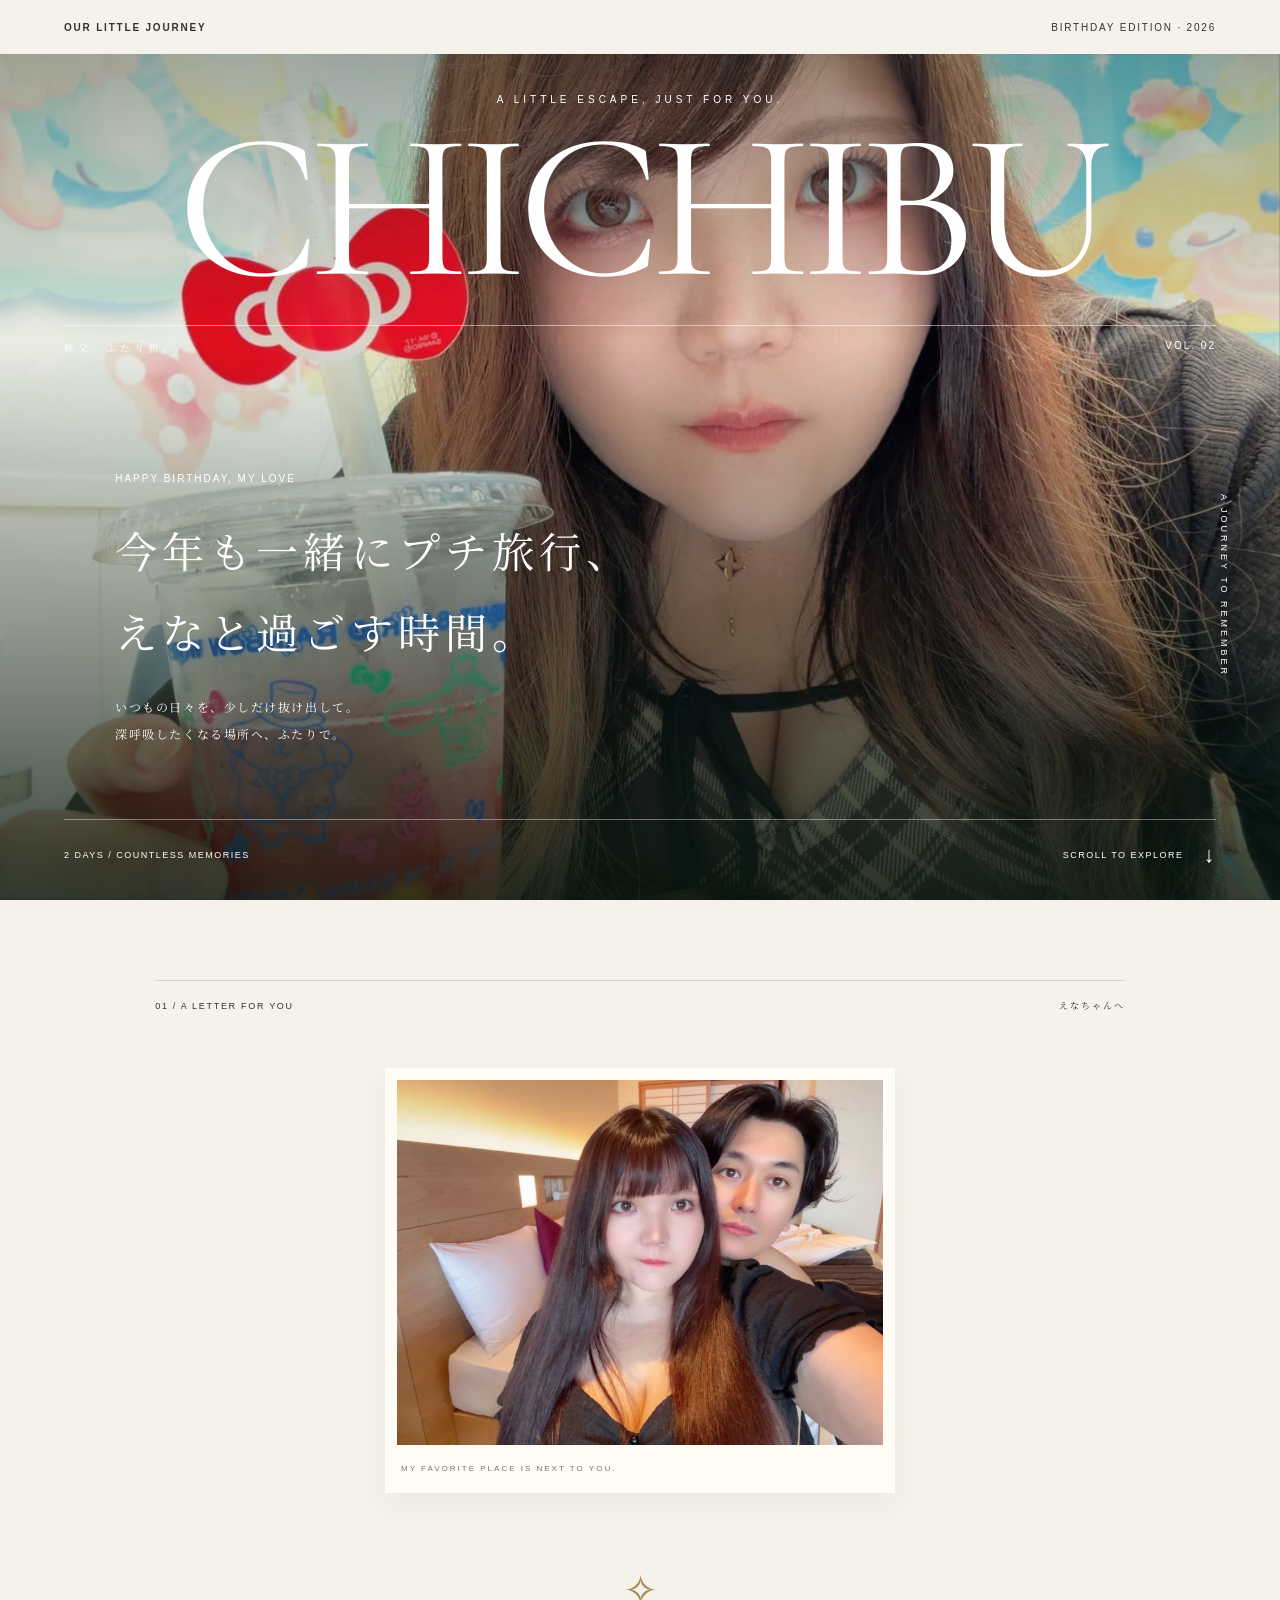
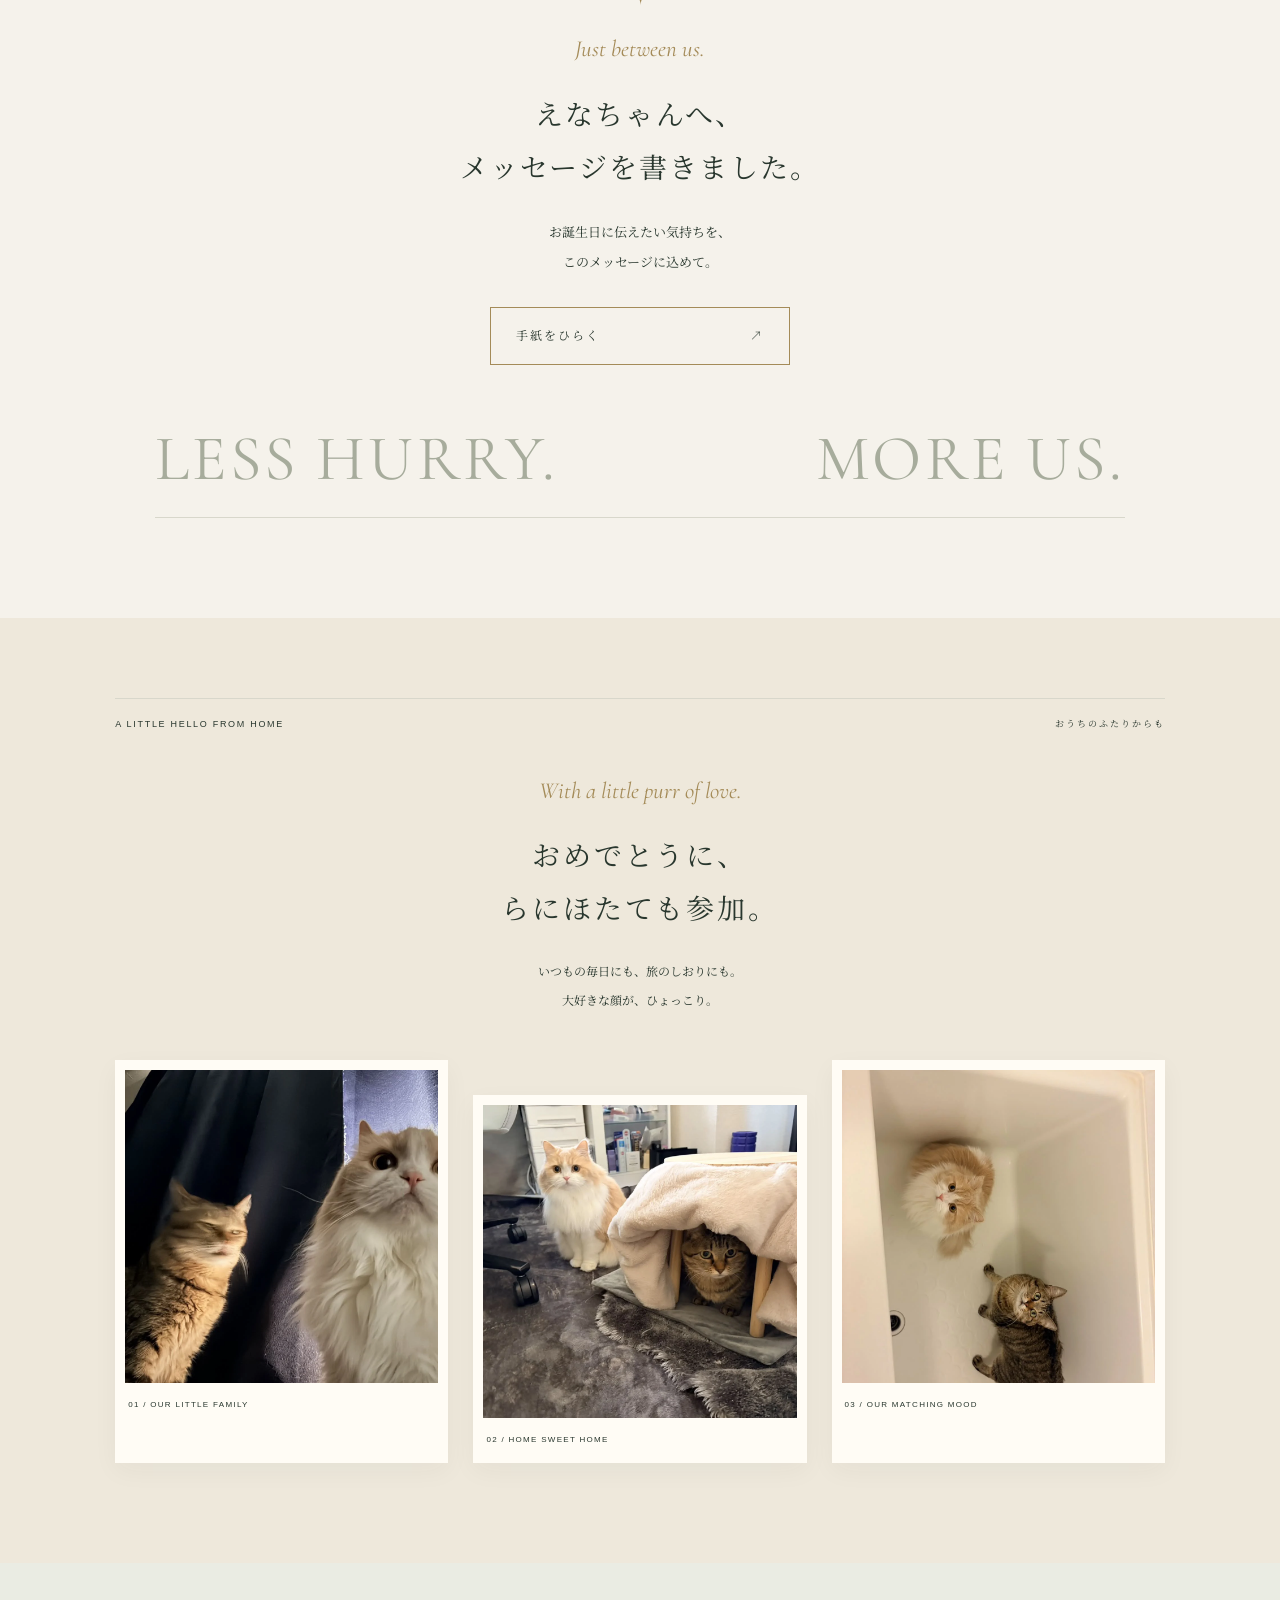
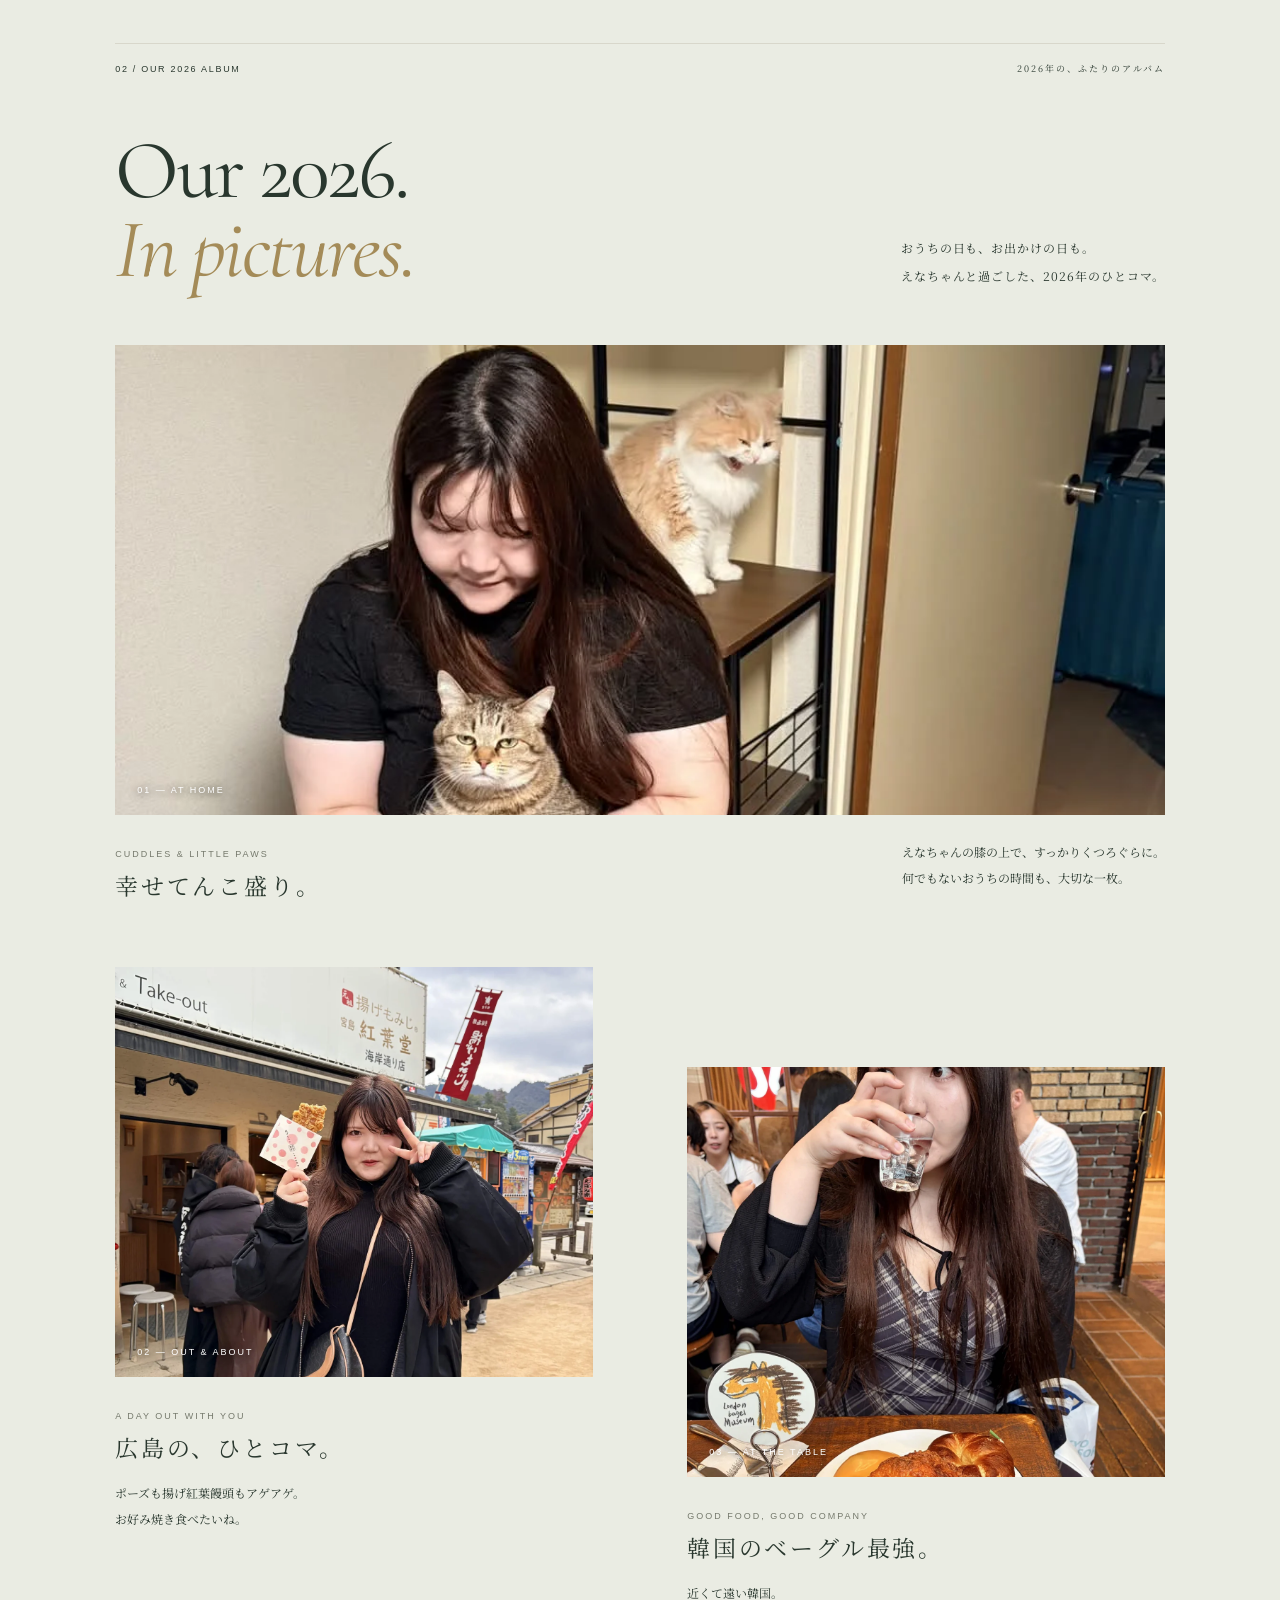
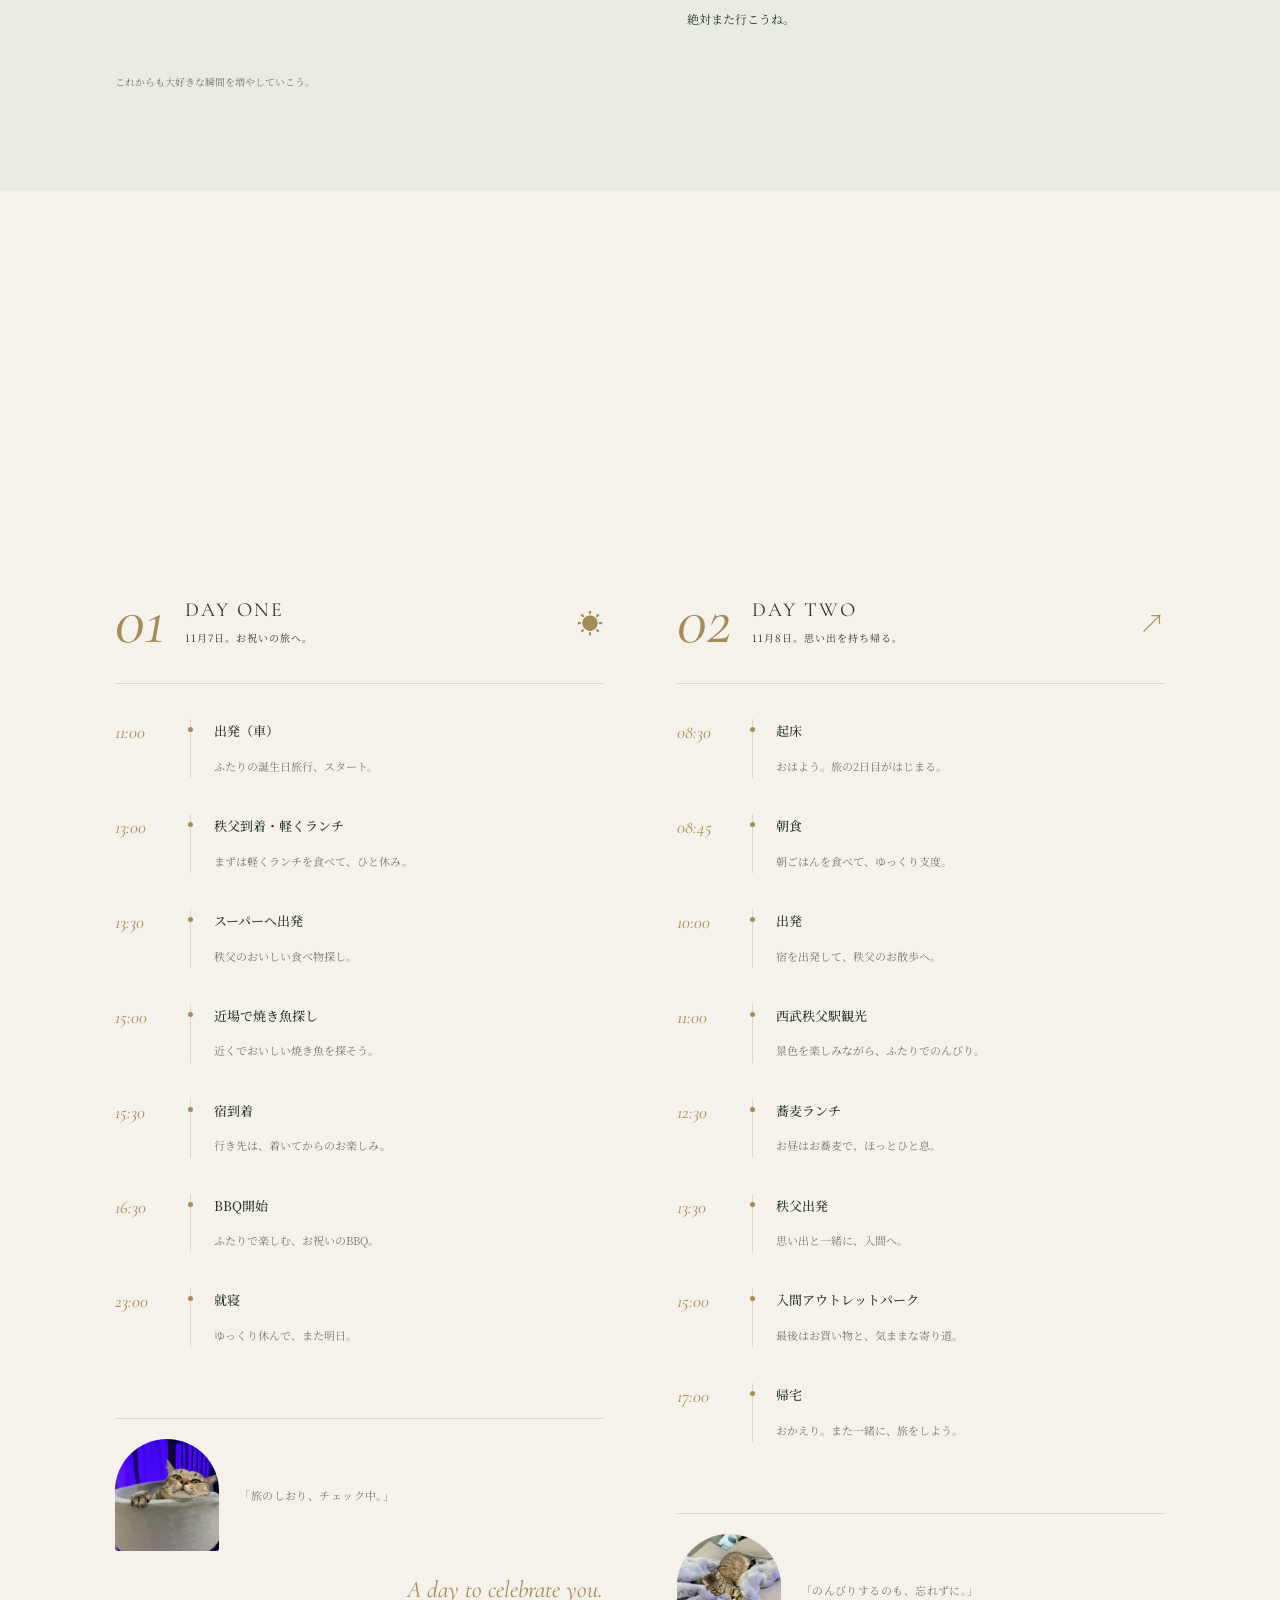
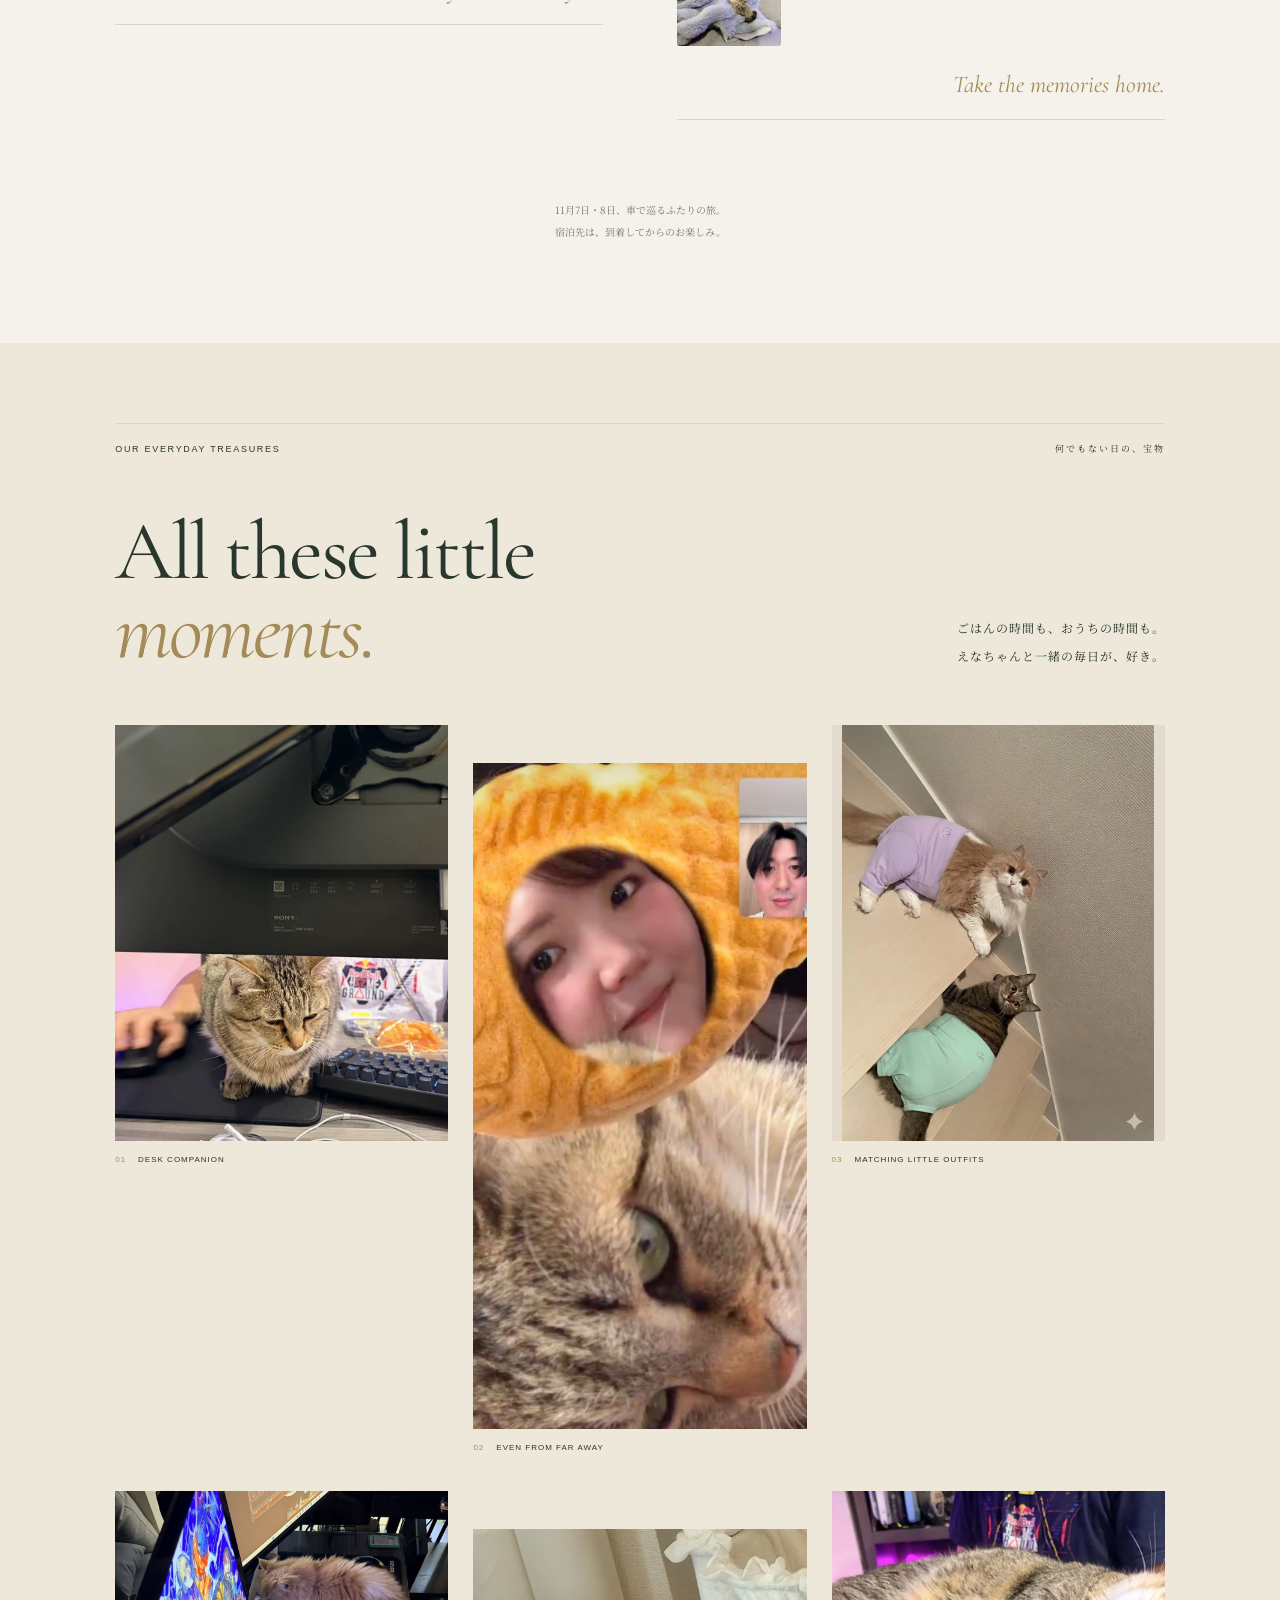
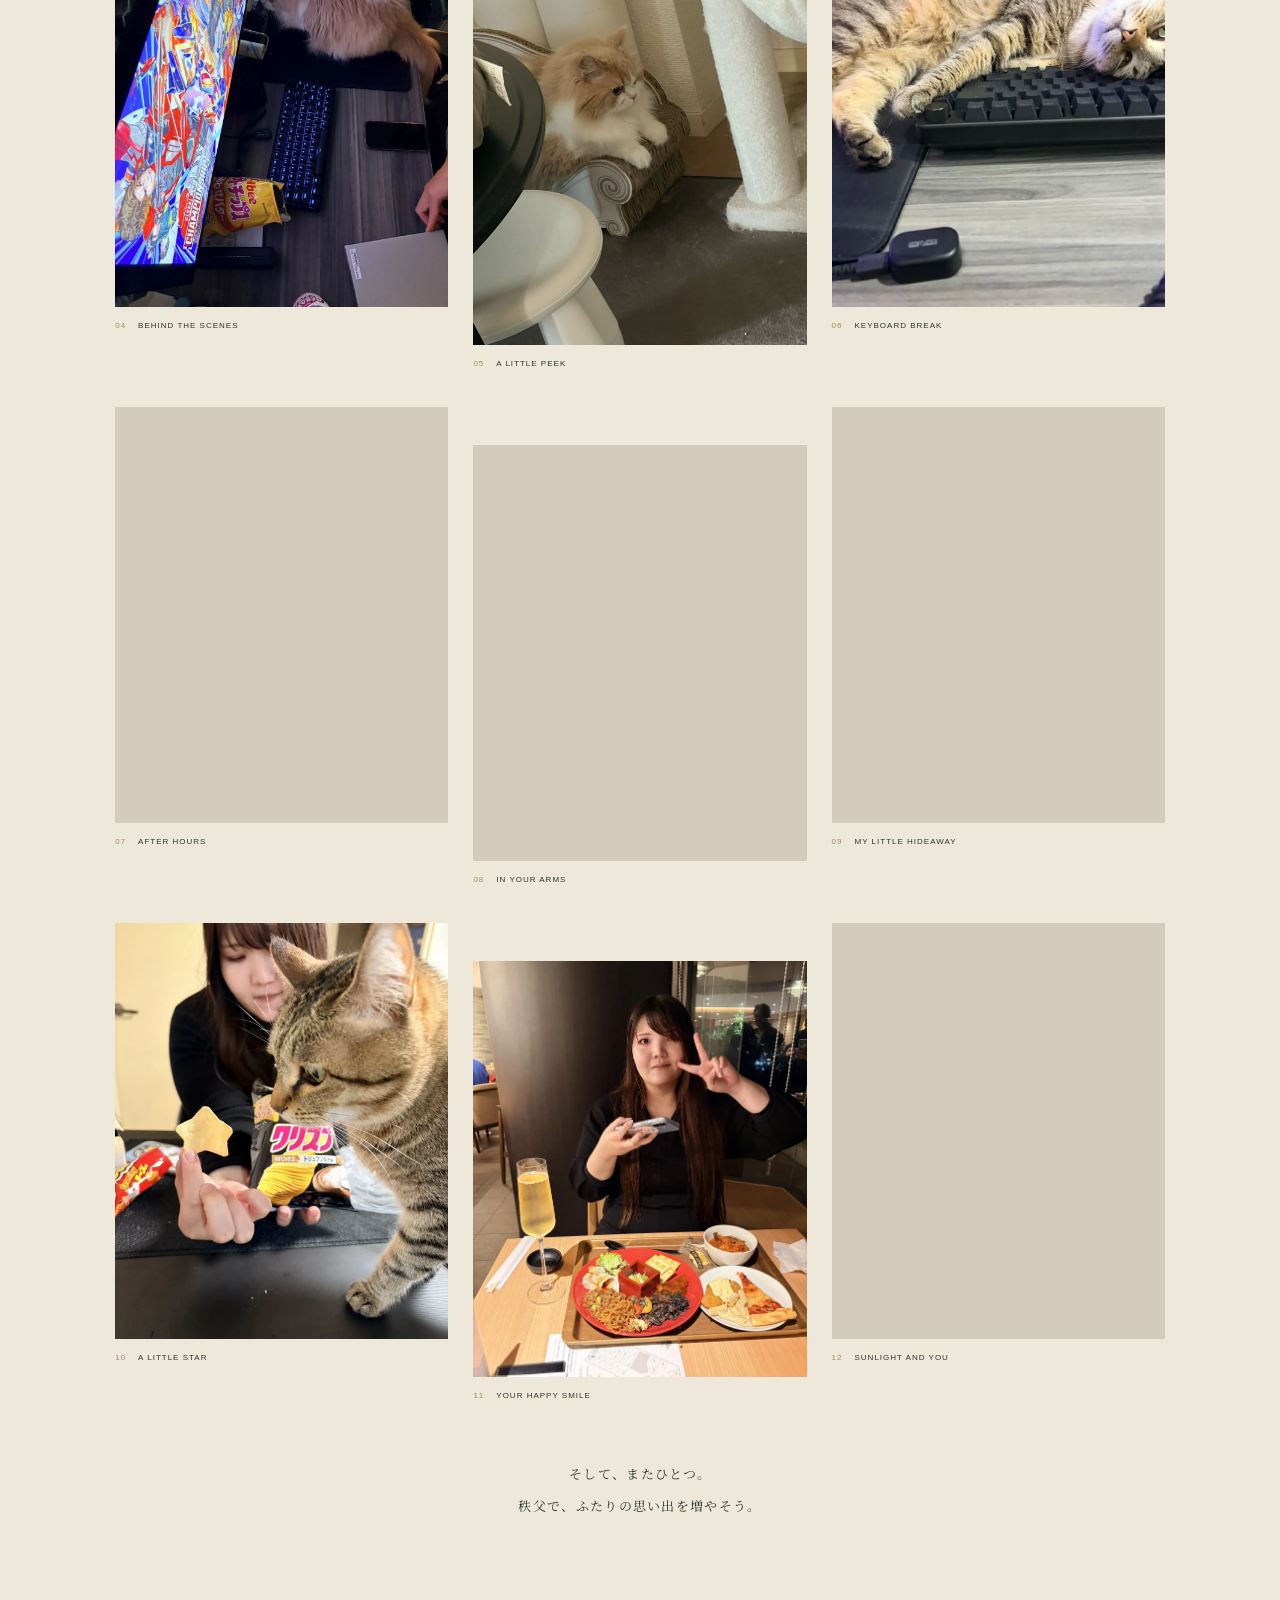
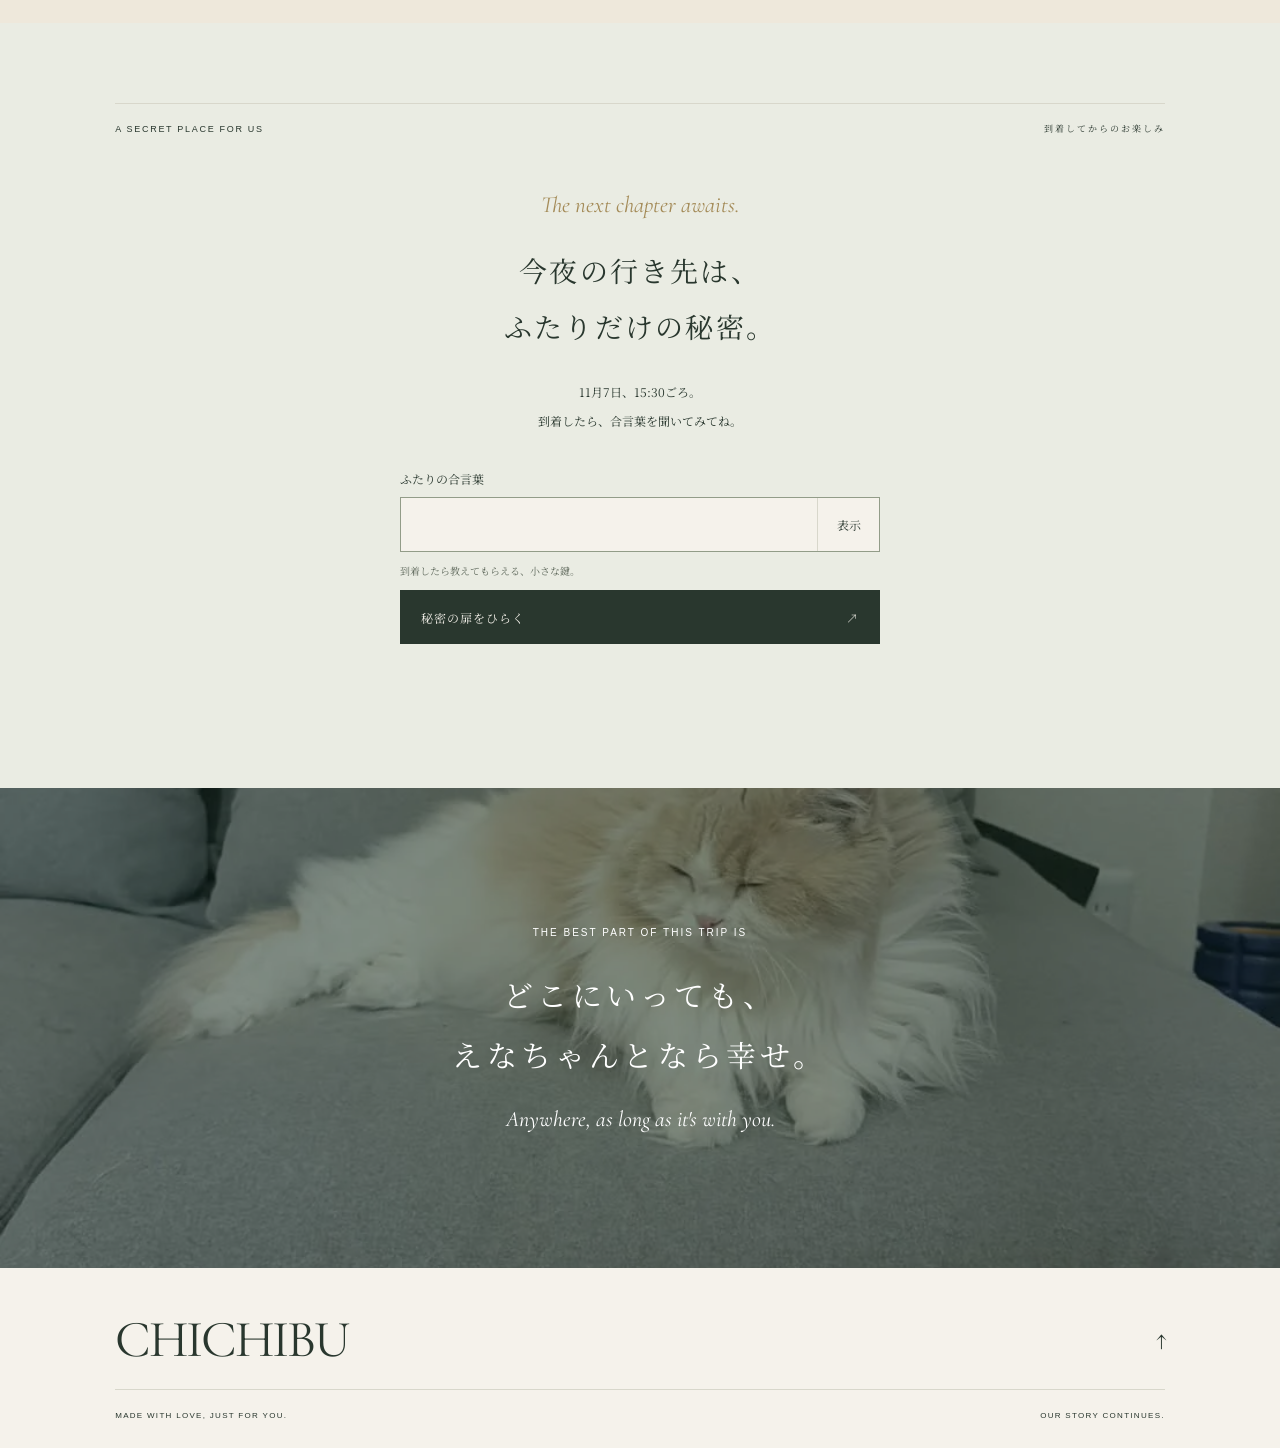
==== commit 6ca5a1d9: "Update index.html" ====
--- a/index.html
+++ b/index.html
@@ -32,7 +32,7 @@
         <p class="surprise-intro">お誕生日に伝えたい気持ちを、<br>このメッセージに込めて。</p>
         <button class="letter-button" type="button" aria-expanded="false" aria-controls="secret-letter"><span class="button-label">手紙をひらく</span><span aria-hidden="true">↗</span></button>
         <div id="secret-letter" class="secret-letter" hidden aria-labelledby="letter-message-title">
-      <div class="letter-body"><span class="small-italic">Dear my lovely person,</span><h3 id="letter-message-title" class="letter-message-heading">いつもの毎日が<br>えなちゃん一緒に過ごすと、<br><em>本当笑顔がいっぱい。</em></h3><div class="letter-text"><p>31歳お誕生日、おめでとう！</p><p>いつも隣で笑ってくれて、お話してくれて本当にありがとう。<br>今年も一緒にえなちゃんとお誕生日を祝えて幸せです。<br>心からの「大好き」と「ありがとう」を、<br>今年も旅に詰め込んでみました。</p><p>おいしいものを食べて、まったりリフレッシュして、<br>来年も一緒どこかいきたいなと思ってもらえるような、<br>そんな時間を過ごせたら嬉しいです。</p><p>この2日間が、<br>えなちゃんの新しい一年の、やさしい始まりになりますように。</p></div><span class="signature">With all my love.</span></div>
+      <div class="letter-body"><span class="small-italic">Dear my lovely person,</span><h3 id="letter-message-title" class="letter-message-heading">いつもの毎日が<br>えなちゃん一緒に過ごすと、<br><em>本当笑顔がいっぱい。</em></h3><div class="letter-text"><p>31歳お誕生日、おめでとう！</p><p>いつも隣で笑ってくれて、お話してくれて本当にありがとう。<br>今年も一緒にえなちゃんとお誕生日を祝えて幸せです。<br>心からの「大好き」と「ありがとう」を、<br>今年も旅に詰め込んでみました。</p><p>おいしいものを食べて、まったりリフレッシュして、<br>来年も一緒どこかいきたいなと思ってもらえるような、<br>そんな時間を過ごせたら嬉しいです。</p><p>この2日間が、<br>えなちゃんの新しい一年の、<br>やさしい始まりになりますように。</p></div><span class="signature">With all my love.</span></div>
         </div>
       </div>
       <div class="letter-foot reveal"><span>LESS HURRY.</span><span>MORE US.</span></div>
